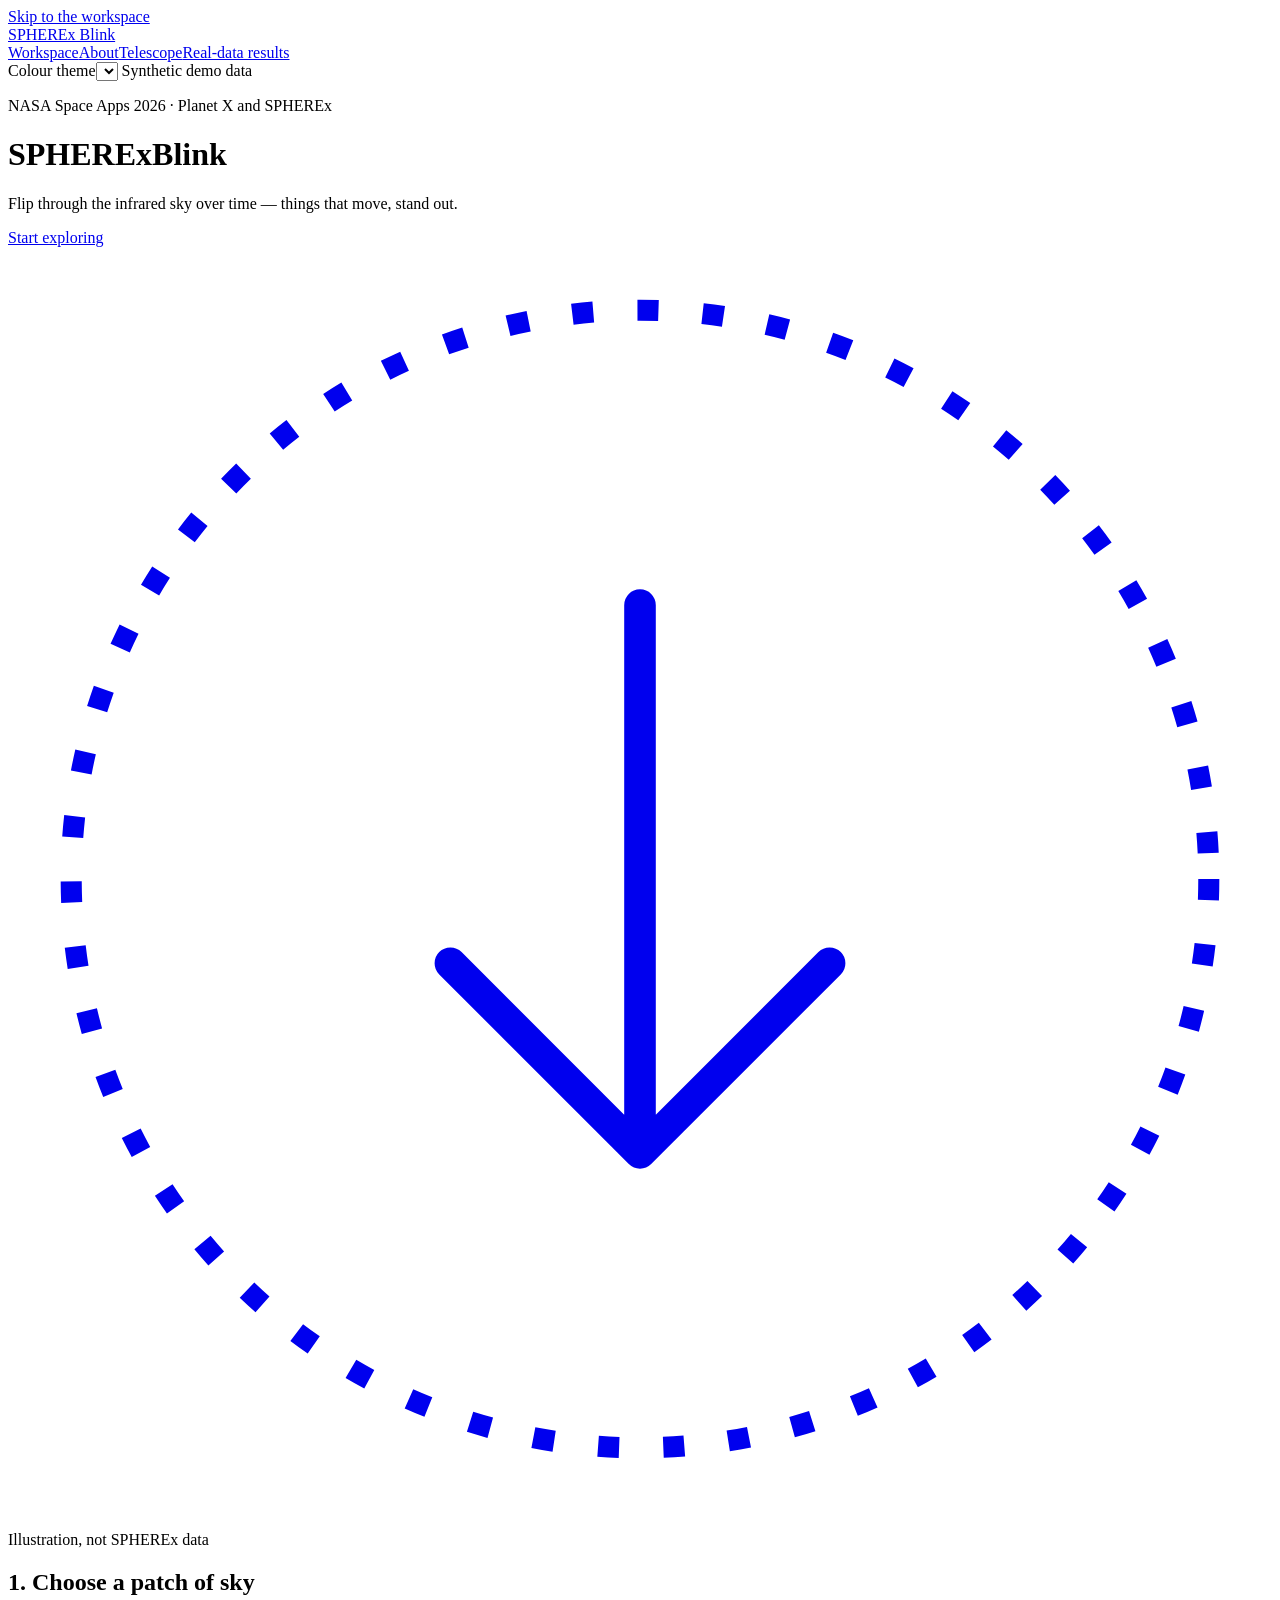
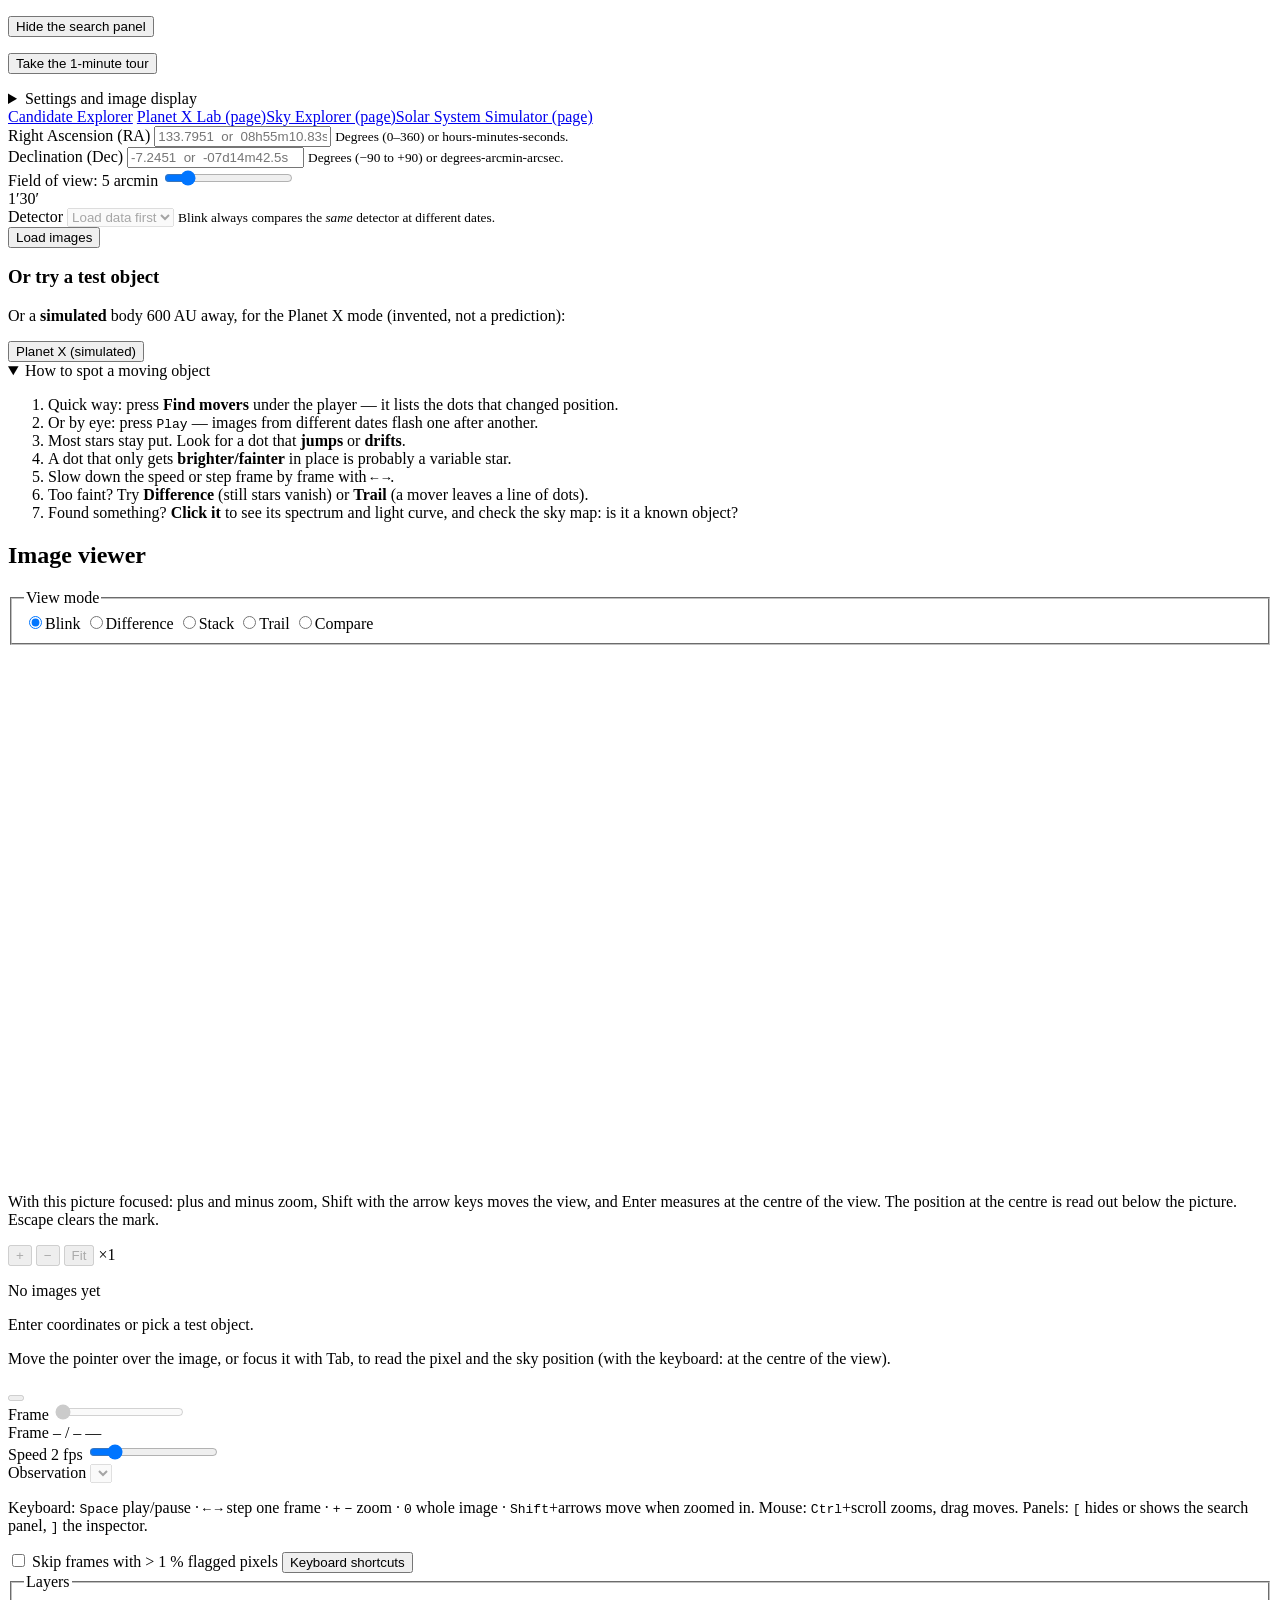
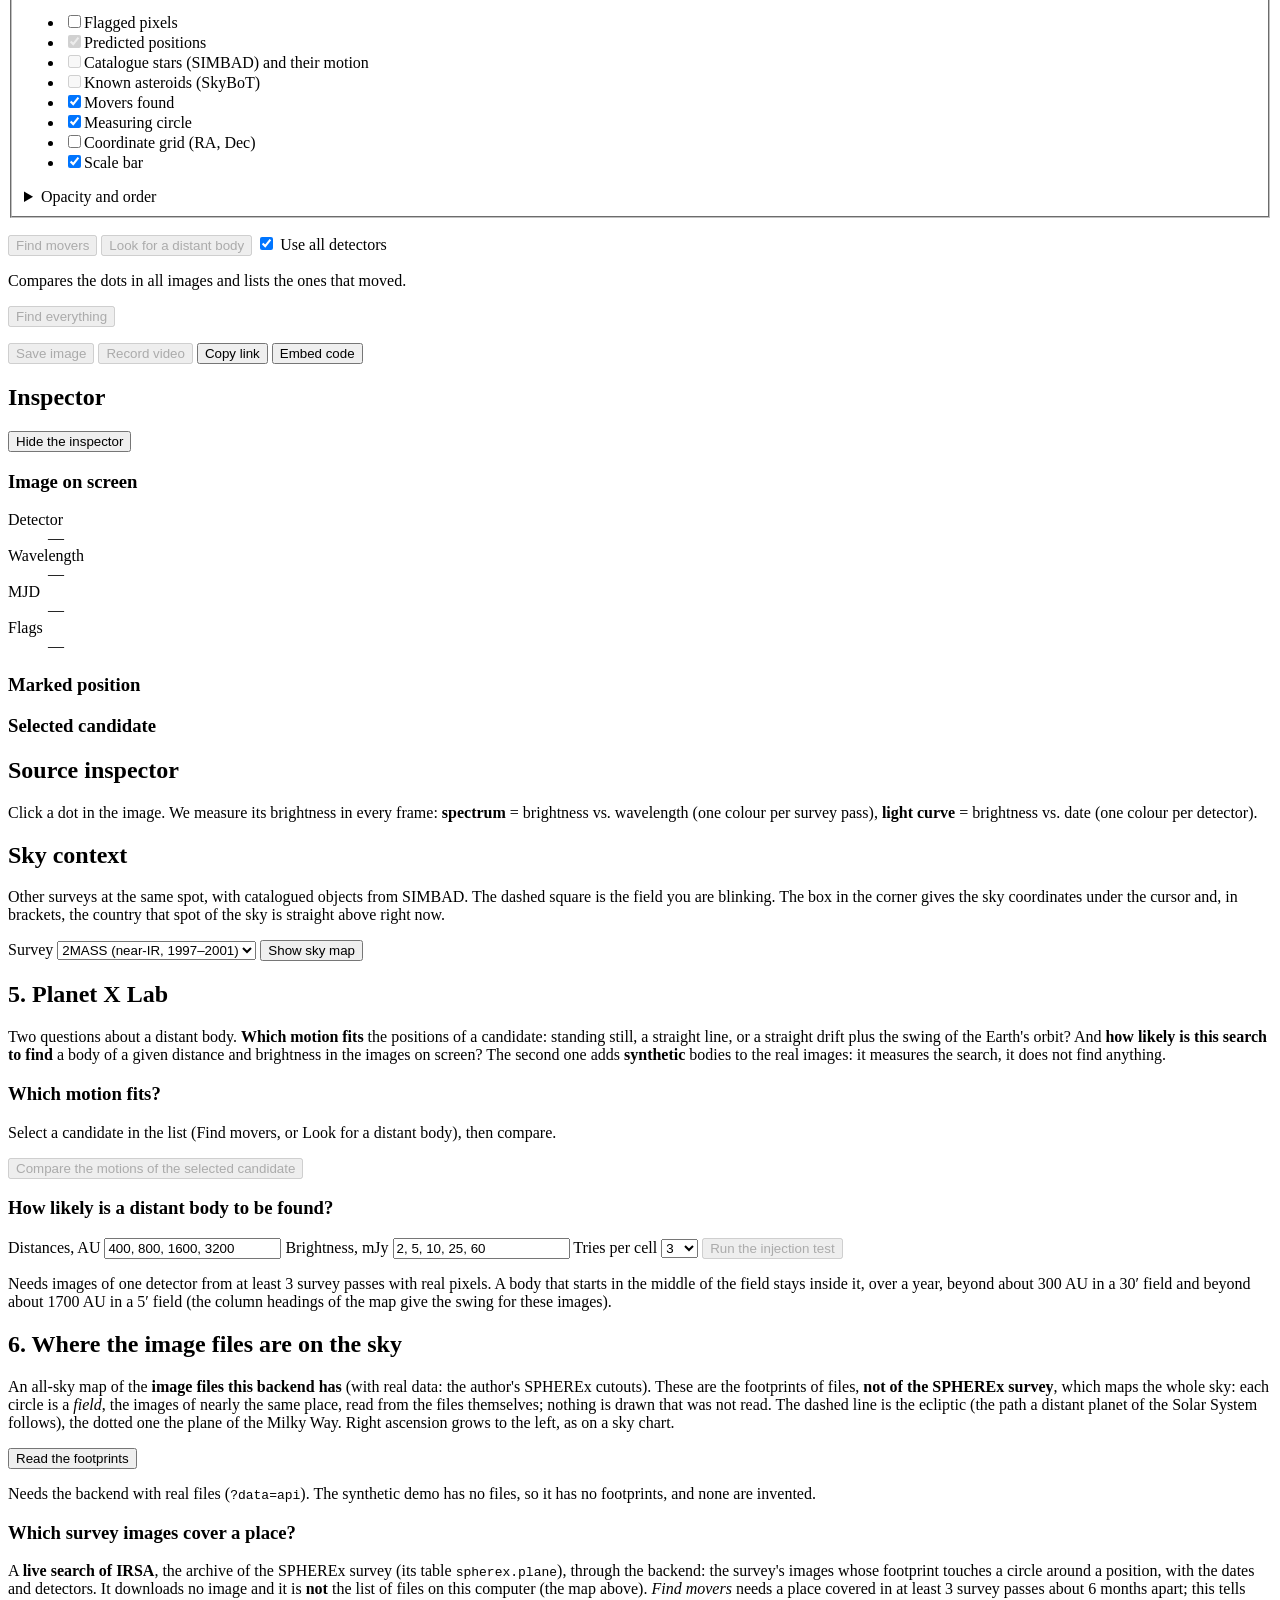
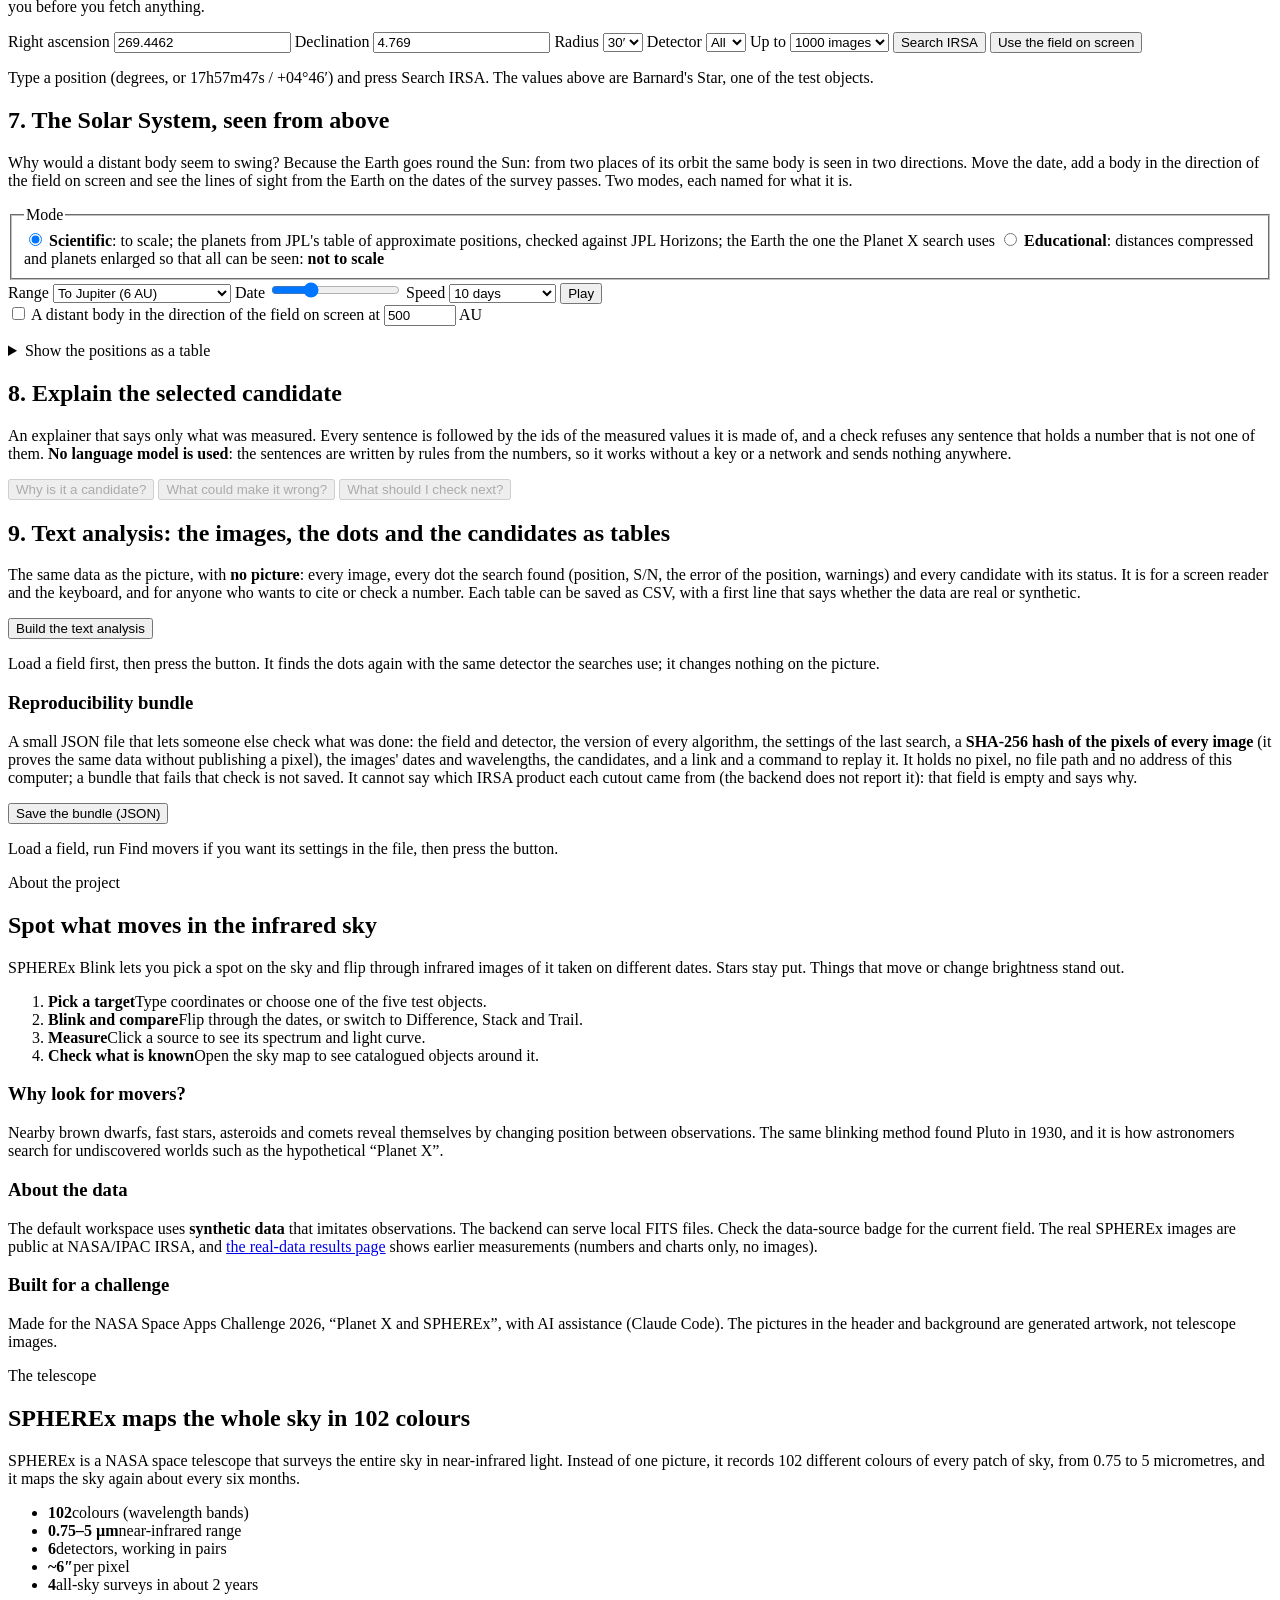
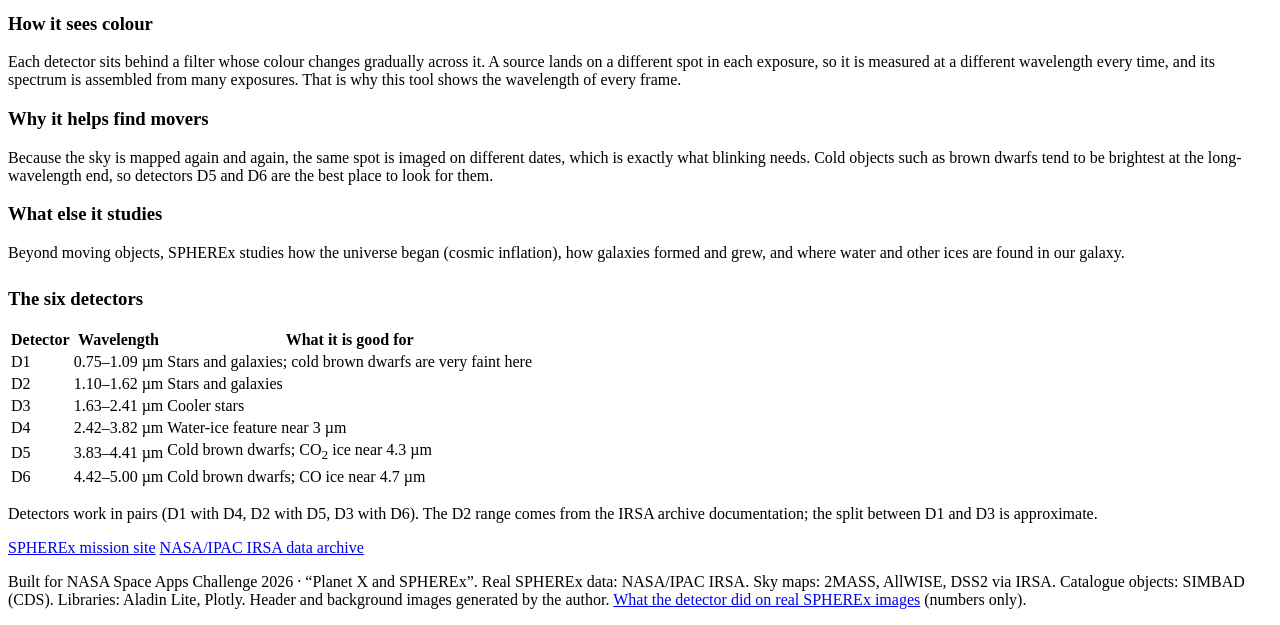
==== frontend/index.html @ e3d482a4 "When a web service fails: named failure, retry, time limit, last good answer kept; Cancel for the su" ====
<!DOCTYPE html>
<html lang="en" data-theme="nebula">
<head>
  <meta charset="UTF-8">
  <meta name="viewport" content="width=device-width, initial-scale=1.0">
  <meta name="theme-color" content="#0C0919">
  <!-- Colour theme, applied before the first paint (js/features/theme.js does the same and handles the switch; keep the key and the names in step) -->
  <script>try{var t=new URLSearchParams(location.search).get("theme")||localStorage.getItem("spherex-blink-theme");if(/^(nebula|deep-space|observatory|light|classic)$/.test(t))document.documentElement.dataset.theme=t}catch(e){}</script>
  <title>SPHEREx Blink – Spot Moving Objects in the Infrared Sky</title>
  <meta name="description" content="Enter sky coordinates and blink through NASA SPHEREx near-infrared images taken at different times to spot moving objects like brown dwarfs, nearby stars and asteroids.">

  <!-- Google Fonts: Space Grotesk for headings, Inter for body text -->
  <link rel="preconnect" href="https://fonts.googleapis.com">
  <link rel="preconnect" href="https://fonts.gstatic.com" crossorigin>
  <link href="https://fonts.googleapis.com/css2?family=Inter:wght@400;500;600;700&family=JetBrains+Mono:wght@400;500&family=Oswald:wght@500;700&family=Space+Grotesk:wght@500;700&display=swap" rel="stylesheet">

  <script>if (/[?&]embed=1(&|$)/.test(location.search)) document.documentElement.classList.add("embed");</script>   <!-- ?embed=1: workspace only, for an <iframe> -->
  <link rel="stylesheet" href="css/styles.css?v=20">
</head>
<body>
  <a class="skip-link" href="#workspace">Skip to the workspace</a>
  <!-- Decorative animated starfield behind everything (pure CSS, aria-hidden) -->
  <div class="sky-bg" aria-hidden="true"></div>

  <!-- Hero header: big banner. The picture is a decorative illustration generated by
       scratch/make_nebula.py (own work, no third-party pixels), not SPHEREx data. -->
  <header class="hero" id="top">
    <div class="hero-top">
      <a class="hero-logo" href="#top"><span class="brand-logo" aria-hidden="true"></span><span>SPHEREx Blink</span></a>
      <nav class="hero-nav" aria-label="Page sections"><a href="#workspace">Workspace</a><a href="#about">About</a><a href="#telescope">Telescope</a><a href="results.html">Real-data results</a></nav>
      <label class="theme-switch"><span class="sr-only">Colour theme</span><select id="theme-select" aria-label="Colour theme"></select></label>
      <span class="badge" id="data-source-badge" title="Which data source is active">Synthetic demo data</span>
    </div>
    <div class="hero-title">
      <p class="hero-eyebrow">NASA Space Apps 2026 &middot; Planet X and SPHEREx</p>
      <h1><span>SPHEREx</span><span>Blink</span></h1>
      <p class="hero-tag">Flip through the infrared sky over time &mdash; things that move, stand out.</p>
      <a class="hero-cta" href="#workspace">Start exploring</a>
    </div>
    <a class="hero-scroll" href="#workspace" aria-label="Scroll down to the workspace">
      <svg viewBox="0 0 120 120" aria-hidden="true" focusable="false">
        <circle class="ring" cx="60" cy="60" r="54" fill="none" stroke="currentColor" stroke-width="2" stroke-dasharray="2 4.2"/>
        <path d="M60 34v50M42 68l18 18 18-18" fill="none" stroke="currentColor" stroke-width="3" stroke-linecap="round" stroke-linejoin="round"/>
      </svg>
    </a>
    <p class="hero-credit">Illustration, not SPHEREx data</p>
  </header>

  <!-- Only visible with ?embed=1 (the banner, which holds the data badge, is hidden then): say what the data is -->
  <p class="embed-note" id="embed-note"></p>

  <main class="layout" id="workspace" data-left="open" data-right="open">
    <!-- ============ LEFT: search controls (can be hidden: button, or the key [) ============ -->
    <section class="panel controls" id="controls-panel" aria-labelledby="controls-title">
      <div class="panel-head">
        <h2 id="controls-title">1. Choose a patch of sky</h2>
        <button type="button" class="panel-toggle" id="panel-left-btn" aria-expanded="true" aria-controls="controls-body" aria-keyshortcuts="[" title="Hide the search panel ([)"><span class="panel-toggle-icon" aria-hidden="true"></span><span class="sr-only">Hide the search panel</span></button>
      </div>
      <div class="panel-body" id="controls-body">
      <p class="tour-launch"><button type="button" class="btn btn-small" id="tour-btn">Take the 1-minute tour</button></p>
      <details class="workspace-settings">
        <summary>Settings and image display</summary>
        <label>Data source <select id="data-source"><option value="mock">Synthetic demo</option><option value="api">Local FITS backend</option></select></label>
        <p id="data-source-help" class="help" hidden>The local backend is available when you serve this workspace on your computer. This public site runs the synthetic demo.</p>
        <div class="view-settings">
          <label>Brightness <input type="range" id="image-brightness" min="50" max="200" value="100"></label>
          <label>Contrast <input type="range" id="image-contrast" min="50" max="200" value="100"></label>
          <label><input type="checkbox" id="centre-crosshair" checked> Centre crosshair</label>
          <button type="button" class="btn btn-small" id="reset-view">Reset display</button>
          <p class="muted small">Display adjustments affect the screen only: the saved picture and every measurement use the pixels as they are.</p>
        </div>
      </details>
      <nav class="research-nav" aria-label="Standalone research pages">
        <a href="results.html#candidate-explorer">Candidate Explorer</a>
        <a href="planet-x.html">Planet X Lab (page)</a><a href="sky.html">Sky Explorer (page)</a><a href="simulator.html">Solar System Simulator (page)</a>
      </nav>

      <form id="search-form" novalidate>
        <div class="field">
          <label for="ra-input">Right Ascension (RA)</label>
          <input id="ra-input" name="ra" type="text" inputmode="decimal" autocomplete="off"
                 placeholder="133.7951  or  08h55m10.83s" aria-describedby="ra-help ra-error">
          <small id="ra-help" class="help">Degrees (0–360) or hours-minutes-seconds.</small>
          <small id="ra-error" class="error-text" role="alert"></small>
        </div>

        <div class="field">
          <label for="dec-input">Declination (Dec)</label>
          <input id="dec-input" name="dec" type="text" inputmode="decimal" autocomplete="off"
                 placeholder="-7.2451  or  -07d14m42.5s" aria-describedby="dec-help dec-error">
          <small id="dec-help" class="help">Degrees (−90 to +90) or degrees-arcmin-arcsec.</small>
          <small id="dec-error" class="error-text" role="alert"></small>
        </div>

        <div class="field">
          <label for="fov-input">Field of view: <output id="fov-value" for="fov-input">5</output> arcmin</label>
          <input id="fov-input" name="fov" type="range" min="1" max="30" step="1" value="5">
          <div class="range-scale" aria-hidden="true"><span>1′</span><span>30′</span></div>
        </div>

        <div class="field">
          <label for="det-select">Detector</label>
          <!-- Options are filled from the data (step 4). Disabled until we have data. -->
          <select id="det-select" name="det" disabled>
            <option value="">Load data first</option>
          </select>
          <small class="help">Blink always compares the <em>same</em> detector at different dates.</small>
        </div>

        <button type="submit" id="load-btn" class="btn btn-primary">
          <span class="btn-label">Load images</span>
        </button>
      </form>

      <div class="quick-picks">
        <h3>Or try a test object</h3>
        <!-- Buttons get their coordinates from js/targets.js (step 2) -->
        <div id="quick-pick-list" class="chip-list" role="group" aria-label="Test objects"></div>
        <!-- Only with synthetic data: the simulated body exists in js/data/mockSource.js, not in the sky -->
        <div id="planetx-block" class="planetx-block">
          <p class="muted small">Or a <strong>simulated</strong> body 600 AU away, for the Planet X mode (invented, not a prediction):</p>
          <div class="chip-list"><button type="button" class="chip chip-sim" id="planetx-demo-btn" title="Loads a 30 arcmin field with a simulated distant body, then press Look for a distant body">Planet X (simulated)</button></div>
        </div>
      </div>

      <details class="hint" open>
        <summary>How to spot a moving object</summary>
        <ol>
          <li>Quick way: press <strong>Find movers</strong> under the player &mdash; it lists the dots that changed position.</li>
          <li>Or by eye: press <kbd>Play</kbd> &mdash; images from different dates flash one after another.</li>
          <li>Most stars stay put. Look for a dot that <strong>jumps</strong> or <strong>drifts</strong>.</li>
          <li>A dot that only gets <strong>brighter/fainter</strong> in place is probably a variable star.</li>
          <li>Slow down the speed or step frame by frame with <kbd>←</kbd> <kbd>→</kbd>.</li>
          <li>Too faint? Try <strong>Difference</strong> (still stars vanish) or <strong>Trail</strong> (a mover leaves a line of dots).</li>
          <li>Found something? <strong>Click it</strong> to see its spectrum and light curve, and check the sky map: is it a known object?</li>
        </ol>
      </details>
      </div>
    </section>

    <!-- ============ RIGHT: blink player ============ -->
    <section class="panel player" aria-labelledby="player-title">
      <h2 id="player-title">Image viewer</h2>

      <!-- View modes. Native radio buttons = free keyboard support (arrow keys). -->
      <fieldset class="mode-switch" id="mode-switch">
        <legend class="sr-only">View mode</legend>
        <label><input type="radio" name="mode" value="blink" checked><span>Blink</span></label>
        <label><input type="radio" name="mode" value="diff"><span>Difference</span></label>
        <label><input type="radio" name="mode" value="mean"><span>Stack</span></label>
        <label><input type="radio" name="mode" value="max"><span>Trail</span></label>
        <label><input type="radio" name="mode" value="compare"><span>Compare</span></label>
      </fieldset>
      <p class="mode-help" id="mode-help" aria-live="polite"></p>
      <!-- Compare mode: pick image A, image B and the operation yourself (js/features/compare.js) -->
      <div class="compare-controls" id="compare-controls" hidden>
        <label>Image A <select id="cmp-a"></select></label>
        <label>Operation
          <select id="cmp-op">
            <option value="sub">A − B · what changed</option>
            <option value="add">A + B · deeper picture</option>
          </select>
        </label>
        <label>Image B <select id="cmp-b"></select></label>
      </div>

      <!-- The stage holds the image. aria-live announces status changes to screen readers. -->
      <div class="stage" id="stage">
        <canvas id="blink-canvas" width="512" height="512" aria-label="Blink image" role="img" tabindex="0" aria-roledescription="image you can measure" aria-describedby="canvas-keys"
                title="Click a source to measure its brightness. Drag to move when zoomed in. From the keyboard: Shift and the arrows move the view, plus and minus zoom, Enter measures at the centre of the view."></canvas>
        <p id="canvas-keys" class="sr-only">With this picture focused: plus and minus zoom, Shift with the arrow keys moves the view, and Enter measures at the centre of the view. The position at the centre is read out below the picture. Escape clears the mark.</p>
        <div class="crosshair" id="crosshair" aria-hidden="true"></div>
        <!-- Zoom: Ctrl + scroll or pinch also work (js/features/viewerControls.js) -->
        <div class="stage-tools" id="stage-tools" role="group" aria-label="Zoom the image">
          <button type="button" class="stage-btn" id="zoom-in-btn" aria-label="Zoom in" title="Zoom in (+)" disabled>+</button>
          <button type="button" class="stage-btn" id="zoom-out-btn" aria-label="Zoom out" title="Zoom out (−)" disabled>−</button>
          <button type="button" class="stage-btn stage-btn-wide" id="zoom-fit-btn" aria-label="Show the whole image" title="Show the whole image (0)" disabled>Fit</button>
          <output class="zoom-level" id="zoom-level" for="blink-canvas" aria-label="Zoom level">×1</output>
        </div>
        <div class="stage-overlay" id="stage-overlay" aria-live="polite">
          <p class="overlay-title">No images yet</p>
          <p class="overlay-sub">Enter coordinates or pick a test object.</p>
          <!-- Progress bar while images preload; hidden unless JS sets a value -->
          <progress id="overlay-progress" class="overlay-progress" max="1" value="0" hidden></progress>
          <button type="button" id="retry-btn" class="btn btn-retry" hidden>Try again</button>
        </div>
      </div>

      <!-- Under the cursor: pixel, sky position, offset from the centre of the field, value (js/features/readout.js). Not a live region: it changes with every mouse move. -->
      <p class="readout" id="readout">
        <span class="readout-idle" id="readout-idle">Move the pointer over the image, or focus it with Tab, to read the pixel and the sky position (with the keyboard: at the centre of the view).</span>
        <span class="ro" id="ro-pixel"></span><span class="ro" id="ro-sky"></span><span class="ro" id="ro-offset"></span><span class="ro ro-value" id="ro-value"></span>
      </p>

      <!-- The position at the centre of the view, said to a screen reader when the picture is focused and the view moves (the readout above changes with every mouse move, so it is not live) -->
      <p id="readout-announce" class="sr-only" role="status" aria-live="polite"></p>

      <!-- Short, non-blocking notes (e.g. "D1 has no images here, showing D2") -->
      <p id="status-msg" class="status" role="status" aria-live="polite"></p>
      <!-- Said to a screen reader when the user changes the image (arrow keys, slider, timeline); silent while the blink plays, or it would speak twice a second -->
      <p id="frame-announce" class="sr-only" role="status" aria-live="polite"></p>

      <div class="player-controls" role="group" aria-label="Blink player controls">
        <button type="button" id="play-btn" class="btn btn-icon" aria-label="Play" disabled>
          <span class="icon-play" aria-hidden="true"></span>
        </button>

        <div class="frame-slider">
          <label for="frame-slider" class="sr-only">Frame</label>
          <input id="frame-slider" type="range" min="0" max="0" value="0" disabled>
          <div class="frame-info">
            <span id="frame-counter">Frame – / –</span>
            <span id="frame-date">—</span>
          </div>
        </div>

        <div class="speed">
          <label for="speed-input">Speed <output id="speed-value" for="speed-input">2</output> fps</label>
          <input id="speed-input" type="range" min="0.5" max="10" step="0.5" value="2">
        </div>
      </div>

      <!-- Timeline: one button per image, time order across and wavelength up; survey-pass switches and a wavelength window (js/features/timelineView.js) -->
      <label class="observation-select">Observation <select id="observation-select" disabled></select></label>
      <section class="timeline" id="timeline" aria-labelledby="timeline-title" hidden>
        <div class="tl-head">
          <h3 id="timeline-title">Timeline</h3>
          <p class="tl-summary" id="tl-summary"></p>
        </div>
        <div class="tl-plot">
          <div class="tl-field">
            <span class="tl-axis tl-axis-hi" id="tl-axis-hi" aria-hidden="true"></span>
            <span class="tl-axis tl-axis-lo" id="tl-axis-lo" aria-hidden="true"></span>
            <div class="tl-band" id="tl-band" aria-hidden="true" hidden></div>
            <div class="tl-points" id="tl-points" role="group" aria-label="Images in time order, left to right and not to scale; higher means a longer wavelength. Press one to show it. A diamond has more than 1 % of its pixels flagged; a hollow point is left out by the filter."></div>
          </div>
          <div class="tl-passes" id="tl-passes" role="group" aria-label="Survey passes: press one to leave its images out"></div>
        </div>
        <div class="tl-filter">
          <label class="tl-range" for="tl-wl-min">Wavelength from <output id="tl-min-out" for="tl-wl-min"></output><input type="range" id="tl-wl-min" min="0" max="1" step="0.01" value="0"></label>
          <label class="tl-range" for="tl-wl-max">to <output id="tl-max-out" for="tl-wl-max"></output><input type="range" id="tl-wl-max" min="0" max="1" step="0.01" value="1"></label>
          <button type="button" class="btn btn-small" id="tl-reset" disabled>Show all</button>
        </div>
        <p class="tl-note" id="tl-note" aria-live="polite"></p>
      </section>

      <p class="shortcuts" id="shortcuts-hint">
        Keyboard: <kbd>Space</kbd> play/pause &middot; <kbd>←</kbd> <kbd>→</kbd> step one frame &middot; <kbd>+</kbd> <kbd>−</kbd> zoom &middot; <kbd>0</kbd> whole image &middot; <kbd>Shift</kbd>+arrows move when zoomed in.
        Mouse: <kbd>Ctrl</kbd>+scroll zooms, drag moves. Panels: <kbd>[</kbd> hides or shows the search panel, <kbd>]</kbd> the inspector.
      </p>

      <div class="player-options">
        <label class="check"><input type="checkbox" id="skip-flagged"> Skip frames with &gt; 1&nbsp;% flagged pixels</label>
        <button type="button" class="btn btn-small" id="shortcuts-btn" aria-haspopup="dialog" title="Every keyboard shortcut of the workspace (?)"><span class="btn-ico" data-icon="keyboard" aria-hidden="true"></span>Keyboard shortcuts</button>
      </div>

      <!-- Layers: what is drawn on top of the picture. Each one switches on its own; the key matches the colour on the canvas (js/features/layers.js) -->
      <fieldset class="layers" id="layers">
        <legend>Layers</legend>
        <ul class="layer-list">
          <li class="layer" data-layer="flags"><label class="check" title="Red = flagged as bad data in the SPHEREx file"><input type="checkbox" id="show-flags"><span class="layer-key" aria-hidden="true"></span><span class="layer-name">Flagged pixels</span></label><span class="layer-count" data-count="flags"></span></li>
          <li class="layer" data-layer="tracks"><label class="check" title="Where the test object should be on each date"><input type="checkbox" id="show-track" checked disabled><span class="layer-key" aria-hidden="true"></span><span class="layer-name">Predicted positions</span></label><span class="layer-count" data-count="tracks"></span></li>
          <li class="layer" data-layer="catalogue"><label class="check"><input type="checkbox" id="show-catalogue" disabled><span class="layer-key" aria-hidden="true"></span><span class="layer-name">Catalogue stars (SIMBAD) and their motion</span></label><span class="layer-count" data-count="catalogue"></span></li>
          <li class="layer" data-layer="asteroids"><label class="check"><input type="checkbox" id="show-asteroids" disabled><span class="layer-key" aria-hidden="true"></span><span class="layer-name">Known asteroids (SkyBoT)</span></label><span class="layer-count" data-count="asteroids"></span></li>
          <li class="layer" data-layer="candidates"><label class="check" title="The dots that Find movers reports"><input type="checkbox" id="show-candidates" checked><span class="layer-key" aria-hidden="true"></span><span class="layer-name">Movers found</span></label><span class="layer-count" data-count="candidates"></span></li>
          <li class="layer" data-layer="marker"><label class="check" title="The circle left by a click on the image"><input type="checkbox" id="show-marker" checked><span class="layer-key" aria-hidden="true"></span><span class="layer-name">Measuring circle</span></label><span class="layer-count" data-count="marker"></span></li>
          <li class="layer" data-layer="grid"><label class="check" title="Lines of constant right ascension and declination, on round values; they get finer as you zoom in"><input type="checkbox" id="show-grid"><span class="layer-key" aria-hidden="true"></span><span class="layer-name">Coordinate grid (RA, Dec)</span></label><span class="layer-count" data-count="grid"></span></li>
          <li class="layer" data-layer="scalebar"><label class="check"><input type="checkbox" id="show-scalebar" checked><span class="layer-key" aria-hidden="true"></span><span class="layer-name">Scale bar</span></label><span class="layer-count" data-count="scalebar"></span></li>
        </ul>
        <details class="layer-settings" id="layer-settings">
          <summary>Opacity and order</summary>
          <p class="muted small">The first row is drawn on top of the others. Move a layer with the arrows; a lower opacity lets the picture show through it.</p>
          <ol class="layer-order" id="layer-order"></ol>
        </details>
      </fieldset>
      <!-- Filled when a test object is in the field: how far it should move, in pixels -->
      <p class="track-info" id="track-info" aria-live="polite"></p>
      <!-- Filled when "Catalogue stars" is ticked: what SIMBAD lists in this field -->
      <p class="track-info" id="catalogue-info" aria-live="polite"></p>
      <!-- Filled when "Known asteroids" is ticked: which known Solar System bodies cross this field, per image date -->
      <p class="track-info" id="asteroid-info" aria-live="polite"></p>
      <!-- Shown with "Show flagged pixels": what the red means -->
      <p class="flags-legend" id="flags-legend" hidden><span class="swatch" aria-hidden="true"></span> Red = flagged as bad data: hot, cold or dead pixels, overflow, ghosts, transients. Flags that only say &ldquo;a known source is here&rdquo; are ignored. The &ldquo;Flags&rdquo; figure below is the share of red pixels.</p>

      <!-- Find movers: lists dots that change position between dates (js/features/movers.js) -->
      <div class="movers" id="movers">
        <div class="movers-head">
          <button type="button" class="btn btn-primary btn-small" id="find-movers-btn" disabled>Find movers</button>
          <button type="button" class="btn btn-small" id="cancel-search-btn" hidden>Cancel search</button>
          <button type="button" class="btn btn-small" id="find-distant-btn" disabled title="Planet X mode: looks for a body in the outer Solar System. It swings back and forth as the Earth goes round the Sun (parallax), so its path is not a straight line, and the size of the swing gives its distance. Needs a wide field (about 30 arcmin).">Look for a distant body</button>
          <label class="check movers-all"><input type="checkbox" id="movers-all-det" checked> Use all detectors</label>
          <p class="movers-status" id="movers-status" role="status" aria-live="polite">Compares the dots in all images and lists the ones that moved.</p>
        </div>
        <ol class="mover-list" id="mover-list" aria-label="Candidate movers" hidden></ol>
        <details class="provenance" id="movers-provenance" hidden>
          <summary>How this search was run</summary>
          <p id="movers-provenance-text"></p>
        </details>
        <div class="mover-export" id="mover-export" hidden>
          <button type="button" class="btn btn-small" id="export-csv-btn" title="One line per candidate: position, motion, significance, distance, known object, asteroid check, what the data is, and a link back to this view">Save list (CSV)</button>
          <button type="button" class="btn btn-small" id="export-json-btn" title="The same, as JSON, with the field, the date and a reminder that candidates are not discoveries">Save list (JSON)</button>
        </div>
        <div class="mover-detail" id="mover-detail" hidden>
          <p id="mover-detail-text"></p>
          <p id="mover-colour" class="mover-colour" role="status" aria-live="polite" hidden></p>
          <button type="button" class="btn btn-small" id="mover-centre-btn" title="Zoom the picture in on this candidate and put it in the middle (where it is on the image shown; in Stack and Trail, the middle of its path)">Centre the picture on it</button>
          <button type="button" class="btn btn-small" id="mover-follow-btn" aria-pressed="false" title="Keep the candidate in the middle of the picture while the images change (Blink and Difference). Moving the picture by hand, or Fit, stops it">Follow it</button>
          <button type="button" class="btn btn-small" id="mover-map-btn">Check in sky map</button>
          <button type="button" class="btn btn-small" id="mover-spectrum-btn" title="Measure the candidate in every image, where it is on that image's date, and plot flux against wavelength">Spectrum along its path</button>
        </div>
      </div>

      <!-- Find everything: every source in the images, vetted, checked against catalogues and ranked (js/features/discovery.js, discoverPanel.js) -->
      <div class="discover" id="discover">
        <div class="discover-head">
          <button type="button" class="btn btn-primary btn-small" id="discover-btn" disabled>Find everything</button>
          <p class="discover-status" id="discover-status" role="status" aria-live="polite"></p>
        </div>
        <ul class="discover-notes" id="discover-notes" aria-label="Problems and limits of this search" hidden></ul>
        <ul class="discover-chips" id="discover-chips" aria-label="Summary" hidden></ul>
        <details class="provenance" id="discover-provenance" hidden>
          <summary>How this search was run</summary>
          <p id="discover-provenance-text"></p>
        </details>
        <div class="discover-views" id="discover-views" role="group" aria-label="How to list the sources" hidden>
          <button type="button" class="btn btn-small" id="discover-view-cards" aria-pressed="true">Cards</button>
          <button type="button" class="btn btn-small" id="discover-view-table" aria-pressed="false" title="A table you can sort by any column, filter, search and page, with a plot of support against signal-to-noise">Table and plot</button>
        </div>
        <div class="discover-controls" id="discover-controls" hidden>
          <label>Show <select id="discover-filter"></select></label>
          <label>Sort by <select id="discover-sort"></select></label>
        </div>
        <ol class="discover-list" id="discover-list" aria-label="Sources found" hidden></ol>
        <div id="discover-explorer" hidden></div>
        <div class="discover-export" id="discover-export" hidden>
          <button type="button" class="btn btn-small" id="discover-csv-btn" title="One line per source: position, motion, class, support score, best catalogue match, flags, colour, flux">Save table (CSV)</button>
          <button type="button" class="btn btn-small" id="discover-json-btn" title="The same, as full dossiers in JSON, with the field, the date and a reminder that candidates are not discoveries">Save dossiers (JSON)</button>
        </div>
        <article class="discover-detail" id="discover-detail" hidden></article>
      </div>

      <div class="tools" role="group" aria-label="Save and share">
        <button type="button" class="btn btn-small" id="save-png-btn" disabled><span class="btn-ico" data-icon="save" aria-hidden="true"></span>Save image</button>
        <button type="button" class="btn btn-small" id="record-btn" disabled>Record video</button>
        <button type="button" class="btn btn-small" id="copy-link-btn">Copy link</button>
        <button type="button" class="btn btn-small" id="copy-embed-btn" title="HTML to put this view on another web page">Embed code</button>
      </div>

      <!-- "All" detectors: one averaged image per detector. Click one to blink it. -->
      <details class="detector-pair" id="detector-pair" hidden>
        <summary>Compare two observations side by side</summary>
        <p class="muted small">Each cutout is labelled with its own observation time and wavelength range. Use the source inspector for flux measurements.</p>
        <div class="pair-grid">
          <figure><label>Observation A <select></select></label><img alt=""><figcaption></figcaption></figure>
          <figure><label>Observation B <select></select></label><img alt=""><figcaption></figcaption></figure>
        </div>
      </details>
      <div class="overview" id="overview" hidden>
        <h3>All detectors <span class="muted">(average of each &middot; click to blink)</span></h3>
        <div class="overview-grid" id="overview-grid"></div>
      </div>
    </section>

    <!-- ============ RIGHT: inspector (can be hidden: button, or the key ]) ============ -->
    <!-- On a wide screen the description of the selected candidate (#mover-detail, #discover-detail) is moved in here by features/workspaceView.js; on a narrower one it stays under its list. -->
    <aside class="panel inspector" id="inspector" aria-labelledby="inspector-title">
      <div class="panel-head">
        <h2 id="inspector-title">Inspector</h2>
        <button type="button" class="panel-toggle panel-toggle-right" id="panel-right-btn" aria-expanded="true" aria-controls="inspector-body" aria-keyshortcuts="]" title="Hide the inspector (])"><span class="panel-toggle-icon" aria-hidden="true"></span><span class="sr-only">Hide the inspector</span></button>
      </div>
      <div class="panel-body" id="inspector-body">
        <section class="insp-sec" aria-labelledby="insp-image-title">
          <h3 id="insp-image-title">Image on screen</h3>
          <!-- Metadata of the current frame -->
          <dl class="meta" id="frame-meta">
            <div><dt>Detector</dt><dd id="meta-det">—</dd></div>
            <div><dt>Wavelength</dt><dd id="meta-wl">—</dd></div>
            <div><dt>MJD</dt><dd id="meta-mjd">—</dd></div>
            <div><dt>Flags</dt><dd id="meta-flags">—</dd></div>
          </dl>
        </section>
        <section class="insp-sec" aria-labelledby="insp-mark-title">
          <h3 id="insp-mark-title">Marked position</h3>
          <p class="insp-mark" id="insp-mark" aria-live="polite"></p>
        </section>
        <section class="insp-sec" aria-labelledby="insp-sel-title">
          <h3 id="insp-sel-title">Selected candidate</h3>
          <p class="muted small" id="inspector-empty"></p>
          <div class="insp-slot" id="inspector-slot"></div>
        </section>
      </div>
    </aside>

    <!-- ============ 3. Measure (spectrum + light curve) ============ -->
    <section class="panel measure" aria-labelledby="measure-title">
      <h2 id="measure-title">Source inspector</h2>
      <p class="muted" id="measure-hint">
        Click a dot in the image. We measure its brightness in every frame:
        <strong>spectrum</strong> = brightness vs. wavelength (one colour per survey pass),
        <strong>light curve</strong> = brightness vs. date (one colour per detector).
      </p>
      <p class="measure-pos" id="measure-pos" aria-live="polite"></p>
      <div class="measure-tools" id="measure-tools" hidden>
        <fieldset class="chart-style" id="measure-style">
          <legend>Uncertainty of the spectrum</legend>
          <label class="check"><input type="radio" name="measure-style" value="bars" checked> Error bars</label>
          <label class="check"><input type="radio" name="measure-style" value="band"> Band (breaks where no image covers a wavelength)</label>
        </fieldset>
        <p class="muted small" id="measure-missing" aria-live="polite"></p>
      </div>
      <div class="charts" id="charts" hidden>
        <figure class="chart">
          <figcaption id="spectrum-caption">Spectrum at the marked position</figcaption>
          <div id="spectrum-chart" class="chart-box"></div>
        </figure>
        <figure class="chart">
          <figcaption id="lightcurve-caption">Light curve at the marked position</figcaption>
          <div id="lightcurve-chart" class="chart-box"></div>
        </figure>
      </div>
      <p class="muted small" id="measure-note" hidden>
        Flux = background-subtracted sum in a 2-pixel aperture, in image units (not calibrated).
        A <em>moving</em> object is only inside the circle on the dates when it was there –
        that is expected, not an error.
      </p>
      <details class="table-view" id="measure-table-wrap" hidden>
        <summary>Measurements by observation</summary>
        <label>Detector <select id="measurement-detector"></select></label>
        <button class="btn btn-small" id="download-measurements" type="button">Export visible measurements</button>
        <div class="table-scroll"><table id="measure-table"></table></div>
      </details>
    </section>

    <!-- ============ 4. Sky context (Aladin Lite) ============ -->
    <section class="panel context" aria-labelledby="context-title">
      <h2 id="context-title">Sky context</h2>
      <p class="muted">Other surveys at the same spot, with catalogued objects from SIMBAD.
        The dashed square is the field you are blinking. The box in the corner gives the sky coordinates under the cursor
        and, in brackets, the country that spot of the sky is straight above right now.</p>
      <div class="skyframe" id="sky-frame">
        <div class="context-controls">
          <label for="survey-select">Survey</label>
          <select id="survey-select">
            <option value="2mass">2MASS (near-IR, 1997–2001)</option>
            <option value="allwise">AllWISE (mid-IR, 2010)</option>
            <option value="dss2">DSS2 (optical, 1950s–90s)</option>
          </select>
          <button type="button" class="btn btn-small" id="aladin-btn">Show sky map</button>
          <button type="button" class="btn btn-small" id="sky-full-btn" hidden>Full screen</button>
        </div>
        <div id="aladin-box" class="skymap" hidden></div>
        <p class="muted small" id="aladin-status" aria-live="polite"></p>
        <p class="muted small" id="sky-geo-note" hidden></p>
      </div>
    </section>

    <!-- ============ 5. Planet X Lab (features/planetLab.js, planetLabView.js, planetLabWorker.js) ============ -->
    <section class="panel lab" id="planet-lab" aria-labelledby="lab-title">
      <h2 id="lab-title">5. Planet X Lab</h2>
      <p class="muted">Two questions about a distant body. <strong>Which motion fits</strong> the positions of a candidate: standing still, a straight line, or a straight drift plus the swing of the Earth's orbit? And <strong>how likely is this search to find</strong> a body of a given distance and brightness in the images on screen? The second one adds <strong>synthetic</strong> bodies to the real images: it measures the search, it does not find anything.</p>

      <h3 id="lab-models-title">Which motion fits?</h3>
      <p class="muted small" id="lab-models-hint" aria-live="polite">Select a candidate in the list (Find movers, or Look for a distant body), then compare.</p>
      <p><button type="button" class="btn btn-small" id="lab-compare-btn" disabled>Compare the motions of the selected candidate</button></p>
      <div id="lab-models-out" aria-live="polite"></div>

      <h3 id="lab-inject-title">How likely is a distant body to be found?</h3>
      <form id="lab-form" class="lab-form" novalidate aria-labelledby="lab-inject-title">
        <label>Distances, AU <input id="lab-distances" type="text" inputmode="decimal" autocomplete="off" value="400, 800, 1600, 3200"></label>
        <label>Brightness, mJy <input id="lab-fluxes" type="text" inputmode="decimal" autocomplete="off" value="2, 5, 10, 25, 60"></label>
        <label>Tries per cell <select id="lab-trials"><option>2</option><option selected>3</option><option>5</option><option>10</option></select></label>
        <button type="submit" class="btn btn-small btn-primary" id="lab-run-btn" disabled>Run the injection test</button>
        <button type="button" class="btn btn-small" id="lab-cancel-btn" hidden>Cancel</button>
      </form>
      <p class="error-text" id="lab-input-error" role="alert"></p>
      <progress id="lab-progress" class="lab-progress" max="1" value="0" hidden></progress>
      <p class="muted small" id="lab-status" role="status" aria-live="polite">Needs images of one detector from at least 3 survey passes with real pixels. A body that starts in the middle of the field stays inside it, over a year, beyond about 300 AU in a 30′ field and beyond about 1700 AU in a 5′ field (the column headings of the map give the swing for these images).</p>
      <div id="lab-map-wrap" hidden>
        <div class="table-scroll"><table id="lab-map" class="lab-map"></table></div>
        <p class="muted small" id="lab-map-note"></p>
        <p><button type="button" class="btn btn-small" id="lab-csv-btn">Save the map (CSV)</button></p>
        <details class="provenance"><summary>How this map was made</summary><p id="lab-provenance"></p></details>
      </div>
    </section>

    <!-- ============ 6. Where the image files are on the sky (features/skyExplorer.js, skyExplorerView.js, backend /api/footprints) ============ -->
    <section class="panel sky" id="sky-explorer" aria-labelledby="sky-title">
      <h2 id="sky-title">6. Where the image files are on the sky</h2>
      <p class="muted">An all-sky map of the <strong>image files this backend has</strong> (with real data: the author's SPHEREx cutouts). These are the footprints of files, <strong>not of the SPHEREx survey</strong>, which maps the whole sky: each circle is a <em>field</em>, the images of nearly the same place, read from the files themselves; nothing is drawn that was not read. The dashed line is the ecliptic (the path a distant planet of the Solar System follows), the dotted one the plane of the Milky Way. Right ascension grows to the left, as on a sky chart.</p>
      <p><button type="button" class="btn btn-small" id="sky-refresh-btn">Read the footprints</button></p>
      <p class="muted small" id="sky-status" role="status" aria-live="polite">Needs the backend with real files (<code>?data=api</code>). The synthetic demo has no files, so it has no footprints, and none are invented.</p>
      <div id="sky-map-wrap" hidden>
        <div class="chart sky-map" id="sky-map"></div>
        <ol class="sky-list" id="sky-list" aria-label="Fields of image files, the same as the circles on the map"></ol>
      </div>
      <div class="sky-detail" id="sky-detail" hidden></div>

      <h3 id="survey-title">Which survey images cover a place?</h3>
      <p class="muted">A <strong>live search of IRSA</strong>, the archive of the SPHEREx survey (its table <code>spherex.plane</code>), through the backend: the survey's images whose footprint touches a circle around a position, with the dates and detectors. It downloads no image and it is <strong>not</strong> the list of files on this computer (the map above). <em>Find movers</em> needs a place covered in at least 3 survey passes about 6 months apart; this tells you before you fetch anything.</p>
      <form id="survey-form" class="lab-form" novalidate aria-labelledby="survey-title">
        <label>Right ascension <input id="survey-ra" type="text" inputmode="decimal" autocomplete="off" value="269.4462"></label>
        <label>Declination <input id="survey-dec" type="text" inputmode="decimal" autocomplete="off" value="4.769"></label>
        <label>Radius <select id="survey-radius"><option value="0.1">6′</option><option value="0.25">15′</option><option value="0.5" selected>30′</option><option value="1">1°</option><option value="2">2°</option></select></label>
        <label>Detector <select id="survey-det"><option value="all">All</option><option>D1</option><option>D2</option><option>D3</option><option>D4</option><option>D5</option><option>D6</option></select></label>
        <label>Up to <select id="survey-limit"><option value="200">200 images</option><option value="500">500 images</option><option value="1000" selected>1000 images</option></select></label>
        <button type="submit" class="btn btn-small btn-primary" id="survey-btn">Search IRSA</button>
        <button type="button" class="btn btn-small" id="survey-cancel-btn" hidden>Cancel search</button>
        <button type="button" class="btn btn-small" id="survey-field-btn">Use the field on screen</button>
      </form>
      <p class="error-text" id="survey-error" role="alert"></p>
      <p class="muted small" id="survey-status" role="status" aria-live="polite">Type a position (degrees, or 17h57m47s / +04°46′) and press Search IRSA. The values above are Barnard's Star, one of the test objects.</p>
      <div id="survey-result" hidden>
        <p id="survey-summary"></p>
        <div class="chart survey-chart" id="survey-plot"></div>
        <p class="muted small">At true scale, east to the left, north up. The dashed circle is the search; the dot is its centre. <strong>Solid outlines cover the centre</strong>, faint ones only touch the circle.</p>
        <p><button type="button" class="btn btn-small" id="survey-open-btn">Open this position in the viewer (5′ field)</button> <span class="muted small">The viewer shows only images the backend holds as files; the survey's images are not downloaded.</span></p>
        <details class="table-view"><summary>Show the images as a table</summary><div class="table-scroll"><table id="survey-table"></table></div></details>
      </div>
    </section>

    <!-- ============ 7. The Solar System, seen from above (features/solarSystem.js, solarSystemView.js) ============ -->
    <section class="panel ss" id="solar-system" aria-labelledby="ss-title">
      <h2 id="ss-title">7. The Solar System, seen from above</h2>
      <p class="muted">Why would a distant body seem to swing? Because the Earth goes round the Sun: from two places of its orbit the same body is seen in two directions. Move the date, add a body in the direction of the field on screen and see the lines of sight from the Earth on the dates of the survey passes. Two modes, each named for what it is.</p>
      <fieldset class="ss-modes">
        <legend>Mode</legend>
        <label class="check"><input type="radio" name="ss-mode" value="true" checked> <span><strong>Scientific</strong>: to scale; the planets from JPL's table of approximate positions, checked against JPL Horizons; the Earth the one the Planet X search uses</span></label>
        <label class="check"><input type="radio" name="ss-mode" value="educational"> <span><strong>Educational</strong>: distances compressed and planets enlarged so that all can be seen: <strong>not to scale</strong></span></label>
      </fieldset>
      <div class="ss-controls">
        <label>Range <select id="ss-range"><option value="inner">Inner Solar System (2 AU)</option><option value="giants" selected>To Jupiter (6 AU)</option><option value="all">To Neptune (35 AU)</option><option value="far">Far away (1000 AU)</option></select></label>
        <label class="ss-date">Date <input type="range" id="ss-date" min="60800" max="61500" step="1" value="61000" aria-label="Date"> <output id="ss-date-label" for="ss-date"></output></label>
        <label>Speed <select id="ss-speed"><option value="1">1 day per step</option><option value="3">3 days</option><option value="10" selected>10 days</option><option value="30">30 days</option></select></label>
        <button type="button" class="btn btn-small" id="ss-play" aria-pressed="false">Play</button>
      </div>
      <div class="ss-body-controls">
        <label class="check"><input type="checkbox" id="ss-body"> A distant body in the direction of the field on screen</label>
        <label>at <input type="number" id="ss-distance" value="500" min="50" max="20000" step="50"> AU</label>
      </div>
      <p class="muted small" id="ss-swing" aria-live="polite"></p>
      <div class="chart ss-map" id="ss-map"></div>
      <p class="muted small" id="ss-mode-note"></p>
      <details class="table-view"><summary>Show the positions as a table</summary><div class="table-scroll"><table class="ss-table" id="ss-table"></table></div></details>
    </section>

    <!-- ============ 8. Explain the selected candidate (features/assistant.js, assistantView.js) ============ -->
    <section class="panel assistant" id="assistant" aria-labelledby="assistant-title">
      <h2 id="assistant-title">8. Explain the selected candidate</h2>
      <p class="muted">An explainer that says only what was measured. Every sentence is followed by the ids of the measured values it is made of, and a check refuses any sentence that holds a number that is not one of them. <strong>No language model is used</strong>: the sentences are written by rules from the numbers, so it works without a key or a network and sends nothing anywhere.</p>
      <div class="assistant-buttons" role="group" aria-label="Questions">
        <button type="button" class="btn btn-small" data-kind="why" disabled>Why is it a candidate?</button>
        <button type="button" class="btn btn-small" data-kind="wrong" disabled>What could make it wrong?</button>
        <button type="button" class="btn btn-small" data-kind="next" disabled>What should I check next?</button>
      </div>
      <p class="muted small" id="assistant-status" role="status" aria-live="polite"></p>
      <ol class="assistant-out" id="assistant-out" aria-live="polite"></ol>
      <details class="table-view" id="assistant-evidence-wrap" hidden><summary>The measured values it can use (the evidence)</summary><div class="table-scroll"><table class="ss-table" id="assistant-evidence"></table></div></details>
    </section>

    <!-- ============ 9. Text analysis: the same data as tables, no picture (features/textAnalysis.js, textAnalysisView.js) ============ -->
    <section class="panel textan" id="text-analysis" aria-labelledby="ta-title">
      <h2 id="ta-title">9. Text analysis: the images, the dots and the candidates as tables</h2>
      <p class="muted">The same data as the picture, with <strong>no picture</strong>: every image, every dot the search found (position, S/N, the error of the position, warnings) and every candidate with its status. It is for a screen reader and the keyboard, and for anyone who wants to cite or check a number. Each table can be saved as CSV, with a first line that says whether the data are real or synthetic.</p>
      <p><button type="button" class="btn btn-small btn-primary" id="ta-build-btn">Build the text analysis</button></p>
      <p class="error-text" id="ta-error" role="alert"></p>
      <p class="muted small" id="ta-status" role="status" aria-live="polite">Load a field first, then press the button. It finds the dots again with the same detector the searches use; it changes nothing on the picture.</p>
      <div id="ta-out" hidden>
        <h3 id="ta-prov-title" tabindex="-1">What the data are</h3>
        <ul id="ta-prov"></ul>
        <h3 id="ta-frames-title">Images</h3>
        <div class="table-scroll"><table class="ss-table" id="ta-frames"></table></div>
        <p><button type="button" class="btn btn-small" id="ta-frames-csv">Save the images (CSV)</button></p>
        <h3 id="ta-sources-title">Dots</h3>
        <p><label>Show the dots of <select id="ta-frame-filter"></select></label></p>
        <p class="muted small" id="ta-sources-note"></p>
        <div class="table-scroll"><table class="ss-table" id="ta-sources"></table></div>
        <p><button type="button" class="btn btn-small" id="ta-sources-csv">Save the dots (CSV)</button></p>
        <h3 id="ta-cands-title">Candidates</h3>
        <p class="muted small" id="ta-cands-note"></p>
        <div class="table-scroll"><table class="ss-table" id="ta-cands"></table></div>
        <p><button type="button" class="btn btn-small" id="ta-cands-csv">Save the candidates (CSV)</button></p>
      </div>

      <h3 id="bundle-title">Reproducibility bundle</h3>
      <p class="muted">A small JSON file that lets someone else check what was done: the field and detector, the version of every algorithm, the settings of the last search, a <strong>SHA-256 hash of the pixels of every image</strong> (it proves the same data without publishing a pixel), the images' dates and wavelengths, the candidates, and a link and a command to replay it. It holds no pixel, no file path and no address of this computer; a bundle that fails that check is not saved. It cannot say which IRSA product each cutout came from (the backend does not report it): that field is empty and says why.</p>
      <p><button type="button" class="btn btn-small btn-primary" id="bundle-btn">Save the bundle (JSON)</button></p>
      <p class="error-text" id="bundle-error" role="alert"></p>
      <p class="muted small" id="bundle-status" role="status" aria-live="polite">Load a field, run Find movers if you want its settings in the file, then press the button.</p>
      <div id="bundle-replay"></div>
    </section>

    <!-- ============ ABOUT THE PROJECT: beside the text analysis, in the space to its right ============ -->
    <section class="info info-aside" id="about" aria-labelledby="about-title">
      <div class="info-box">
        <p class="info-kicker">About the project</p>
        <h2 id="about-title">Spot what moves in the infrared sky</h2>
        <div class="info-top">
          <p class="info-lead">SPHEREx Blink lets you pick a spot on the sky and flip through infrared images of it taken on different dates. Stars stay put. Things that move or change brightness stand out.</p>
          <ol class="steps">
            <li><b>Pick a target</b>Type coordinates or choose one of the five test objects.</li>
            <li><b>Blink and compare</b>Flip through the dates, or switch to Difference, Stack and Trail.</li>
            <li><b>Measure</b>Click a source to see its spectrum and light curve.</li>
            <li><b>Check what is known</b>Open the sky map to see catalogued objects around it.</li>
          </ol>
        </div>
        <div class="info-cols">
          <div>
            <h3>Why look for movers?</h3>
            <p>Nearby brown dwarfs, fast stars, asteroids and comets reveal themselves by changing position between observations. The same blinking method found Pluto in 1930, and it is how astronomers search for undiscovered worlds such as the hypothetical &ldquo;Planet X&rdquo;.</p>
          </div>
          <div>
            <h3>About the data</h3>
            <p>The default workspace uses <strong>synthetic data</strong> that imitates observations. The backend can serve local FITS files. Check the data-source badge for the current field. The real SPHEREx images are public at NASA/IPAC IRSA, and <a href="results.html">the real-data results page</a> shows earlier measurements (numbers and charts only, no images).</p>
          </div>
          <div>
            <h3>Built for a challenge</h3>
            <p>Made for the NASA Space Apps Challenge 2026, &ldquo;Planet X and SPHEREx&rdquo;, with AI assistance (Claude Code). The pictures in the header and background are generated artwork, not telescope images.</p>
          </div>
        </div>
      </div>
    </section>
  </main>

  <!-- ============ ABOUT THE TELESCOPE ============ -->
  <section class="info" id="telescope" aria-labelledby="telescope-title">
    <div class="info-box">
      <p class="info-kicker">The telescope</p>
      <h2 id="telescope-title">SPHEREx maps the whole sky in 102 colours</h2>
      <p class="info-lead">SPHEREx is a NASA space telescope that surveys the entire sky in near-infrared light. Instead of one picture, it records 102 different colours of every patch of sky, from 0.75 to 5 micrometres, and it maps the sky again about every six months.</p>
      <ul class="stats" aria-label="SPHEREx key numbers">
        <li><b>102</b><span>colours (wavelength bands)</span></li>
        <li><b>0.75&ndash;5 &micro;m</b><span>near-infrared range</span></li>
        <li><b>6</b><span>detectors, working in pairs</span></li>
        <li><b>~6&Prime;</b><span>per pixel</span></li>
        <li><b>4</b><span>all-sky surveys in about 2 years</span></li>
      </ul>
      <div class="info-cols">
        <div>
          <h3>How it sees colour</h3>
          <p>Each detector sits behind a filter whose colour changes gradually across it. A source lands on a different spot in each exposure, so it is measured at a different wavelength every time, and its spectrum is assembled from many exposures. That is why this tool shows the wavelength of every frame.</p>
        </div>
        <div>
          <h3>Why it helps find movers</h3>
          <p>Because the sky is mapped again and again, the same spot is imaged on different dates, which is exactly what blinking needs. Cold objects such as brown dwarfs tend to be brightest at the long-wavelength end, so detectors D5 and D6 are the best place to look for them.</p>
        </div>
        <div>
          <h3>What else it studies</h3>
          <p>Beyond moving objects, SPHEREx studies how the universe began (cosmic inflation), how galaxies formed and grew, and where water and other ices are found in our galaxy.</p>
        </div>
      </div>
      <h3 style="margin-top:1.6rem">The six detectors</h3>
      <div class="table-scroll"><table class="det-table">
        <thead><tr><th scope="col">Detector</th><th scope="col">Wavelength</th><th scope="col">What it is good for</th></tr></thead>
        <tbody>
          <tr><td>D1</td><td>0.75&ndash;1.09 &micro;m</td><td>Stars and galaxies; cold brown dwarfs are very faint here</td></tr>
          <tr><td>D2</td><td>1.10&ndash;1.62 &micro;m</td><td>Stars and galaxies</td></tr>
          <tr><td>D3</td><td>1.63&ndash;2.41 &micro;m</td><td>Cooler stars</td></tr>
          <tr><td>D4</td><td>2.42&ndash;3.82 &micro;m</td><td>Water-ice feature near 3 &micro;m</td></tr>
          <tr><td>D5</td><td>3.83&ndash;4.41 &micro;m</td><td>Cold brown dwarfs; CO<sub>2</sub> ice near 4.3 &micro;m</td></tr>
          <tr><td>D6</td><td>4.42&ndash;5.00 &micro;m</td><td>Cold brown dwarfs; CO ice near 4.7 &micro;m</td></tr>
        </tbody>
      </table></div>
      <p class="info-note">Detectors work in pairs (D1 with D4, D2 with D5, D3 with D6). The D2 range comes from the IRSA archive documentation; the split between D1 and D3 is approximate.</p>
      <div class="info-links">
        <a href="https://spherex.caltech.edu/" target="_blank" rel="noopener">SPHEREx mission site</a>
        <a href="https://irsa.ipac.caltech.edu/" target="_blank" rel="noopener">NASA/IPAC IRSA data archive</a>
      </div>
    </div>
  </section>

  <footer class="site-footer">
    <p>Built for NASA Space Apps Challenge 2026 &middot; &ldquo;Planet X and SPHEREx&rdquo;. Real SPHEREx data: NASA/IPAC IRSA. Sky maps: 2MASS, AllWISE, DSS2 via IRSA. Catalogue objects: SIMBAD (CDS). Libraries: Aladin Lite, Plotly. Header and background images generated by the author. <a href="results.html">What the detector did on real SPHEREx images</a> (numbers only).</p>
  </footer>

  <!-- type="module" lets us use import/export without a bundler.
       NOTE: modules do NOT load from file:// – serve the folder over http. -->
  <script type="module" src="js/main.js"></script>
</body>
</html>
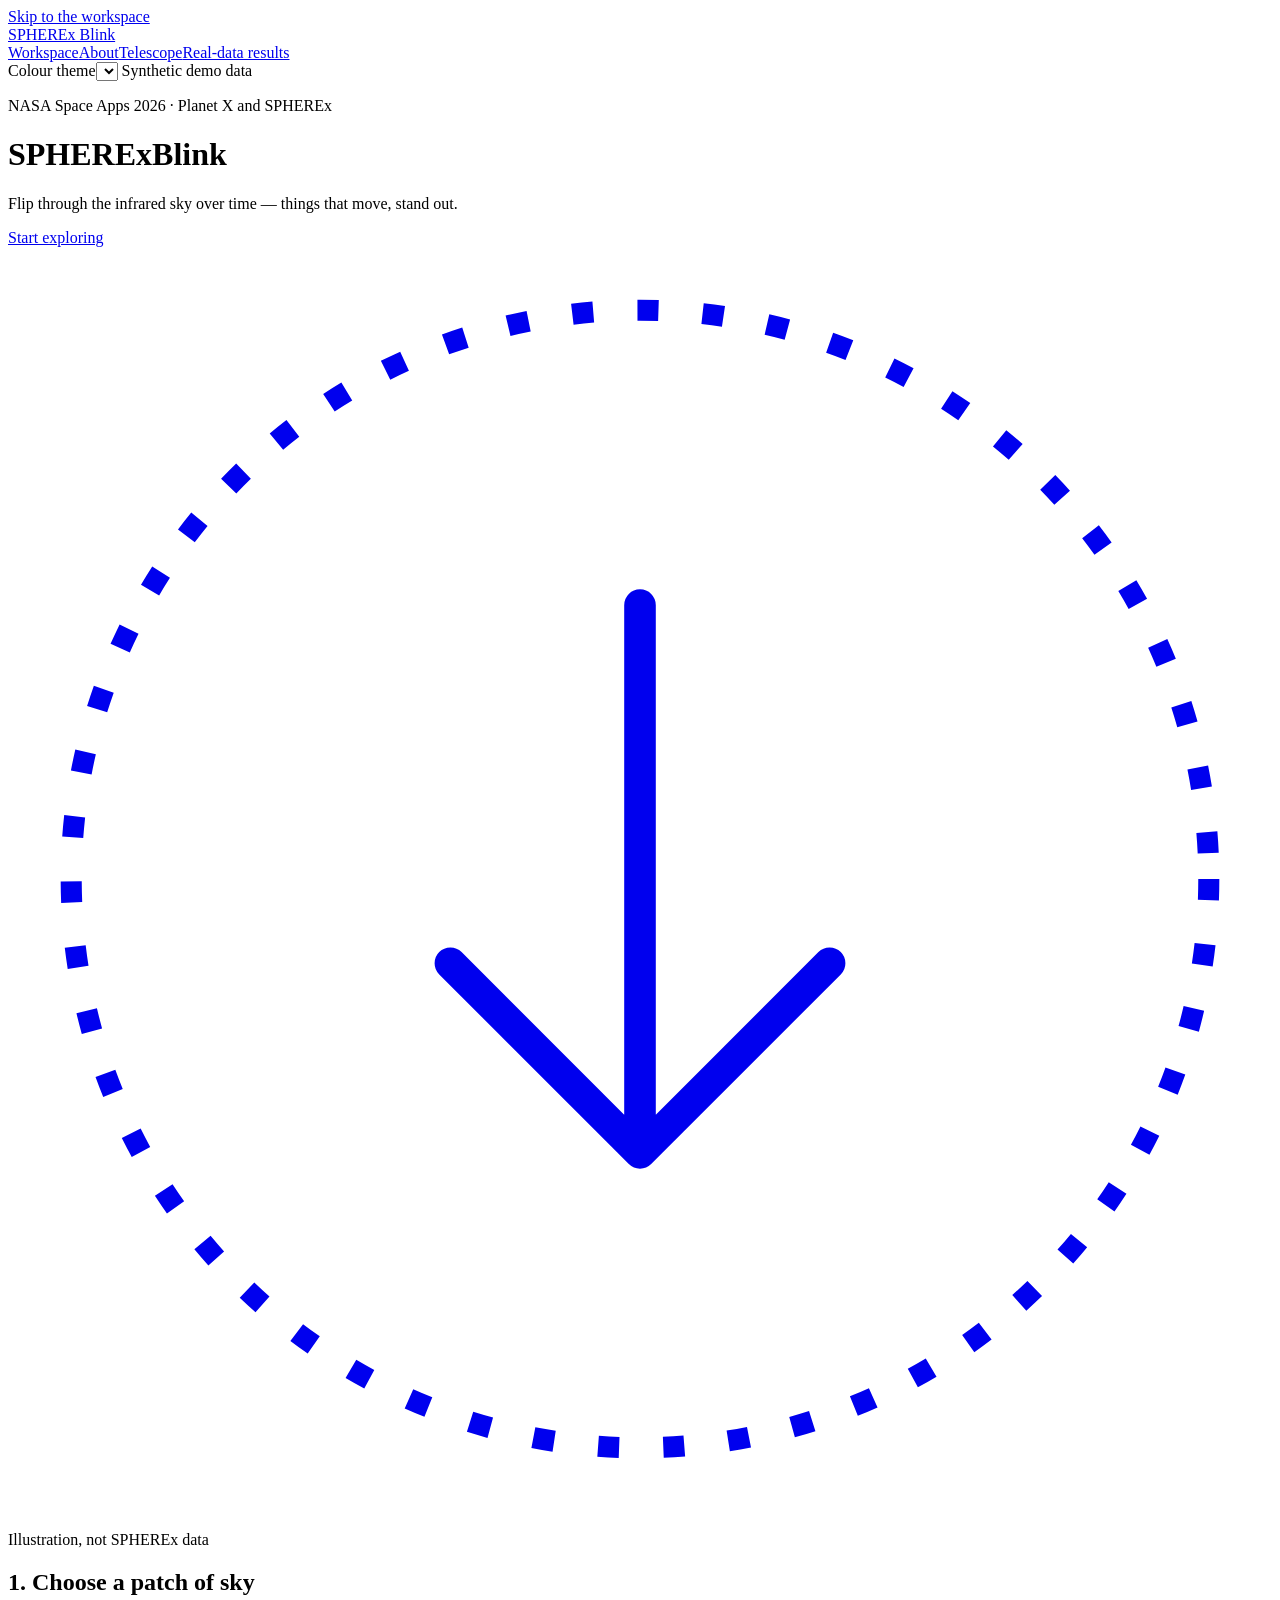
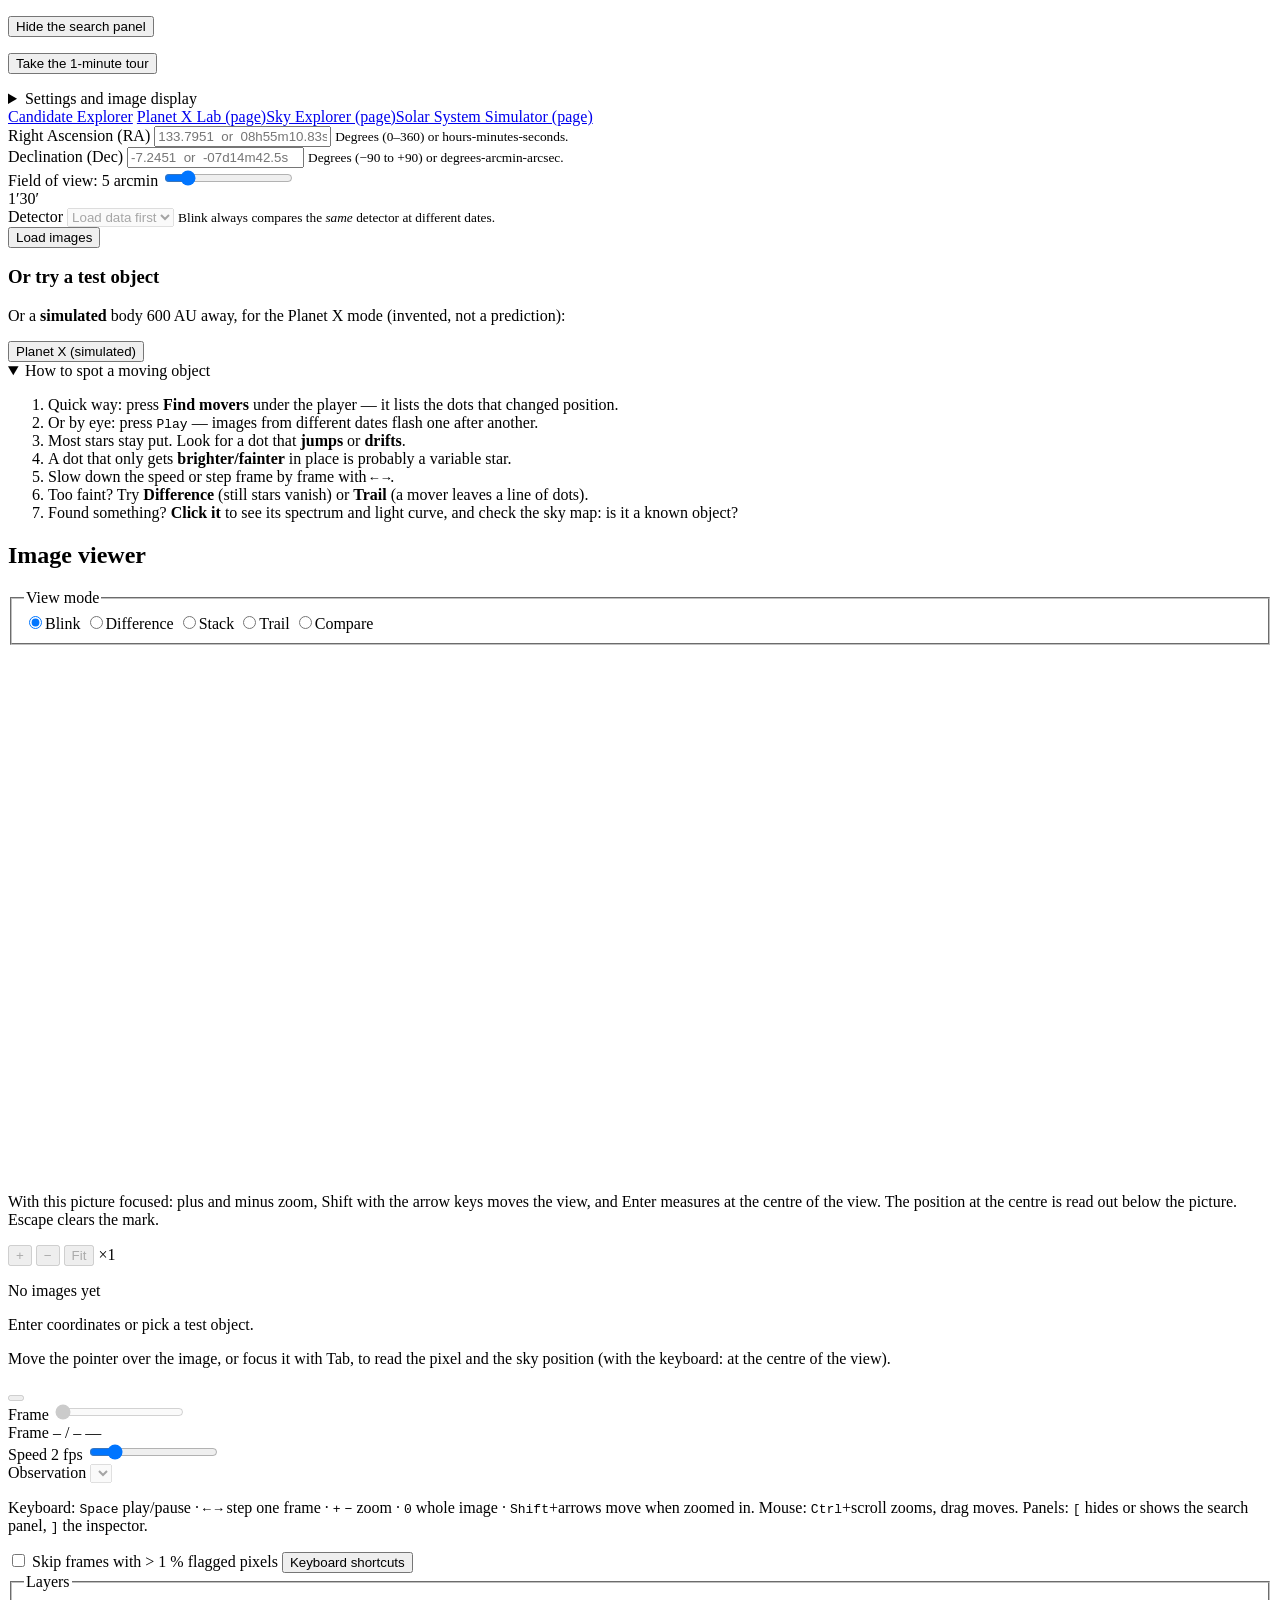
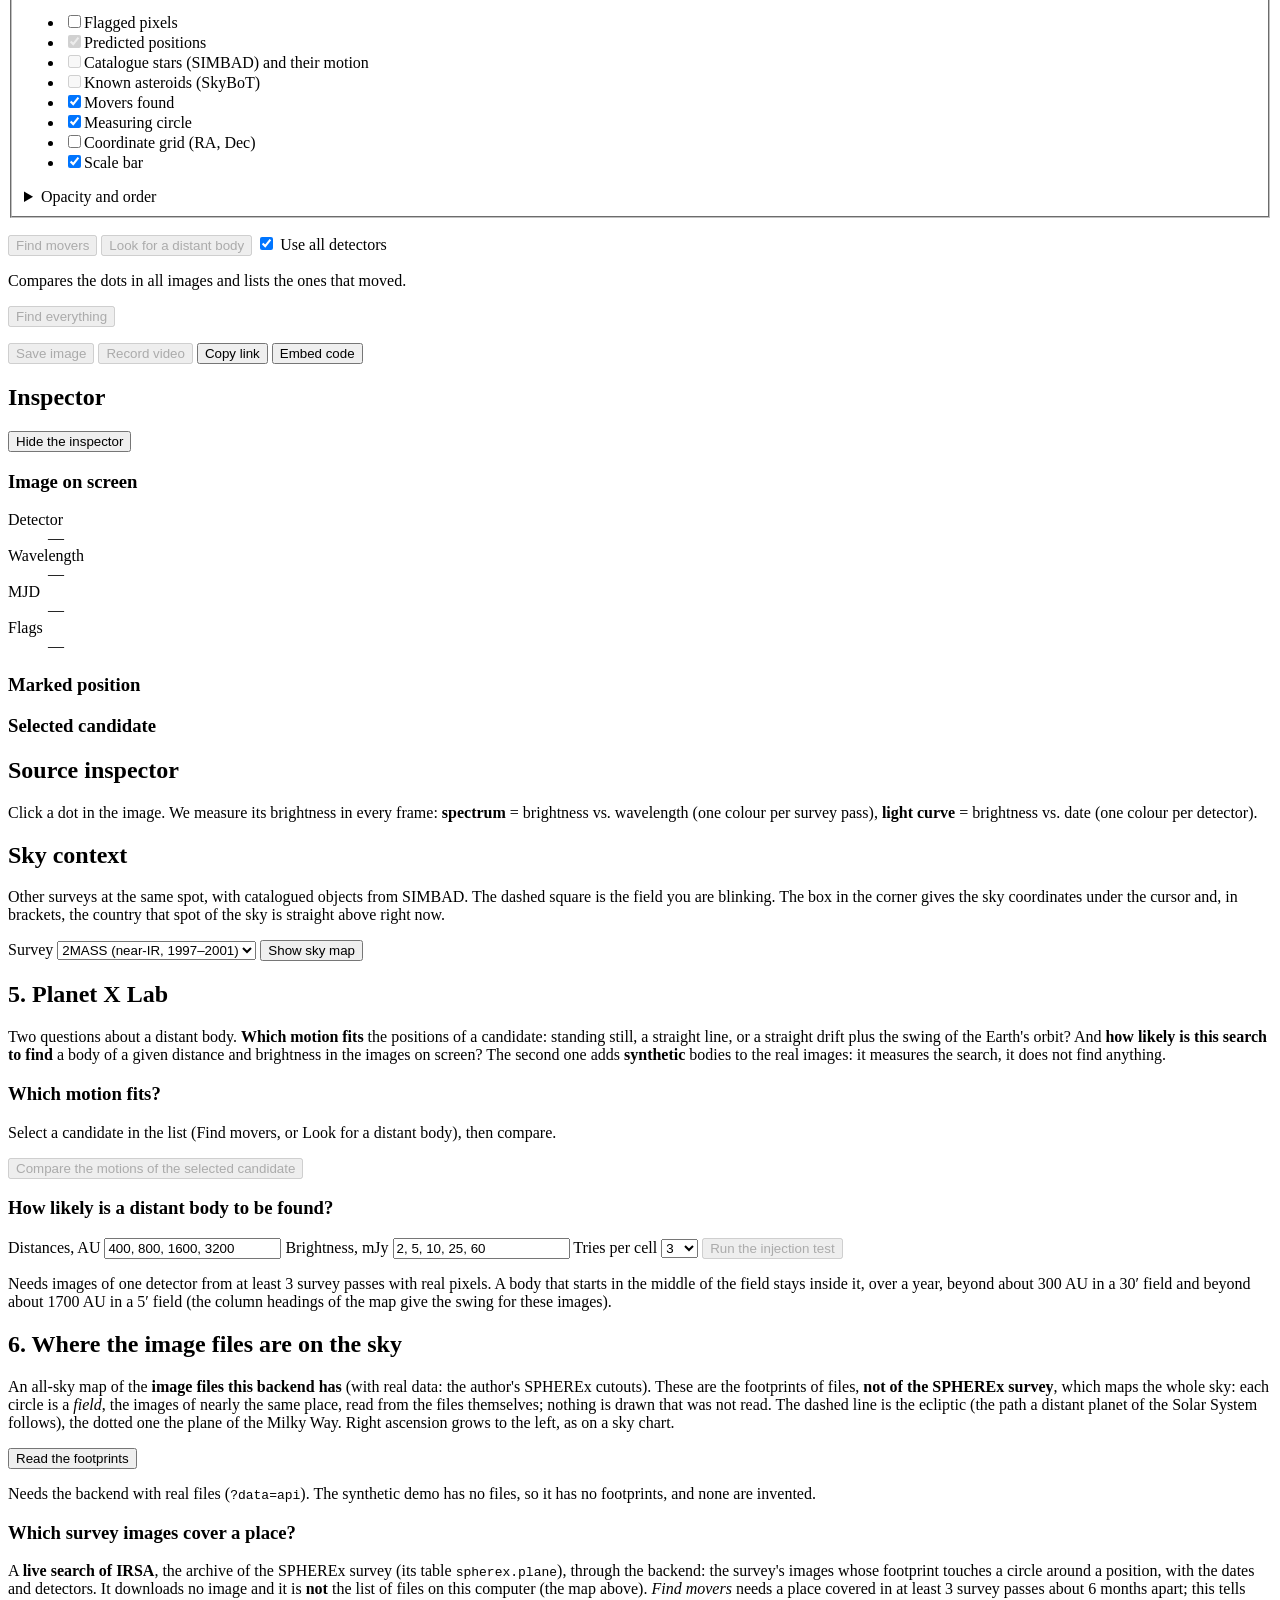
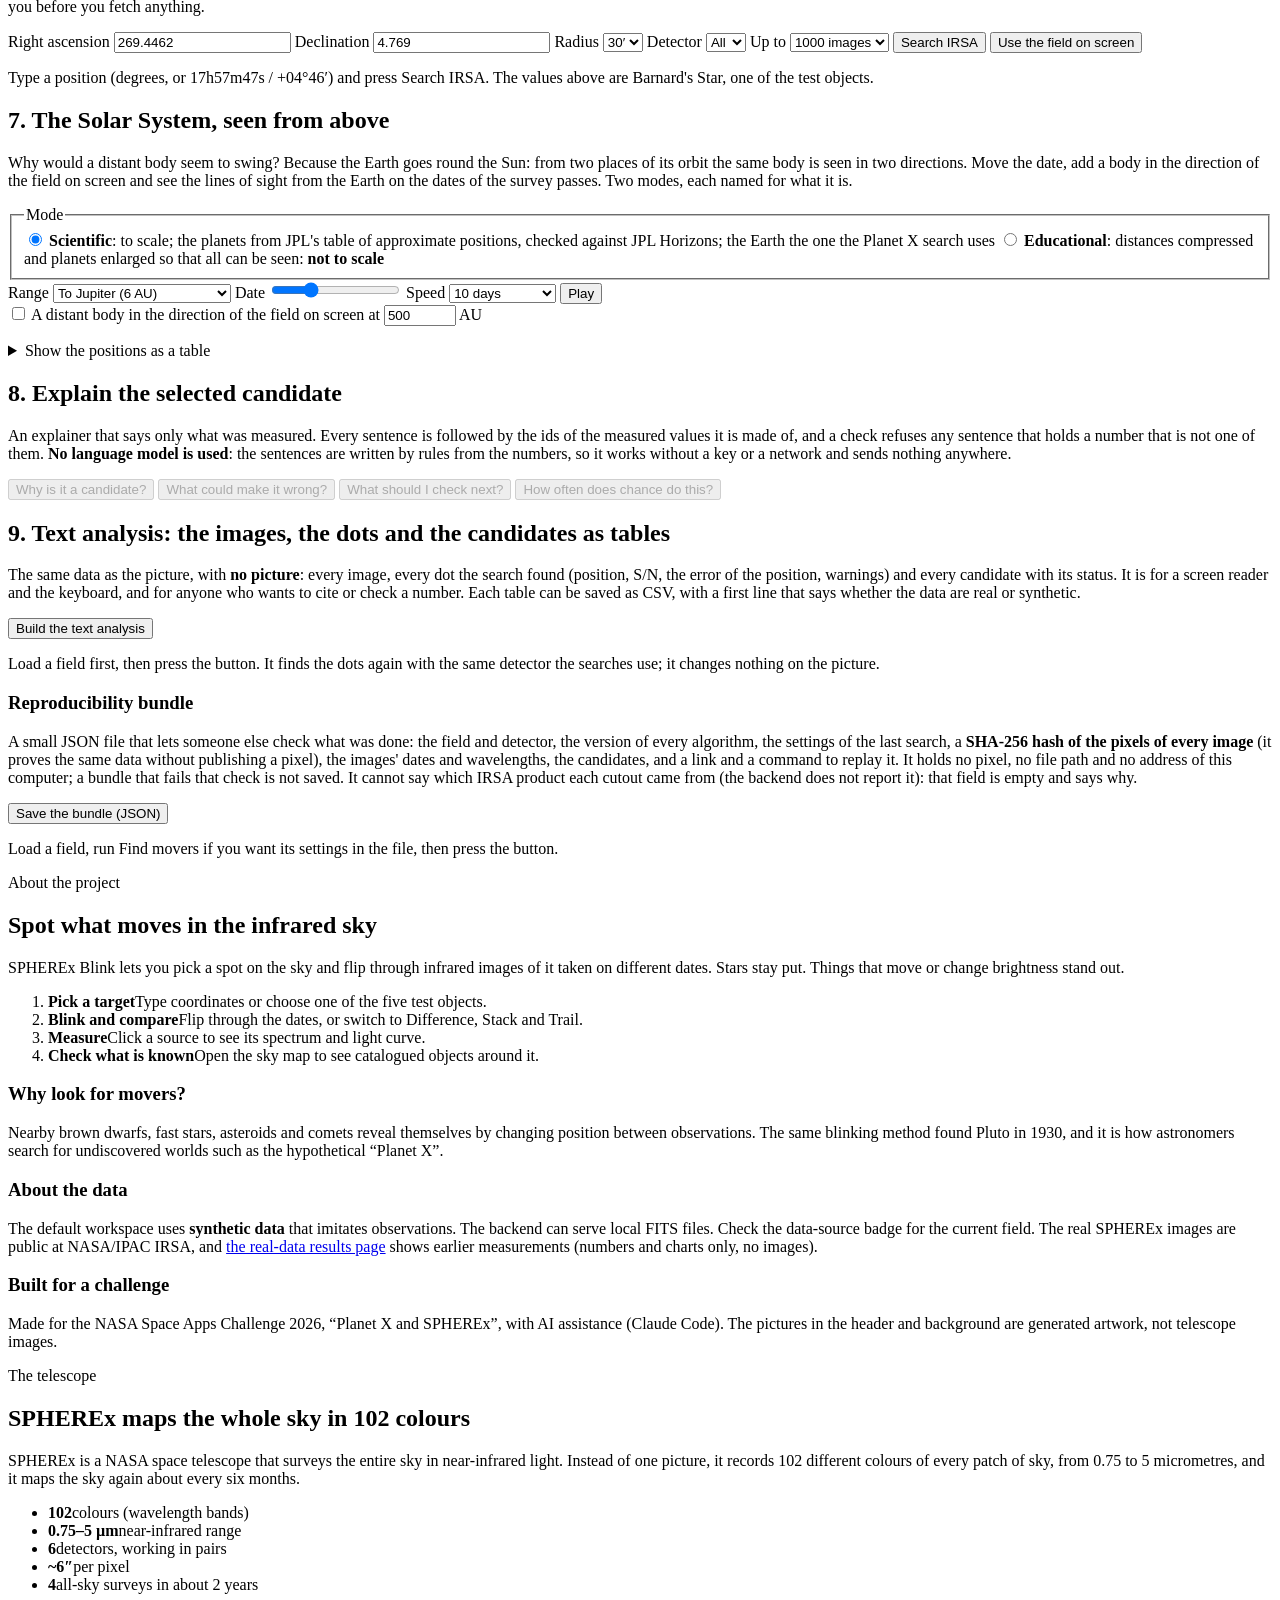
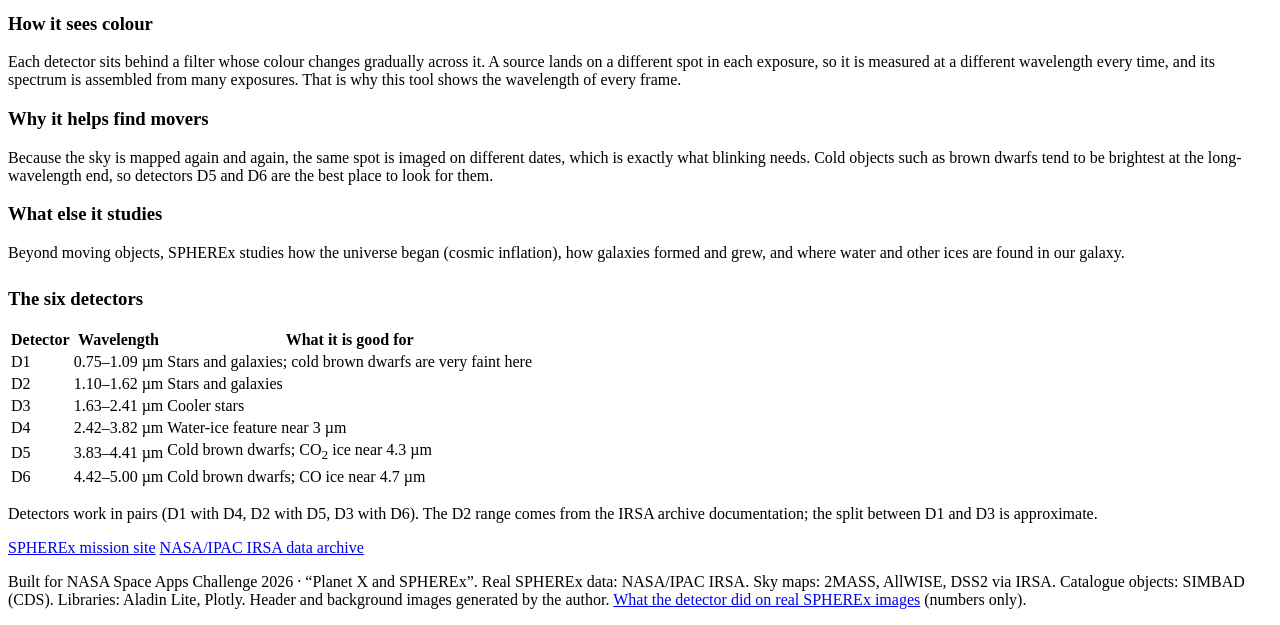
==== commit 85720966: "Explainer: 'How often does chance do this?' with measured empty-field baselines For Find movers the " ====
--- a/frontend/index.html
+++ b/frontend/index.html
@@ -551,6 +551,7 @@
         <button type="button" class="btn btn-small" data-kind="why" disabled>Why is it a candidate?</button>
         <button type="button" class="btn btn-small" data-kind="wrong" disabled>What could make it wrong?</button>
         <button type="button" class="btn btn-small" data-kind="next" disabled>What should I check next?</button>
+        <button type="button" class="btn btn-small" data-kind="chance" disabled>How often does chance do this?</button>
       </div>
       <p class="muted small" id="assistant-status" role="status" aria-live="polite"></p>
       <ol class="assistant-out" id="assistant-out" aria-live="polite"></ol>
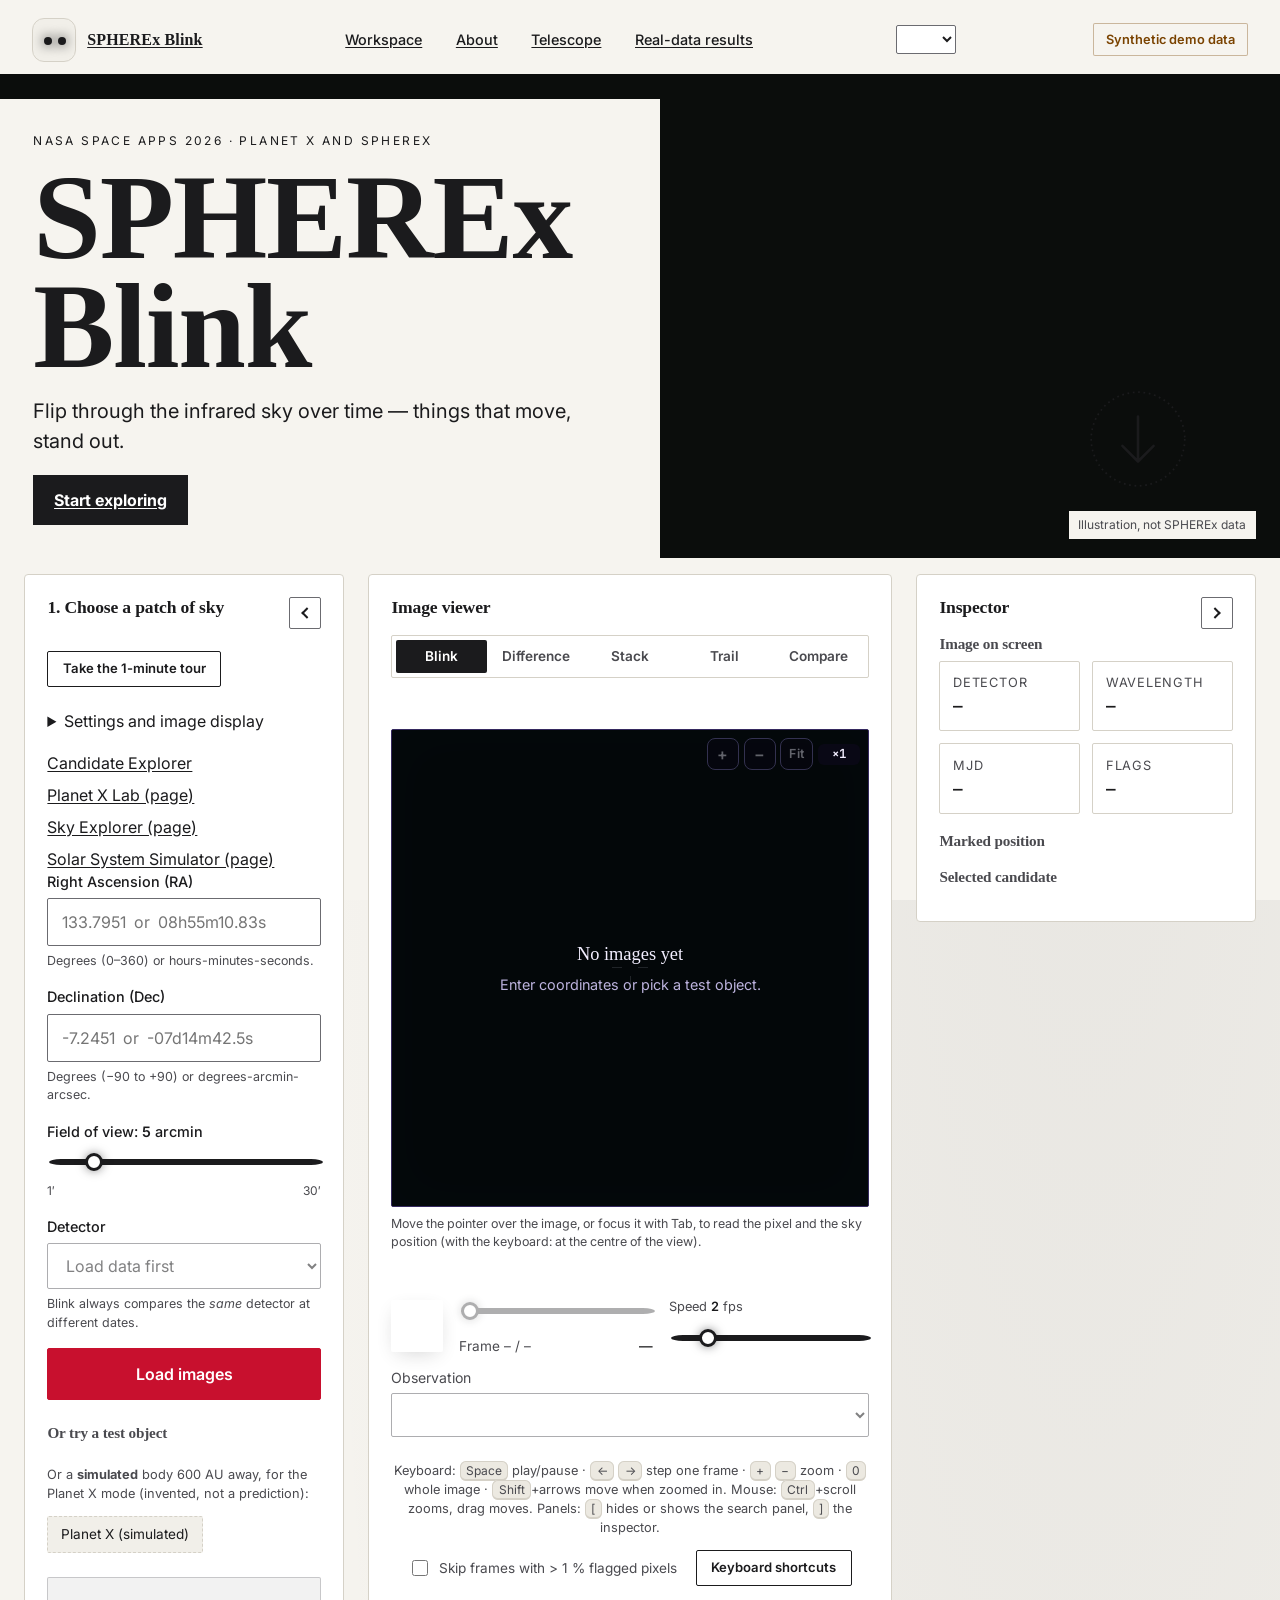
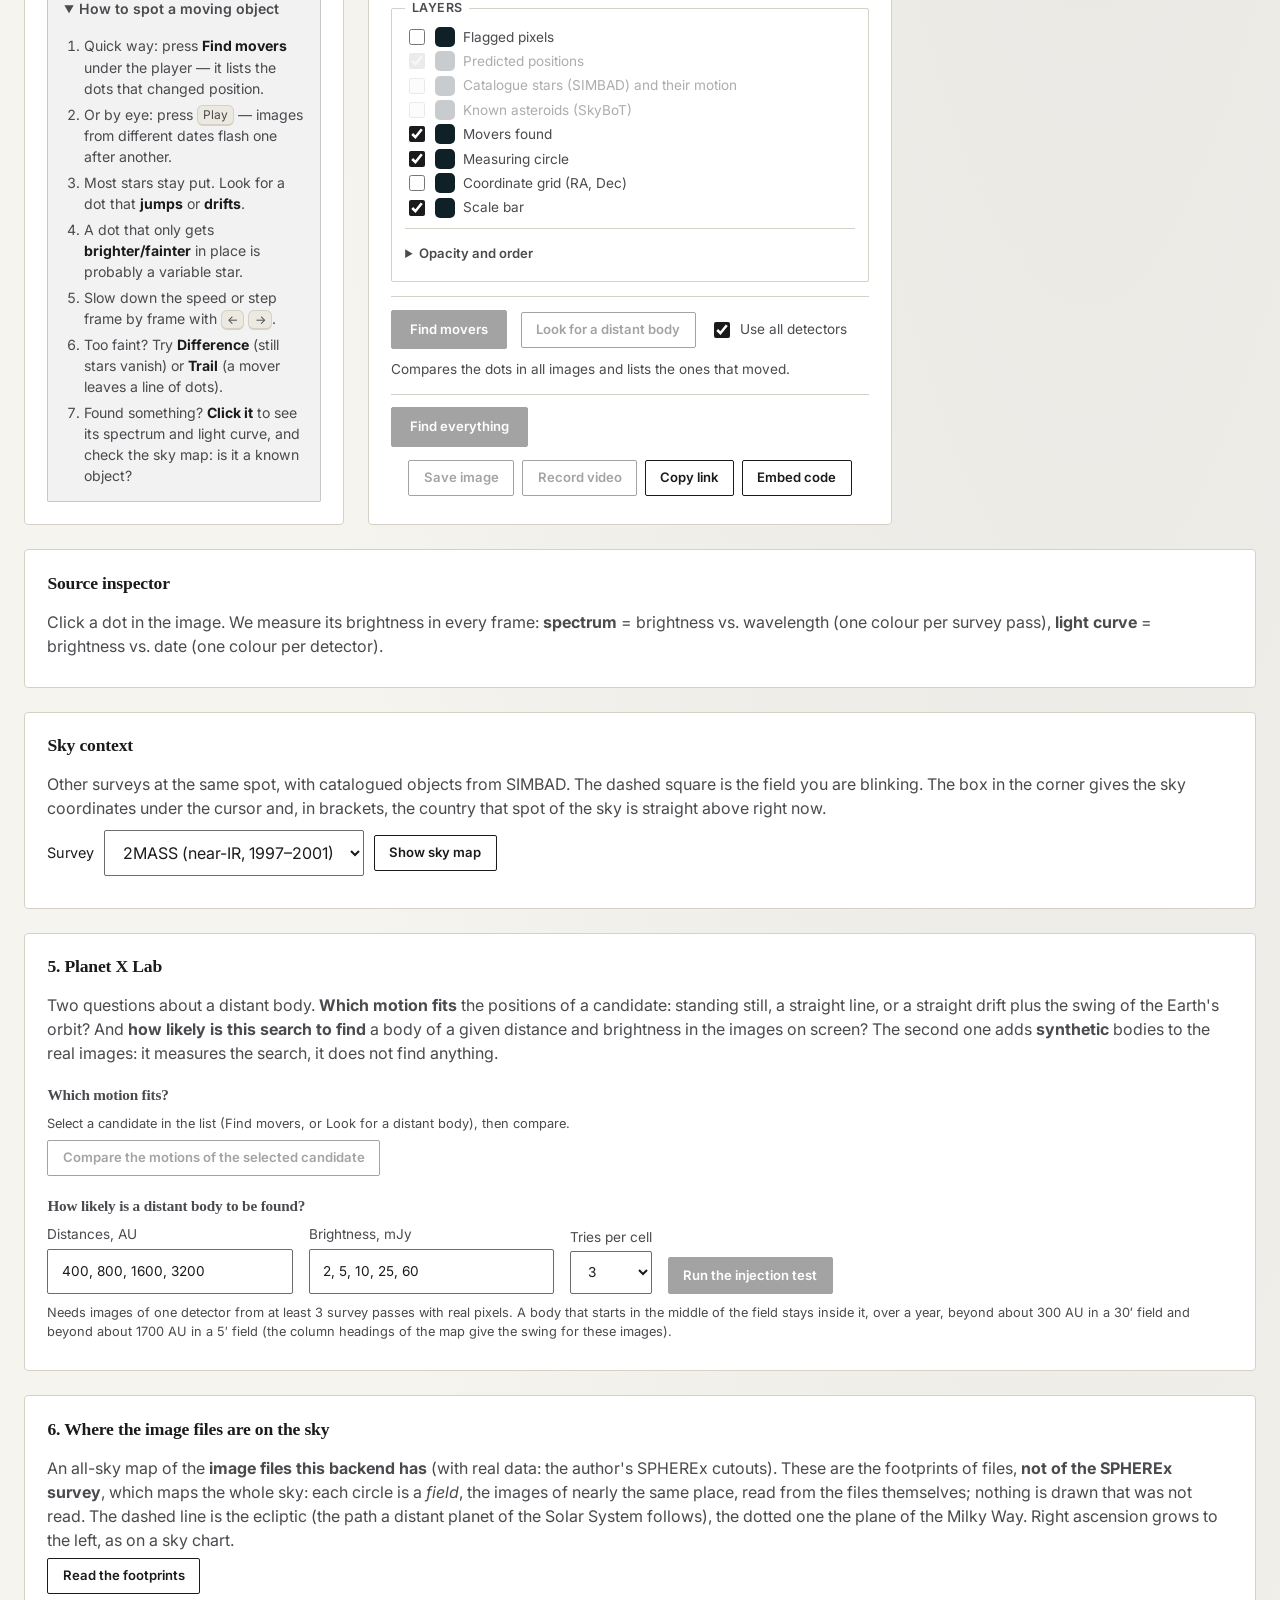
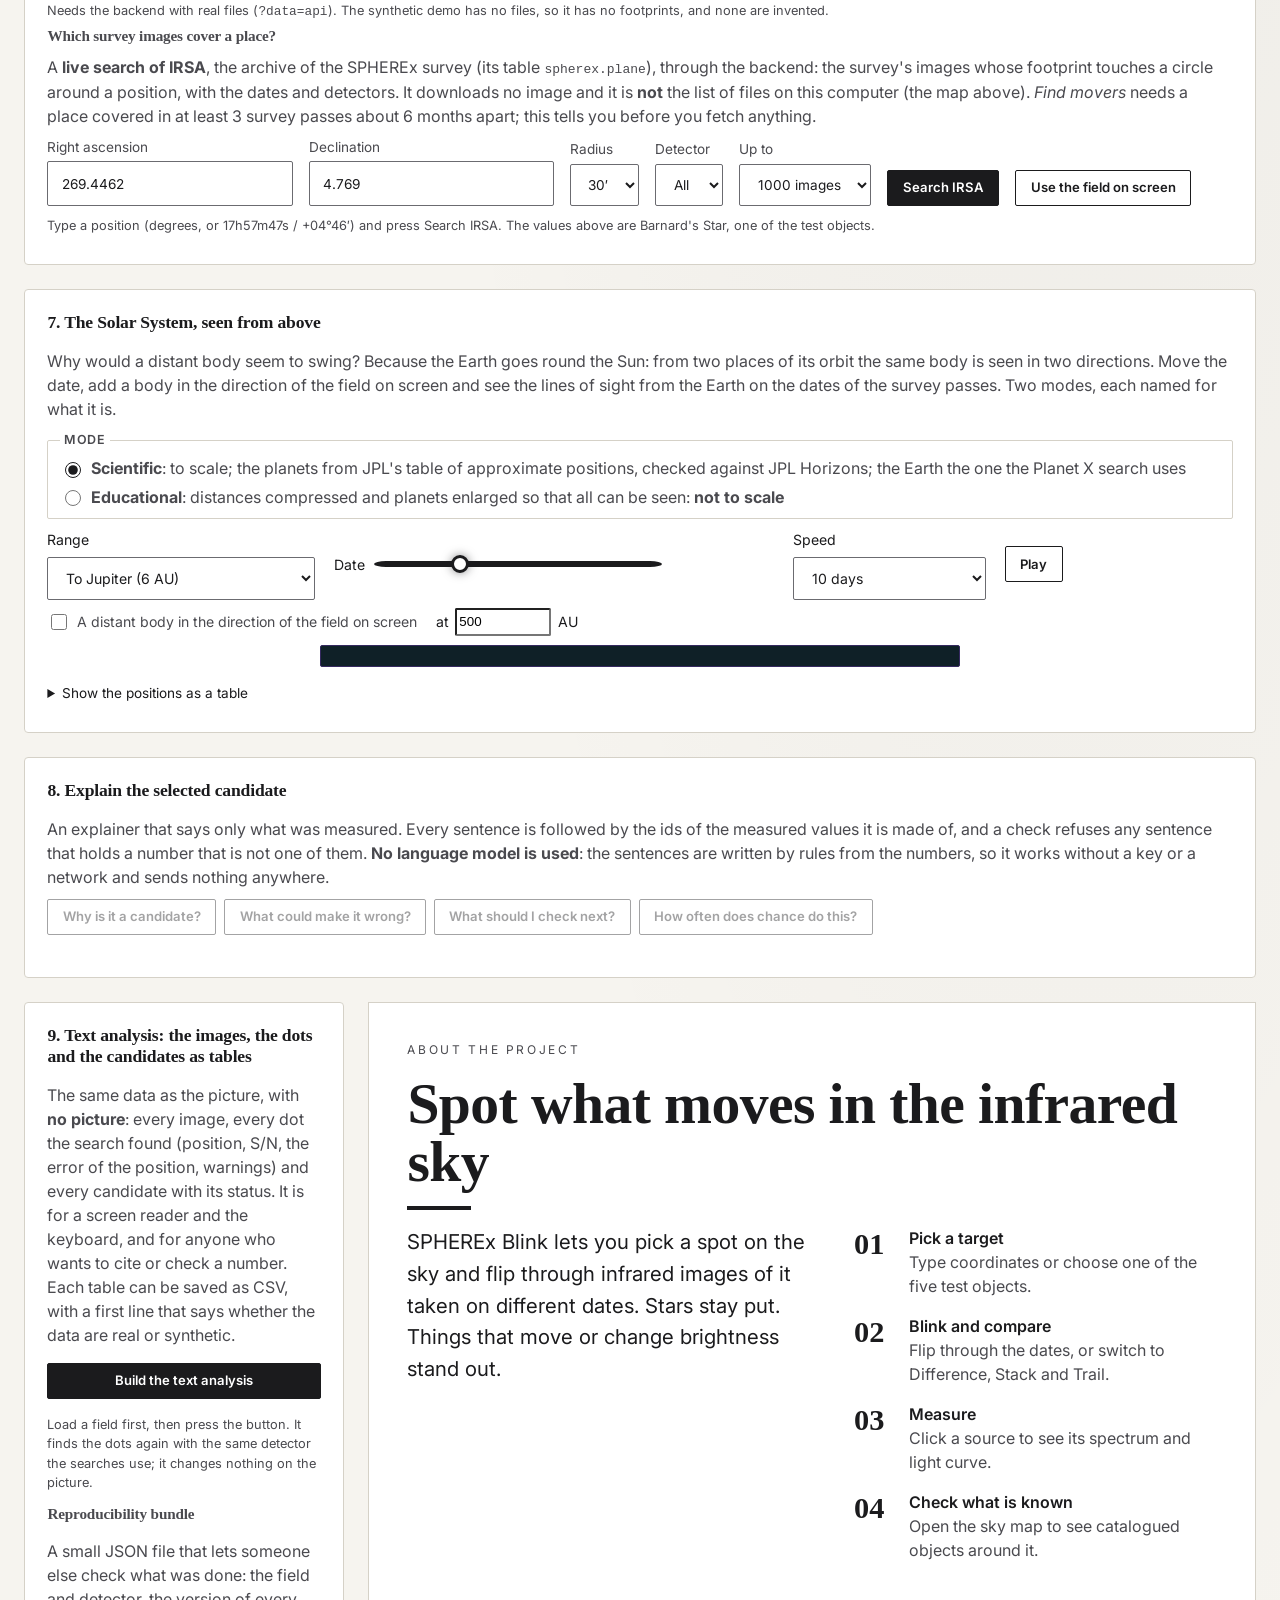
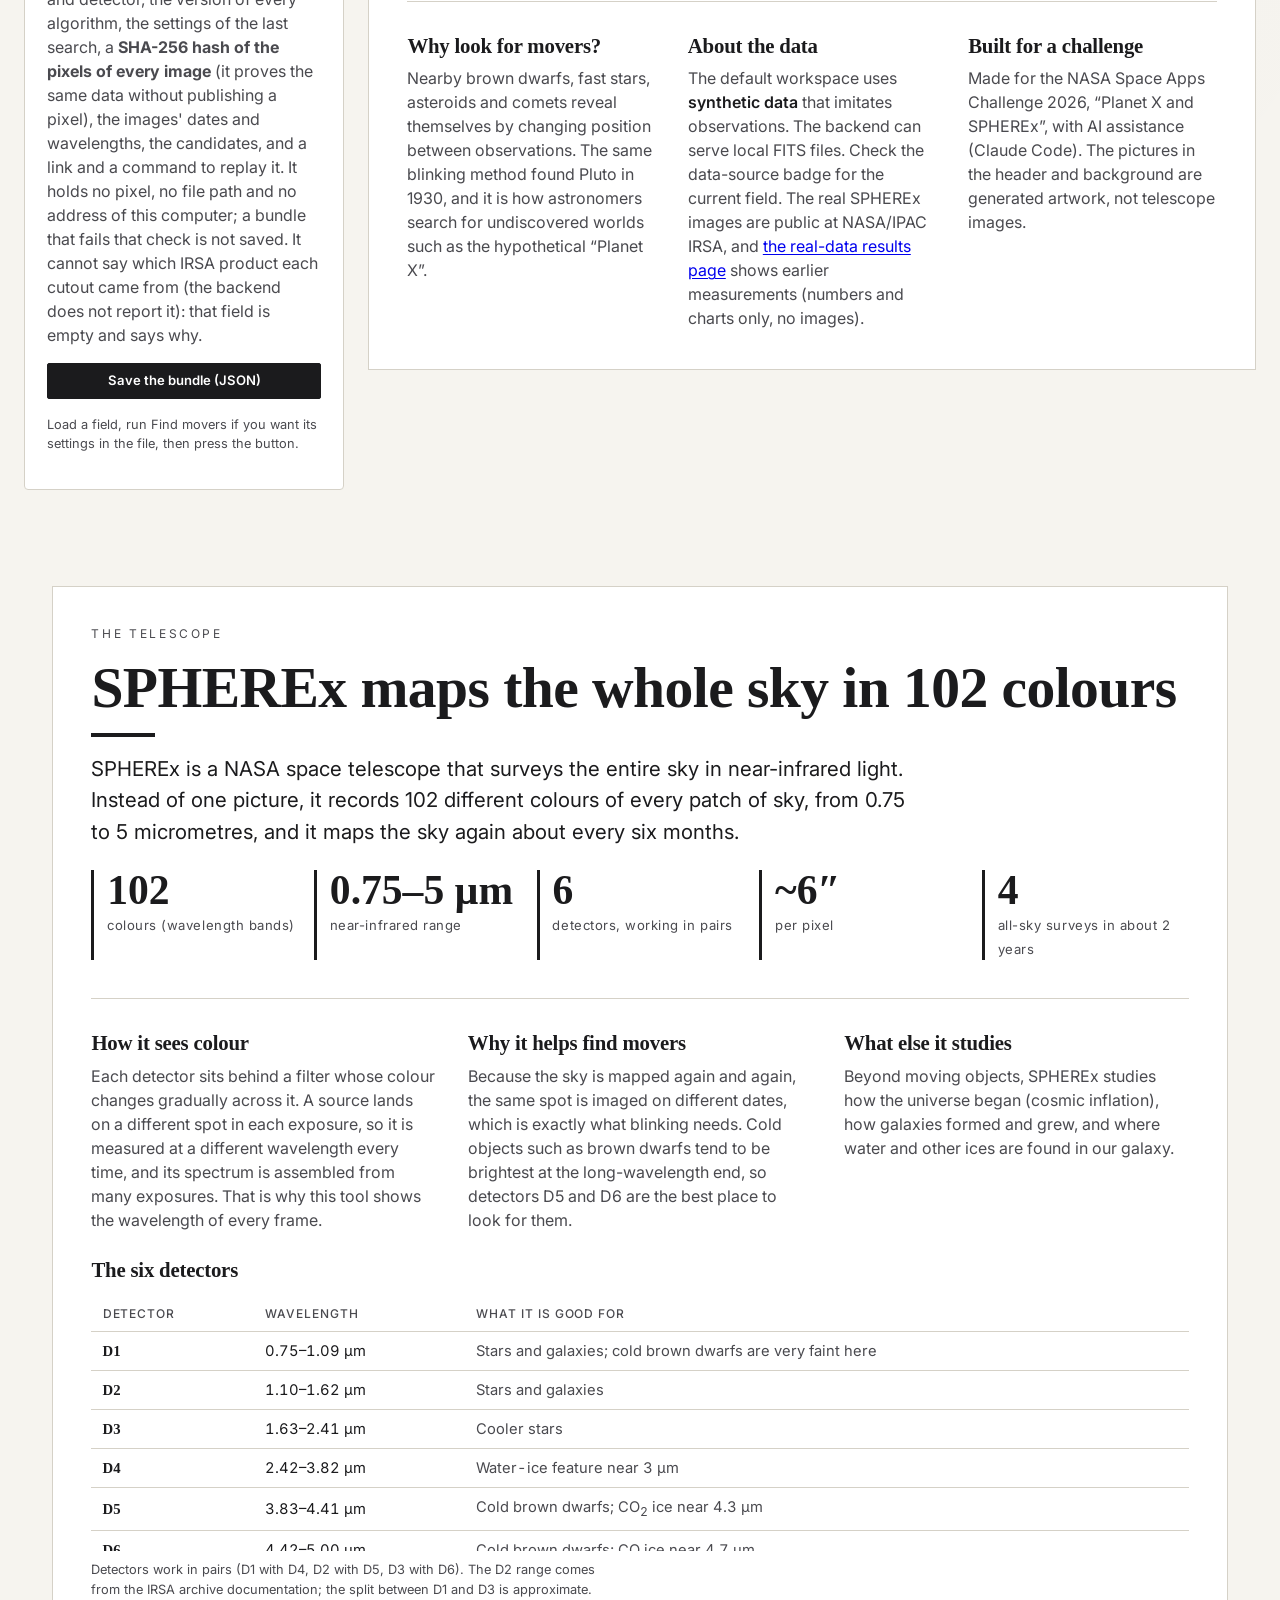
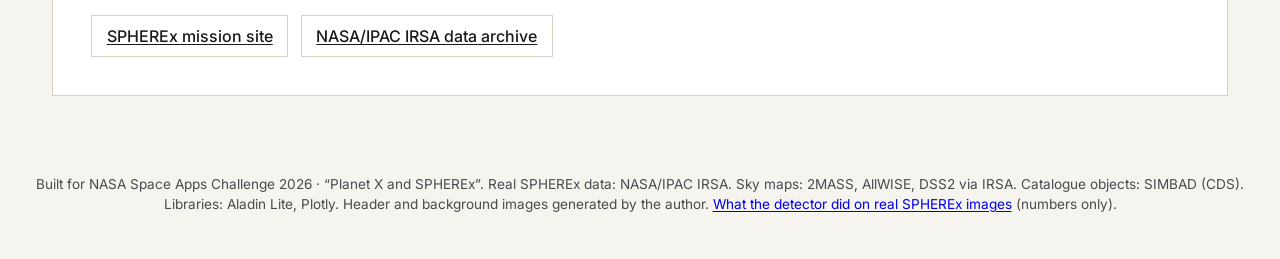
==== commit 387693e9: "Redesign step 1: the Editorial theme as global tokens (off-white, anthracite, NASA red on Load image" ====
--- a/frontend/index.html
+++ b/frontend/index.html
@@ -1,11 +1,11 @@
 <!DOCTYPE html>
-<html lang="en" data-theme="nebula">
+<html lang="en" data-theme="editorial">
 <head>
   <meta charset="UTF-8">
   <meta name="viewport" content="width=device-width, initial-scale=1.0">
-  <meta name="theme-color" content="#0C0919">
+  <meta name="theme-color" content="#F6F4EF">
   <!-- Colour theme, applied before the first paint (js/features/theme.js does the same and handles the switch; keep the key and the names in step) -->
-  <script>try{var t=new URLSearchParams(location.search).get("theme")||localStorage.getItem("spherex-blink-theme");if(/^(nebula|deep-space|observatory|light|classic)$/.test(t))document.documentElement.dataset.theme=t}catch(e){}</script>
+  <script>try{var t=new URLSearchParams(location.search).get("theme")||localStorage.getItem("spherex-blink-theme");if(/^(editorial|nebula|deep-space|observatory|light|classic)$/.test(t))document.documentElement.dataset.theme=t}catch(e){}</script>
   <title>SPHEREx Blink – Spot Moving Objects in the Infrared Sky</title>
   <meta name="description" content="Enter sky coordinates and blink through NASA SPHEREx near-infrared images taken at different times to spot moving objects like brown dwarfs, nearby stars and asteroids.">
 
--- a/frontend/css/styles.css
+++ b/frontend/css/styles.css
@@ -0,0 +1,1321 @@
+/* =========================================================
+   SPHEREx Blink – styles
+   Structure:
+   1. Design tokens (CSS variables)   4. Panels & form
+   2. Base / reset                    5. Player
+   3. Header, layout, footer          6. Utilities, responsive, motion
+   ========================================================= */
+
+/* ---------- 1. Design tokens ---------- */
+/* Semantic tokens: components use these names only, never a colour. The block below is the CLASSIC theme (the original teal and
+   orange look); [data-theme="..."] blocks after it override the same names. js/features/theme.js sets data-theme on <html>.
+   Tokens ending in -rgb are space-separated channels, for rgb(var(--x-rgb) / alpha). scratch/test_theme.mjs checks the contrast of
+   every text/surface pair of every theme (WCAG 2.x, 4.5:1 for text). */
+:root {
+  color-scheme: dark;
+  --bg:          #0E1C22;                    /* page */
+  --bg-2:        #132830;
+  --surface:     #17303A;                    /* panels */
+  --raised:      #1E3D49;                    /* elevated: cards, list items */
+  --field:       #0F2027;                    /* inputs, small cells */
+  --border:      rgb(251 233 208 / .14);
+  --control-border: rgb(251 233 208 / .14);  /* borders of inputs and buttons (3:1 against the surface in the light theme) */
+  --text:        #FBE9D0;                    /* cream */
+  --text-muted:  #90AEAD;                    /* pale teal: secondary text */
+  --text-faint:  #6F8E8E;                    /* tertiary: placeholders, disabled; never essential small text */
+  --accent:      #EA4F39;                    /* brand orange: fills, dark text on it 4.7:1 */
+  --accent-hi:   #F4806A;                    /* lighter coral: text on panels 5.4:1, hover */
+  --accent-text: #FF9A86;                    /* accent used as small text on raised surfaces (4.48:1 with --accent-hi was just under 4.5:1) */
+  --accent-rgb:  234 79 57;
+  --accent-2:    #90AEAD;                    /* secondary accent */
+  --alt-rgb:     144 174 173;               /* secondary accent as channels: "real data" tint, hints */
+  --rust:        #874F41;
+  --on-accent:   #0E1C22;                    /* text on accent fills */
+  --warn:        #F2B07B;
+  --warn-rgb:    242 176 123;
+  --danger:      #FF8A75;
+  --success:     #90AEAD;
+  --bg-rgb:      14 28 34;
+  --surface-rgb: 23 48 58;
+  --text-rgb:    251 233 208;
+  --panel-alpha: .86;                        /* panels let a little of the nebula through */
+  --veil-top:    .30;                        /* how strongly the page colour covers the nebula picture, top and bottom */
+  --veil-bottom: .78;
+  --chart-bg:     #0F2027;                   /* the Plotly palette in measure.js was validated against this surface */
+
+  --radius:      16px;
+  --radius-sm:   10px;
+  --shadow:      0 20px 50px -20px rgb(0 0 0 / .7);
+  --display:     "Oswald", "Space Grotesk", "Inter", sans-serif;
+  --font-body:   "Inter", system-ui, sans-serif;
+  --font-head:   "Space Grotesk", "Inter", sans-serif;
+  --font-mono:   var(--font-body);           /* Classic keeps its proportional digits; the other themes use JetBrains Mono */
+  --ease:        cubic-bezier(.2, .8, .2, 1);
+}
+
+/* NEBULA (default since 10 Nov 2026): indigo-black ground, orchid / magenta accent, cyan secondary. Also the palette of the dark "islands" (the photo banner, the
+   image stage, the charts) inside the light theme: they stay dark so that the images and the validated chart colours keep their ground. */
+[data-theme="nebula"],
+[data-theme="light"] :is(.hero, .stage, .chart) {
+  --bg: #0C0919; --bg-2: #130E2B; --surface: #1A1438; --raised: #261D52; --field: #0F0A22;
+  --border: #35295F; --control-border: #7E72B8;
+  --text: #F2EEFF; --text-muted: #BCB3DE; --text-faint: #8D84B8;
+  --accent: #D56BFF; --accent-hi: #EAA8FF; --accent-text: #EAA8FF; --accent-rgb: 213 107 255; --on-accent: #14081F;
+  --accent-2: #56D6EE; --alt-rgb: 86 214 238; --rust: #A98BFF;
+  --warn: #F5B942; --warn-rgb: 245 185 66; --danger: #FF7C96; --success: #4FD6A0;
+  --bg-rgb: 12 9 25; --surface-rgb: 26 20 56; --text-rgb: 242 238 255;
+  --panel-alpha: .88; --veil-top: .55; --veil-bottom: .88;
+  --display: "Inter", system-ui, sans-serif; --font-head: "Inter", system-ui, sans-serif;
+  --font-mono: "JetBrains Mono", ui-monospace, "SF Mono", Menlo, Consolas, monospace;
+}
+/* The generated photo is orange and teal; in this theme it is tinted violet so that it belongs to the palette (the veil on top of it is near black, so the filter does not show there) */
+[data-theme="nebula"] .hero::after, [data-theme="nebula"] body::before, [data-theme="light"] .hero::after { filter: grayscale(1) sepia(1) hue-rotate(238deg) saturate(2.4) brightness(.95); }
+[data-theme="nebula"] .sky-bg { opacity: .9; }
+
+/* DEEP SPACE: blue-black ground, blue / violet / cyan accents (the former default) */
+[data-theme="deep-space"] {
+  --bg: #080D18; --bg-2: #101827; --surface: #151F30; --raised: #1B2940; --field: #0C1424;
+  --border: #29364B; --control-border: #60748F;
+  --text: #EDF3FC; --text-muted: #A6B5C9; --text-faint: #718198;
+  --accent: #64B5F6; --accent-hi: #8FCBFA; --accent-text: #8FCBFA; --accent-rgb: 100 181 246; --on-accent: #06101F;
+  --accent-2: #A99DFF; --alt-rgb: 54 214 208; --rust: #8B7CFF;
+  --warn: #F5B942; --warn-rgb: 245 185 66; --danger: #F16D78; --success: #45C98A;
+  --bg-rgb: 8 13 24; --surface-rgb: 21 31 48; --text-rgb: 237 243 252;
+  --panel-alpha: .9; --veil-top: .62; --veil-bottom: .9;
+  --display: "Inter", system-ui, sans-serif; --font-head: "Inter", system-ui, sans-serif;
+  --font-mono: "JetBrains Mono", ui-monospace, "SF Mono", Menlo, Consolas, monospace;
+}
+
+/* OBSERVATORY: softer slate ground */
+[data-theme="observatory"] {
+  --bg: #111827; --bg-2: #162033; --surface: #1F2937; --raised: #27364A; --field: #141C2B;
+  --border: #374357; --control-border: #6E8099;
+  --text: #F3F4F6; --text-muted: #B7C0CE; --text-faint: #8493A8;
+  --accent: #60A5FA; --accent-hi: #93C5FD; --accent-text: #93C5FD; --accent-rgb: 96 165 250; --on-accent: #08111F;
+  --accent-2: #B7A8FC; --alt-rgb: 54 214 208; --rust: #A78BFA;
+  --warn: #F5B942; --warn-rgb: 245 185 66; --danger: #F87F88; --success: #45C98A;
+  --bg-rgb: 17 24 39; --surface-rgb: 31 41 55; --text-rgb: 243 244 246;
+  --panel-alpha: .9; --veil-top: .6; --veil-bottom: .9;
+    --display: "Inter", system-ui, sans-serif; --font-head: "Inter", system-ui, sans-serif;
+  --font-mono: "JetBrains Mono", ui-monospace, "SF Mono", Menlo, Consolas, monospace;
+}
+
+/* LIGHT RESEARCH: white panels on a pale ground; images, banner and charts stay dark */
+[data-theme="light"] {
+  color-scheme: light;
+  --bg: #F5F7FB; --bg-2: #EAEFF7; --surface: #FFFFFF; --raised: #F1F5FA; --field: #FFFFFF;
+  --border: #DCE3EC; --control-border: #77869C;
+  --text: #172033; --text-muted: #56657C; --text-faint: #8190A5;
+  --accent: #2563EB; --accent-hi: #1D4ED8; --accent-text: #1D4ED8; --accent-rgb: 37 99 235; --on-accent: #FFFFFF;
+  --accent-2: #5B4BC4; --alt-rgb: 14 116 144; --rust: #7C3AED;
+  --warn: #9A4A06; --warn-rgb: 154 74 6; --danger: #B42318; --success: #11743A;
+  --bg-rgb: 245 247 251; --surface-rgb: 255 255 255; --text-rgb: 23 32 51;
+  --panel-alpha: .94; --veil-top: .93; --veil-bottom: .97;
+  --shadow: 0 14px 34px -18px rgb(23 32 51 / .28);
+  --display: "Inter", system-ui, sans-serif; --font-head: "Inter", system-ui, sans-serif;
+  --font-mono: "JetBrains Mono", ui-monospace, "SF Mono", Menlo, Consolas, monospace;
+}
+[data-theme="light"] .sky-bg { display: none; }                    /* white stars on a pale page would be invisible noise */
+
+[data-theme="light"] :is(.hero, .stage, .chart) { color-scheme: dark; color: var(--text); }
+
+/* ---------- 2. Base ---------- */
+*, *::before, *::after { box-sizing: border-box; }
+
+html, body { margin: 0; }
+
+body {
+  min-height: 100vh;
+  font-family: var(--font-body);
+  color: var(--text);
+  background: radial-gradient(ellipse at 85% 0%, rgb(var(--accent-rgb) / .07) 0%, transparent 55%),
+              var(--bg);
+  line-height: 1.5;
+}
+
+h1, h2, h3 { font-family: var(--font-head); margin: 0; line-height: 1.2; }
+
+.skip-link {
+  position: absolute; left: .75rem; top: -4rem; z-index: 10; padding: .6rem 1rem;
+  background: var(--accent); color: var(--on-accent); font-weight: 600; text-decoration: none; border-radius: 0 0 var(--radius-sm) var(--radius-sm);
+}
+.skip-link:focus { top: 0; }
+
+/* Visible focus ring for keyboard users (accessibility) */
+:focus-visible { outline: 2px solid var(--accent); outline-offset: 2px; }
+
+kbd {
+  font-family: var(--font-body);
+  font-size: max(.8em, 12px);
+  padding: .1em .45em;
+  border: 1px solid var(--border);
+  border-bottom-width: 2px;
+  border-radius: 6px;
+  background: var(--bg-2);
+}
+
+/* Decorative twinkling stars: many tiny radial gradients, slowly pulsing */
+.sky-bg {
+  position: fixed; inset: 0; z-index: -1; pointer-events: none;
+  background-image:
+    radial-gradient(1px 1px at 10% 20%, #fff8 50%, transparent 51%),
+    radial-gradient(1px 1px at 30% 70%, #fff6 50%, transparent 51%),
+    radial-gradient(1.5px 1.5px at 55% 30%, #fff9 50%, transparent 51%),
+    radial-gradient(1px 1px at 75% 85%, #fff5 50%, transparent 51%),
+    radial-gradient(1px 1px at 85% 15%, #fff7 50%, transparent 51%),
+    radial-gradient(1.5px 1.5px at 45% 90%, #fff6 50%, transparent 51%),
+    radial-gradient(1px 1px at 92% 55%, #fff5 50%, transparent 51%);
+  background-size: 400px 400px;
+  animation: twinkle 6s ease-in-out infinite alternate;
+}
+@keyframes twinkle { from { opacity: .45; } to { opacity: 1; } }
+
+/* ---------- 3. Header, layout, footer ---------- */
+.site-header {
+  display: flex; align-items: center; justify-content: space-between; gap: 1rem;
+  max-width: 1280px; margin: 0 auto; padding: 1.5rem 1.5rem .5rem;
+}
+.brand { display: flex; align-items: center; gap: .9rem; }
+.brand h1 { font-size: clamp(1.5rem, 3vw, 2rem); letter-spacing: -.02em; }
+.accent { color: var(--accent-hi); }
+.tagline { margin: .15rem 0 0; color: var(--text-muted); font-size: .95rem; }
+
+/* Small animated "blinking" logo: two dots that alternate */
+.brand-logo {
+  position: relative; width: 44px; height: 44px; border-radius: 12px; flex-shrink: 0;
+  background: var(--raised);
+  border: 1px solid var(--border);
+}
+.brand-logo::before, .brand-logo::after {
+  content: ""; position: absolute; width: 8px; height: 8px; border-radius: 50%;
+  background: var(--accent); box-shadow: 0 0 12px var(--accent);
+  top: 18px; animation: blink-dot 1.2s steps(1) infinite;
+}
+.brand-logo::before { left: 11px; }
+.brand-logo::after  { left: 25px; animation-delay: .6s; }
+@keyframes blink-dot { 0% { opacity: 1; } 50% { opacity: 0; } }
+
+.badge {
+  font-size: .8rem; font-weight: 600; padding: .35rem .75rem; border-radius: 999px;
+  color: var(--warn); background: rgb(var(--warn-rgb) / .12); border: 1px solid rgb(var(--warn-rgb) / .35);
+}
+.badge.real { color: var(--success); background: rgb(var(--alt-rgb) / .14); border-color: rgb(var(--alt-rgb) / .4); }
+
+.layout {
+  display: grid;
+  grid-template-columns: minmax(280px, 360px) minmax(0, 1fr);       /* minmax(0, ...): a wide table or plot inside a panel scrolls, it does not widen the page */
+  gap: 1.5rem;
+  max-width: 1280px; margin: 0 auto; padding: 1rem 1.5rem 2rem;
+}
+
+.site-footer { text-align: center; color: var(--text-muted); font-size: .85rem; padding: 1rem 1.5rem 2rem; }
+
+/* ---------- 4. Panels & form ---------- */
+.panel {
+  background: var(--surface);
+  border: 1px solid var(--border);
+  border-radius: var(--radius);
+  box-shadow: var(--shadow);
+  padding: 1.4rem;
+}
+.panel h2 { font-size: 1.1rem; margin-bottom: 1rem; color: var(--text); }
+.panel h3 { font-size: .95rem; margin-bottom: .6rem; color: var(--text-muted); font-weight: 500; }
+
+.field { display: flex; flex-direction: column; gap: .35rem; margin-bottom: 1rem; }
+.field label { font-size: .9rem; font-weight: 500; }
+.help { color: var(--text-muted); font-size: .78rem; }
+.error-text { color: var(--danger); font-size: .8rem; min-height: 0; }
+.error-text:empty { display: none; }
+
+input[type="text"], select {
+  width: 100%;
+  padding: .7rem .85rem;
+  font: inherit; color: var(--text);
+  background: var(--field);
+  border: 1px solid var(--control-border);
+  border-radius: var(--radius-sm);
+  transition: border-color .2s var(--ease), box-shadow .2s var(--ease);
+}
+input[type="text"]:hover, select:hover:not(:disabled) { border-color: rgb(var(--accent-rgb) / .45); }
+input[type="text"]:focus, select:focus {
+  outline: none; border-color: var(--accent); box-shadow: 0 0 0 3px rgb(var(--accent-rgb) / .25);
+}
+input[aria-invalid="true"] { border-color: var(--danger); }
+select:disabled { opacity: .55; cursor: not-allowed; }
+
+/* Range sliders – custom track & thumb */
+input[type="range"] {
+  -webkit-appearance: none; appearance: none;
+  width: 100%; height: 6px; border-radius: 999px; cursor: pointer;
+  background: var(--accent);
+  /* the visible track stays 6 px, but the touch/click target is 24 px tall (WCAG 2.5.8) */
+  box-sizing: content-box; padding: 9px 0; background-clip: content-box;
+}
+input[type="range"]:disabled { opacity: .35; cursor: not-allowed; }
+input[type="range"]::-webkit-slider-thumb {
+  -webkit-appearance: none; width: 18px; height: 18px; border-radius: 50%;
+  background: #fff; border: 3px solid var(--accent); box-shadow: 0 0 10px rgb(var(--accent-rgb) / .5);
+  transition: transform .15s var(--ease);
+}
+input[type="range"]::-moz-range-thumb {
+  width: 14px; height: 14px; border-radius: 50%;
+  background: #fff; border: 3px solid var(--accent);
+}
+input[type="range"]:hover::-webkit-slider-thumb { transform: scale(1.15); }
+.range-scale { display: flex; justify-content: space-between; font-size: .75rem; color: var(--text-muted); }
+output { font-weight: 600; color: var(--accent); }
+
+/* Buttons */
+.btn {
+  display: inline-flex; align-items: center; justify-content: center; gap: .5rem;
+  font: inherit; font-weight: 600; cursor: pointer;
+  border: 1px solid var(--control-border); border-radius: var(--radius-sm);
+  color: var(--text); background: var(--bg-2);
+  transition: transform .15s var(--ease), box-shadow .2s var(--ease), background .2s;
+}
+.btn:hover:not(:disabled) { transform: translateY(-1px); }
+.btn:active:not(:disabled) { transform: translateY(0); }
+.btn:disabled { opacity: .4; cursor: not-allowed; }
+
+.btn-primary {
+  width: 100%; padding: .8rem 1rem; border: none; color: var(--on-accent);
+  background: var(--accent);
+  box-shadow: 0 8px 24px -8px rgb(var(--accent-rgb) / .35);
+}
+.btn-primary:hover:not(:disabled) { background: var(--accent-hi); box-shadow: 0 10px 30px -6px rgb(var(--accent-rgb) / .45); }
+/* Loading state: spinner before the label (toggled by JS in step 6) */
+.btn-primary.is-loading .btn-label::before {
+  content: ""; display: inline-block; width: 14px; height: 14px; margin-right: .5rem;
+  vertical-align: -2px; border: 2px solid currentColor; border-right-color: transparent;
+  border-radius: 50%; animation: spin .7s linear infinite;
+}
+@keyframes spin { to { transform: rotate(360deg); } }
+
+/* Quick-pick chips */
+.quick-picks { margin-top: 1.5rem; }
+.chip-list { display: flex; flex-wrap: wrap; gap: .5rem; }
+.chip {
+  font: inherit; font-size: .85rem; cursor: pointer;
+  padding: .45rem .8rem; border-radius: 999px;
+  color: var(--text); background: var(--raised); border: 1px solid var(--border);
+  transition: border-color .2s, background .2s, transform .15s var(--ease);
+}
+.chip:hover { border-color: var(--accent); background: rgb(var(--accent-rgb) / .12); transform: translateY(-1px); }
+.chip[aria-pressed="true"] { border-color: var(--accent); background: rgb(var(--accent-rgb) / .22); }
+
+/* Hint box */
+.hint {
+  margin-top: 1.5rem; padding: .9rem 1rem; border-radius: var(--radius-sm);
+  background: rgb(var(--alt-rgb) / .07); border: 1px solid rgb(var(--alt-rgb) / .25);
+  font-size: .88rem;
+}
+.hint summary { cursor: pointer; font-weight: 600; color: var(--accent-2); }
+.hint ol { margin: .6rem 0 0; padding-left: 1.2rem; color: var(--text-muted); }
+.hint li + li { margin-top: .3rem; }
+.hint strong { color: var(--text); }
+
+/* ---------- 5. Player ---------- */
+.player { display: flex; flex-direction: column; }
+
+.stage {
+  position: relative;
+  width: 100%; max-width: 640px; margin: 0 auto;
+  aspect-ratio: 1 / 1;                  /* cutouts are square */
+  border-radius: var(--radius-sm);
+  overflow: hidden;
+  background: #000;
+  border: 1px solid var(--border);
+  box-shadow: inset 0 0 60px #04090c;
+}
+#blink-canvas {
+  width: 100%; height: 100%; display: block;
+  image-rendering: pixelated;           /* keep SPHEREx pixels sharp when scaled up */
+}
+/* Small crosshair marks the requested RA/Dec (center of the cutout) */
+.crosshair {
+  position: absolute; left: 50%; top: 50%; width: 36px; height: 36px;
+  transform: translate(-50%, -50%); pointer-events: none; opacity: .55;
+  background:
+    linear-gradient(var(--accent), var(--accent)) center top    / 1px 10px no-repeat,
+    linear-gradient(var(--accent), var(--accent)) center bottom / 1px 10px no-repeat,
+    linear-gradient(var(--accent), var(--accent)) left center   / 10px 1px no-repeat,
+    linear-gradient(var(--accent), var(--accent)) right center  / 10px 1px no-repeat;
+}
+/* Overlay for empty / loading / error / "no frames" states */
+.stage-overlay {
+  position: absolute; inset: 0;
+  display: flex; flex-direction: column; align-items: center; justify-content: center;
+  text-align: center; padding: 1.5rem;
+  background: rgb(4 9 12 / .78);
+  transition: opacity .3s var(--ease);
+}
+.stage-overlay.hidden { opacity: 0; pointer-events: none; }
+.stage-overlay.error .overlay-title { color: var(--danger); }
+.overlay-title { margin: 0; font-family: var(--font-head); font-size: 1.15rem; }
+.overlay-sub { margin: .35rem 0 0; color: var(--text-muted); font-size: .9rem; max-width: 36ch; }
+.overlay-progress {
+  width: min(220px, 70%); height: 6px; margin-top: .9rem;
+  appearance: none; -webkit-appearance: none; border: none; border-radius: 999px;
+  background: rgb(var(--text-rgb) / .15); overflow: hidden;
+}
+.overlay-progress::-webkit-progress-bar { background: transparent; }
+.overlay-progress::-webkit-progress-value { background: var(--accent); border-radius: 999px; }
+.overlay-progress::-moz-progress-bar { background: var(--accent); border-radius: 999px; }
+.btn-retry { margin-top: 1rem; padding: .55rem 1.1rem; }
+.btn-retry:hover { border-color: var(--accent); }
+[hidden] { display: none !important; }
+
+.shortcuts {
+  max-width: 640px; width: 100%; margin: .8rem auto 0;
+  font-size: .8rem; color: var(--text-muted); text-align: center;
+}
+/* Shortcuts make no sense on touch-only devices */
+@media (hover: none) and (pointer: coarse) { .shortcuts { display: none; } }
+
+.status {
+  max-width: 640px; width: 100%; margin: .7rem auto 0; min-height: 1.2em;
+  font-size: .85rem; color: var(--warn); text-align: center;
+}
+.status:empty { visibility: hidden; }
+
+.player-controls {
+  display: grid;
+  grid-template-columns: auto 1fr minmax(140px, 200px);
+  align-items: center; gap: 1rem;
+  max-width: 640px; width: 100%; margin: 1.1rem auto 0;
+}
+.btn-icon {
+  width: 52px; height: 52px; border-radius: 50%; border: none;
+  background: var(--accent);
+  box-shadow: 0 6px 20px -6px rgb(var(--accent-rgb) / .5);
+}
+/* Play triangle and pause bars drawn with CSS (no icon font needed) */
+.icon-play {
+  width: 0; height: 0; margin-left: 4px;
+  border-left: 15px solid var(--on-accent);
+  border-top: 9px solid transparent; border-bottom: 9px solid transparent;
+}
+.icon-pause {
+  width: 14px; height: 18px;
+  border-left: 5px solid var(--on-accent); border-right: 5px solid var(--on-accent);
+}
+.frame-info {
+  display: flex; justify-content: space-between; gap: .5rem;
+  margin-top: .45rem; font-size: .85rem; color: var(--text-muted);
+  font-variant-numeric: tabular-nums;   /* digits don't jump while playing */
+}
+#frame-counter { white-space: nowrap; }
+#frame-date { color: var(--text); font-weight: 500; text-align: right; }
+.speed label { display: block; font-size: .8rem; color: var(--text-muted); margin-bottom: .45rem; }
+
+.meta {
+  display: grid; grid-template-columns: repeat(4, 1fr); gap: .75rem;
+  max-width: 640px; width: 100%; margin: 1.2rem auto 0;
+}
+.meta > div {
+  padding: .7rem .8rem; border-radius: var(--radius-sm);
+  background: var(--field); border: 1px solid var(--border);
+}
+.meta dt { font-size: .8rem; text-transform: uppercase; letter-spacing: .06em; color: var(--text-muted); }
+.meta dd { margin: .2rem 0 0; font-weight: 600; font-variant-numeric: tabular-nums; }
+
+/* ---------- 6. Utilities, responsive, motion ---------- */
+.sr-only {
+  position: absolute; width: 1px; height: 1px; padding: 0; margin: -1px;
+  overflow: hidden; clip: rect(0 0 0 0); white-space: nowrap; border: 0;
+}
+
+@media (max-width: 860px) {
+  .layout { grid-template-columns: minmax(0, 1fr); }
+  .player { order: -1; }                /* on phones, show the image first */
+  .meta { grid-template-columns: repeat(2, 1fr); }
+}
+@media (max-width: 480px) {
+  .player-controls { grid-template-columns: auto 1fr; }
+  .speed { grid-column: 1 / -1; }
+  .site-header { flex-wrap: wrap; }
+}
+
+/* Respect users who disabled animations in their OS */
+@media (prefers-reduced-motion: reduce) {
+  *, *::before, *::after { animation: none !important; transition: none !important; }
+}
+
+/* =========================================================
+   7. Stretch features: view modes, options, tools, overview,
+      measurement charts, sky context
+   ========================================================= */
+.muted { color: var(--text-muted); }
+.small { font-size: .8rem; }
+
+/* Segmented control made of native radios (keyboard: arrow keys) */
+.mode-switch {
+  min-width: 0; flex-wrap: wrap;                         /* 400 % zoom: five choices wrap instead of sticking out of a 320 px window */
+  display: flex; gap: .25rem; margin: 0 auto .4rem; padding: .25rem;
+  max-width: 640px; width: 100%;
+  border: 1px solid var(--border); border-radius: 999px; background: var(--field);
+}
+.mode-switch label { flex: 1 1 4.2rem; min-width: 0; position: relative; }
+.mode-switch input { position: absolute; opacity: 0; inset: 0; margin: 0; cursor: pointer; }
+.mode-switch span {
+  display: block; text-align: center; padding: .4rem .5rem; border-radius: 999px;
+  font-size: .85rem; font-weight: 600; color: var(--text-muted);
+  transition: background .2s, color .2s;
+}
+.mode-switch input:checked + span {
+  color: var(--on-accent); background: var(--accent);
+}
+.mode-switch input:focus-visible + span { outline: 2px solid var(--accent); outline-offset: 2px; }
+.mode-switch input:disabled + span { opacity: .4; }
+.mode-help {
+  max-width: 640px; width: 100%; margin: 0 auto .7rem; min-height: 2.6em;
+  font-size: .82rem; color: var(--text-muted); text-align: center;
+}
+.mode-help .swatch { display: inline-block; width: .8em; height: .8em; border-radius: 2px; vertical-align: -1px; }
+
+/* Legend of the red flagged pixels */
+.flags-legend { margin: .4rem 0 0; font-size: .8rem; color: var(--text-muted); }
+.flags-legend .swatch { display: inline-block; width: .8em; height: .8em; border-radius: 2px; vertical-align: -1px; background: rgb(255 40 60); }
+
+/* ?embed=1 (the page inside an <iframe> on another site): only the workspace, no banner, about or footer */
+.embed .hero, .embed #about, .embed #telescope, .embed footer { display: none; }
+.embed .layout { padding-top: .75rem; }
+.embed-note { display: none; }
+.embed .embed-note { display: block; margin: 0; padding: .6rem clamp(1rem, 3vw, 2rem) 0; font-size: .8rem; color: var(--text-muted); }
+
+/* Compare mode: image A, the operation, image B */
+.compare-controls {
+  display: grid; grid-template-columns: 1fr minmax(9.5rem, auto) 1fr; gap: .5rem;
+  max-width: 640px; width: 100%; margin: 0 auto .7rem;
+}
+.compare-controls label { display: grid; gap: .2rem; min-width: 0; font-size: .78rem; color: var(--text-muted); }
+.compare-controls select { width: 100%; min-width: 0; text-overflow: ellipsis; }
+@media (max-width: 560px) { .compare-controls { grid-template-columns: 1fr; } }
+
+#blink-canvas { cursor: crosshair; }
+
+.player-options, .tools {
+  display: flex; flex-wrap: wrap; gap: .5rem 1.2rem; justify-content: center;
+  max-width: 640px; width: 100%; margin: .8rem auto 0; font-size: .85rem;
+}
+.check { display: inline-flex; align-items: center; gap: .45rem; cursor: pointer; color: var(--text-muted); }
+.check input { accent-color: var(--accent); width: 16px; height: 16px; }
+.check:has(input:disabled) { opacity: .45; cursor: not-allowed; }
+
+/* Zoom buttons, in the corner of the picture. The stage is a dark island in every theme (it takes the Deep Space tokens in the light theme). */
+.stage-tools {
+  position: absolute; top: .5rem; right: .5rem; z-index: 2;
+  display: flex; align-items: center; gap: .3rem;
+}
+.stage-btn {
+  min-width: 32px; height: 32px; padding: 0 .5rem;
+  font: 600 1rem/1 var(--font-body); color: var(--text); cursor: pointer;
+  background: rgb(var(--bg-rgb) / .78); border: 1px solid var(--control-border); border-radius: 8px;
+}
+.stage-btn-wide { font-size: .78rem; letter-spacing: .02em; }
+.stage-btn:hover:not(:disabled) { border-color: var(--accent); }
+.stage-btn:disabled { opacity: .4; cursor: not-allowed; }
+.zoom-level {
+  min-width: 2.6rem; padding: .2rem .35rem; text-align: center;
+  font: 600 .78rem/1.2 var(--font-mono); font-variant-numeric: tabular-nums;
+  color: var(--text); background: rgb(var(--bg-rgb) / .78); border-radius: 6px;
+}
+/* Dragging moves the picture only when it is zoomed in; a click without a drag still measures. On a phone a finger drag on a zoomed picture
+   moves it, a drag on a whole picture scrolls the page (touch-action). */
+#blink-canvas { touch-action: pan-y; }
+#blink-canvas.zoomed { cursor: grab; touch-action: none; }
+#blink-canvas.dragging { cursor: grabbing; }
+
+/* What is under the pointer: pixel, sky position, offset from the centre of the field, value. A fixed height so the page does not jump. */
+.readout {
+  max-width: 640px; width: 100%; margin: .55rem auto 0; min-height: 2.9em;
+  display: flex; flex-wrap: wrap; gap: .1rem 1rem; align-content: flex-start;
+  font: .78rem/1.45 var(--font-mono); font-variant-numeric: tabular-nums; color: var(--text-muted);
+}
+.readout .ro:empty { display: none; }
+.readout .ro-value { color: var(--text); }
+.readout-idle { font-family: var(--font-body); }
+.readout.active .readout-idle { display: none; }
+
+/* Candidate explorer: a table you can sort, filter, search and page, and a plot of support against S/N (features/candidateExplorerView.js). The plot sits on the dark chart ground. */
+.explorer { margin-top: .8rem; }
+.ex-toolbar { display: flex; flex-wrap: wrap; align-items: end; gap: .5rem 1rem; }
+.ex-toolbar label { display: grid; gap: .2rem; min-width: 0; font-size: .78rem; color: var(--text-muted); }
+.ex-toolbar select, .ex-toolbar input { max-width: 100%; min-width: 0; }
+.ex-count { margin: .55rem 0 .3rem; font-size: .82rem; color: var(--text-muted); }
+.ex-plot { margin: .3rem 0 .8rem; }
+.ex-plotbox { position: relative; height: 240px; padding: 0; overflow: hidden; }
+.ex-axisbox { position: absolute; border-left: 1px solid var(--control-border); border-bottom: 1px solid var(--control-border); pointer-events: none; }
+.ex-tick { position: absolute; font: .75rem/1 var(--font-mono); font-variant-numeric: tabular-nums; color: var(--text-muted); pointer-events: none; }
+.ex-tick-y { left: 0; width: 7.5%; text-align: right; transform: translateY(-50%); }
+.ex-tick-x { transform: translateX(-50%); margin-top: .25rem; }
+.ex-axislabel { position: absolute; bottom: .1rem; left: 9%; font-size: .75rem; color: var(--text-muted); pointer-events: none; white-space: nowrap; }
+.ex-threshold { position: absolute; border-top: 1px dashed var(--accent); pointer-events: none; }
+.ex-thresholdlabel { position: absolute; right: 3.5%; transform: translateY(-115%); font-size: .75rem; color: var(--accent-text); pointer-events: none; }
+.ex-plotnote { margin-top: .4rem; font-size: .78rem; color: var(--text-muted); }
+/* the point is a 24 px button with the mark drawn inside: a diamond is a source nothing explains, a ring a weak one, a circle a known one, a square one not checked, a dashed square a possible artefact */
+.ex-dot { position: absolute; width: 24px; height: 24px; padding: 0; margin: 0; transform: translate(-50%, -50%); border: 0; background: transparent; cursor: pointer; }
+.ex-dot::after { content: ""; position: absolute; left: 50%; top: 50%; width: 11px; height: 11px; box-sizing: border-box; transform: translate(-50%, -50%); }
+.ex-dot.cls-unknown::after { background: var(--accent); transform: translate(-50%, -50%) rotate(45deg); }
+.ex-dot.cls-unknown-weak::after { border: 2px solid var(--warn); transform: translate(-50%, -50%) rotate(45deg); }
+.ex-dot.cls-unchecked::after { background: var(--warn); }
+.ex-dot.cls-artefact::after { border: 2px dashed var(--text-muted); }
+.ex-dot.cls-catalogued::after, .ex-dot.cls-catalogued-moving::after, .ex-dot.cls-solar-system::after { border-radius: 50%; background: var(--success); }
+.ex-dot.is-off { opacity: .22; }
+.ex-dot.is-selected::after { outline: 2px solid var(--text); outline-offset: 3px; }
+.explorer .table-scroll { max-height: none; overflow-x: auto; overflow-y: visible; }       /* the table pages instead of scrolling up and down; it still scrolls sideways on a phone */
+.ex-table { width: 100%; border-collapse: collapse; font-size: .8rem; }
+.ex-table th, .ex-table td { padding: .35rem .5rem; text-align: left; vertical-align: top; border-bottom: 1px solid var(--border); }
+.ex-table .num { text-align: right; font-family: var(--font-mono); font-variant-numeric: tabular-nums; white-space: nowrap; }
+.ex-table tr.is-selected td { background: rgb(var(--accent-rgb) / .12); }
+.ex-sort, .ex-rowbtn { padding: .1rem .2rem; font: inherit; color: var(--text); text-align: inherit; cursor: pointer; background: transparent; border: 0; border-radius: 4px; }
+.ex-sort { font-size: .75rem; font-weight: 600; letter-spacing: .02em; color: var(--text-muted); white-space: nowrap; }
+.ex-sort:hover, .ex-rowbtn:hover { color: var(--accent-hi); }
+.ex-empty { padding: 1rem; text-align: center; color: var(--text-muted); }
+.ex-pager { display: flex; align-items: center; justify-content: center; gap: .8rem; margin-top: .6rem; }
+.ex-pagetext { font-size: .8rem; color: var(--text-muted); }
+.discover-views { display: flex; gap: .4rem; margin: .6rem 0 0; }
+.discover-views .btn[aria-pressed="true"] { border-color: var(--accent); background: rgb(var(--accent-rgb) / .14); }
+
+/* "How this search was run": input, settings, algorithm version, time (features/provenance.js). Closed by default: a line for people who want to reproduce or doubt a result. */
+.provenance { margin: .6rem 0 0; padding: .45rem .7rem; border: 1px solid var(--border); border-radius: var(--radius-sm); font-size: .82rem; color: var(--text-muted); }
+.provenance summary { cursor: pointer; color: var(--text); font-weight: 600; }
+.provenance p { margin: .5rem 0 0; font-family: var(--font-mono); font-size: .76rem; line-height: 1.5; overflow-wrap: anywhere; font-variant-numeric: tabular-nums; }
+
+/* Timeline: one button per image. Time order across (not to scale), wavelength up; a pass is a group; the filter greys out what it leaves out. */
+.timeline { max-width: 640px; width: 100%; margin: 1rem auto 0; padding: .6rem .8rem .8rem; border: 1px solid var(--border); border-radius: var(--radius-sm); }
+.tl-head { display: flex; flex-wrap: wrap; align-items: baseline; justify-content: space-between; gap: .2rem .8rem; }
+.tl-head h3 { margin: 0; font-size: .78rem; font-weight: 600; letter-spacing: .04em; text-transform: uppercase; color: var(--text-muted); }
+.tl-summary { margin: 0; font: .78rem/1.4 var(--font-mono); font-variant-numeric: tabular-nums; color: var(--text-muted); }
+.tl-plot { padding: .7rem .4rem 0 4.6rem; }
+.tl-field { position: relative; height: 150px; border-left: 1px solid var(--control-border); border-bottom: 1px solid var(--control-border); }
+.tl-points { position: absolute; inset: 12px; }
+.tl-band { position: absolute; left: 0; right: 0; background: rgb(var(--accent-rgb) / .12); border-block: 1px dashed var(--accent); pointer-events: none; }
+.tl-axis { position: absolute; right: calc(100% + .45rem); font: .75rem/1 var(--font-mono); font-variant-numeric: tabular-nums; color: var(--text-muted); white-space: nowrap; }
+.tl-axis-hi { top: 0; }
+.tl-axis-lo { bottom: 0; }
+/* the button is 24 px (a comfortable target); the dot drawn in it is smaller */
+.tl-dot { position: absolute; width: 24px; height: 24px; padding: 0; margin: 0; transform: translate(-50%, 50%); border: 0; background: transparent; cursor: pointer; }
+.tl-dot::after { content: ""; position: absolute; left: 50%; top: 50%; width: 12px; height: 12px; box-sizing: border-box; transform: translate(-50%, -50%); border-radius: 50%; border: 2px solid var(--accent); background: var(--accent); }
+.tl-dot.has-flags::after { border-radius: 2px; transform: translate(-50%, -50%) rotate(45deg); }
+.tl-dot.is-off::after { background: transparent; border-color: var(--text-faint); }
+.tl-dot.is-current::after { outline: 2px solid var(--text); outline-offset: 3px; }
+.tl-dot:hover::after { border-color: var(--text); }
+.tl-passes { position: relative; height: 2rem; margin-top: .45rem; }
+.tl-pass {
+  position: absolute; top: 0; height: 100%; min-width: 24px; padding: 0 .15rem; overflow: hidden; white-space: nowrap; text-overflow: ellipsis;      /* min-width: a target of at least 24 px (WCAG 2.2, 2.5.8) even for a pass of two images on a narrow screen */
+  font: 600 .75rem/1 var(--font-body); cursor: pointer; color: var(--text-muted); background: transparent;
+  border: 1px solid var(--control-border); border-radius: 6px;
+}
+.tl-pass[aria-pressed="true"] { color: var(--text); border-color: var(--accent); background: rgb(var(--accent-rgb) / .12); }
+.tl-pass.is-off { border-style: dashed; text-decoration: line-through; }
+.tl-pass:hover { border-color: var(--text); }
+.tl-filter { display: flex; flex-wrap: wrap; align-items: end; gap: .5rem 1rem; margin-top: .7rem; }
+.tl-range { flex: 1 1 11rem; display: grid; gap: .2rem; font-size: .78rem; color: var(--text-muted); }
+.tl-range output { font-family: var(--font-mono); font-variant-numeric: tabular-nums; color: var(--text); }
+.tl-range input[type="range"] { width: 100%; }
+.tl-note { margin: .55rem 0 0; font-size: .8rem; color: var(--text-muted); }
+@media (max-width: 560px) { .tl-plot { padding-left: 4.4rem; } .tl-pass-word { display: none; } }
+
+/* Layers: what is drawn over the picture, each with its own switch. The key is drawn in the colour used on the canvas, on a dark chip
+   (the colours were chosen for the dark picture, not for the page). */
+.layers { min-width: 0; max-width: 640px; width: 100%; margin: .8rem auto 0; padding: .5rem .8rem .7rem; border: 1px solid var(--border); border-radius: var(--radius-sm); }
+.layers legend { padding: 0 .4rem; font-size: .78rem; font-weight: 600; letter-spacing: .04em; text-transform: uppercase; color: var(--text-muted); }
+.layer-list { list-style: none; margin: 0; padding: 0; display: grid; grid-template-columns: repeat(auto-fill, minmax(min(15.5rem, 100%), 1fr)); gap: .15rem 1.2rem; font-size: .85rem; }
+.layer { display: flex; align-items: center; justify-content: space-between; gap: .5rem; min-width: 0; }
+.layer .check { min-width: 0; }
+.layer-name { min-width: 0; overflow-wrap: anywhere; }
+.layer-count { flex: none; min-width: 1.6em; text-align: right; font: .75rem/1 var(--font-mono); font-variant-numeric: tabular-nums; color: var(--text-muted); }
+.layer-count:empty { visibility: hidden; }
+.layer-key {
+  --key: var(--text-muted);
+  flex: none; position: relative; width: 20px; height: 20px; border-radius: 5px; background: var(--chart-bg);
+}
+.layer-key::after { content: ""; position: absolute; left: 50%; top: 50%; width: 10px; height: 10px; transform: translate(-50%, -50%); box-sizing: border-box; }
+.layer-key[data-shape="square"]::after  { background: var(--key); border-radius: 2px; }
+.layer-key[data-shape="ring"]::after    { border: 2px solid var(--key); border-radius: 50%; }
+.layer-key[data-shape="diamond"]::after { border: 2px solid var(--key); transform: translate(-50%, -50%) rotate(45deg) scale(.85); }
+.layer-key[data-shape="bar"]::after     { width: 12px; height: 6px; border: 2px solid var(--key); border-top: 0; }
+.layer-key[data-shape="cross"]::after   { width: 12px; height: 12px; background: linear-gradient(var(--key), var(--key)) center / 100% 2px no-repeat, linear-gradient(var(--key), var(--key)) center / 2px 100% no-repeat; }
+.layer:has(input:disabled) .layer-key { opacity: .5; }
+@media (hover: none) and (pointer: coarse) { .stage-btn { min-width: 44px; height: 44px; } }
+.tools { gap: .5rem; }
+.btn-small { padding: .45rem .9rem; font-size: .82rem; }
+.btn-small:hover:not(:disabled) { border-color: var(--accent); }
+.btn-small.recording { border-color: var(--danger); color: var(--danger); }
+
+/* Detector overview */
+.overview { max-width: 640px; width: 100%; margin: 1.4rem auto 0; }
+.overview h3 { font-size: .95rem; margin-bottom: .6rem; }
+.overview h3 .muted { font-family: var(--font-body); font-weight: 400; font-size: .8rem; }
+.overview-grid { display: grid; grid-template-columns: repeat(auto-fill, minmax(92px, 1fr)); gap: .6rem; }
+.overview-item {
+  font: inherit; color: var(--text); cursor: pointer; padding: .35rem;
+  border: 1px solid var(--border); border-radius: var(--radius-sm); background: var(--field);
+  display: flex; flex-direction: column; gap: .3rem; text-align: left;
+  transition: border-color .2s, transform .15s var(--ease);
+}
+.overview-item:hover { border-color: var(--accent); transform: translateY(-1px); }
+.overview-item[aria-pressed="true"] { border-color: var(--accent); box-shadow: 0 0 0 1px var(--accent); }
+.overview-item canvas { width: 100%; aspect-ratio: 1; image-rendering: pixelated; border-radius: 6px; background: #000; }
+.overview-item .ov-name { font-weight: 600; font-size: .82rem; }
+.overview-item .ov-sub { font-size: .8rem; color: var(--text-muted); }
+
+/* Second row: full-width panels */
+.measure, .context { grid-column: 1 / -1; }
+.measure p, .context p { margin: .4rem 0; }
+.measure-pos { font-variant-numeric: tabular-nums; font-size: .88rem; }
+.charts { display: grid; grid-template-columns: 1fr 1fr; gap: 1rem; margin-top: .6rem; }
+.chart { margin: 0; padding: .6rem; border: 1px solid var(--border); border-radius: var(--radius-sm); background: var(--chart-bg); }
+.chart figcaption { font-size: .85rem; font-weight: 600; margin: 0 0 .3rem .3rem; }
+.chart-box { width: 100%; height: 300px; }
+.table-view { margin-top: .6rem; font-size: .85rem; }
+.table-view summary { cursor: pointer; color: var(--accent); }
+.table-scroll { max-height: 260px; overflow: auto; margin-top: .4rem; }
+.table-view table { border-collapse: collapse; width: 100%; font-variant-numeric: tabular-nums; }
+.table-view th, .table-view td { padding: .3rem .6rem; border-bottom: 1px solid var(--border); text-align: right; white-space: nowrap; }
+.table-view th:first-child, .table-view td:first-child { text-align: left; }
+.table-view th { position: sticky; top: 0; background: var(--bg-2); color: var(--text-muted); font-weight: 600; }
+
+.context-controls { display: flex; flex-wrap: wrap; align-items: center; gap: .6rem; margin: .6rem 0; }
+.context-controls label { font-size: .9rem; }
+.context-controls select { width: auto; min-width: 220px; }
+.skymap { position: relative; width: 100%; height: 440px; border-radius: var(--radius-sm); overflow: hidden; border: 1px solid var(--border); }
+/* Coordinates of the cursor (or of the map centre) with, in brackets, the country that sky point is straight above (skyGeo.js) */
+.sky-readout {
+  position: absolute; left: .5rem; bottom: 2.6rem; z-index: 5; max-width: calc(100% - 1rem); pointer-events: none;   /* above Aladin's own zoom / field-of-view control (bottom left) */
+  padding: .3rem .6rem; border-radius: 8px; border: 1px solid var(--border);
+  background: rgb(var(--bg-rgb) / .86); color: var(--text); font-size: .8rem; line-height: 1.35; font-variant-numeric: tabular-nums;
+}
+.sky-readout:empty { display: none; }
+
+/* Full-screen map: the frame (controls + map + status line) fills the screen.
+   `is-fullscreen` = real Fullscreen API or CSS fallback; `is-fallback` = CSS fallback only (see fullscreen.js). */
+.skyframe.is-fullscreen {
+  display: flex; flex-direction: column; gap: .5rem; box-sizing: border-box;
+  width: 100%; height: 100%; padding: .75rem 1rem; overflow: auto;   /* scrolls only on tiny screens */
+  background: var(--bg);
+}
+.skyframe.is-fullscreen .context-controls { margin: 0; }
+.skyframe.is-fullscreen .skymap { flex: 1 1 auto; height: auto; min-height: 14rem; }
+.skyframe.is-fullscreen .muted { margin: 0; }
+.skyframe.is-fallback { position: fixed; inset: 0; z-index: 1000; height: 100dvh; }
+.panel.no-blur { backdrop-filter: none; -webkit-backdrop-filter: none; }
+html.fs-locked { overflow: hidden; }
+
+@media (max-width: 860px) {
+  .charts { grid-template-columns: 1fr; }
+  .skymap { height: 340px; }
+}
+@media (max-width: 480px) {
+  .mode-switch span { font-size: .78rem; padding: .4rem .2rem; }
+  .context-controls select { min-width: 0; width: 100%; }
+}
+
+/* Predicted-track info line (green = same colour as the overlay ticks) */
+.track-info {
+  max-width: 640px; width: 100%; margin: .6rem auto 0; font-size: .8rem; text-align: center;
+  color: var(--text-muted);
+}
+.track-info:empty { display: none; }
+.track-info::before { content: "◆ "; color: var(--text); }
+
+/* Find movers: button + status, ranked list, details of the selected candidate */
+.movers { margin-top: .9rem; padding-top: .8rem; border-top: 1px solid var(--border); }
+.movers-head { display: flex; flex-wrap: wrap; align-items: center; gap: .6rem .9rem; }
+.movers-head .btn-primary { width: auto; padding: .55rem 1.1rem; }
+.movers-status { flex: 1 1 14rem; margin: 0; font-size: .85rem; color: var(--text-muted); }
+.movers-all { font-size: .85rem; }
+.mover-list { list-style: none; margin: .7rem 0 0; padding: 0; display: grid; gap: .4rem; }
+.mover-item {
+  display: grid; grid-template-columns: auto 1fr; column-gap: .75rem; align-items: baseline;
+  width: 100%; text-align: left; font: inherit; cursor: pointer;
+  padding: .55rem .8rem; border-radius: var(--radius-sm);
+  color: var(--text); background: var(--raised); border: 1px solid var(--border);
+  transition: border-color .2s, background .2s;
+}
+.mover-item:hover { border-color: var(--accent); background: rgb(var(--accent-rgb) / .12); }
+.mover-item[aria-pressed="true"] { border-color: var(--accent); background: rgb(var(--accent-rgb) / .22); }
+.mover-rank { grid-row: 1 / span 2; font-family: var(--display); font-weight: 700; font-size: 1.15rem; color: var(--accent-text); }
+.mover-main { font-weight: 600; }
+.mover-sub { font-size: .8rem; color: var(--text-muted); }
+.mover-detail {
+  margin-top: .6rem; padding: .7rem .8rem; font-size: .85rem;
+  border-left: 3px solid var(--accent); border-radius: 0 var(--radius-sm) var(--radius-sm) 0;
+  background: rgb(var(--accent-rgb) / .08);
+}
+.mover-detail p { margin: 0 0 .55rem; }
+.mover-detail .btn + .btn { margin-left: .4rem; }
+.mover-export { margin-top: .6rem; display: flex; flex-wrap: wrap; gap: .5rem; }
+summary { padding-block: .4rem; cursor: pointer; }          /* a 21 px tall summary is a small target */
+
+/* Find everything: every source in the images, its class, and the dossier of the one you open (js/features/discoverPanel.js) */
+.discover { margin-top: .9rem; padding-top: .8rem; border-top: 1px solid var(--border); }
+.discover-head { display: flex; flex-wrap: wrap; align-items: center; gap: .6rem .9rem; }
+.discover-head .btn-primary { width: auto; padding: .55rem 1.1rem; }
+.discover-status { flex: 1 1 14rem; margin: 0; font-size: .85rem; color: var(--text-muted); }
+.discover-notes { margin: .6rem 0 0; padding: .5rem .8rem .5rem 1.6rem; font-size: .82rem; color: var(--warn); border-left: 3px solid var(--warn); background: rgb(var(--warn-rgb) / .07); border-radius: 0 var(--radius-sm) var(--radius-sm) 0; }
+.discover-chips { list-style: none; margin: .7rem 0 0; padding: 0; display: flex; flex-wrap: wrap; gap: .4rem .5rem; }
+.discover-chips li { padding: .2rem .65rem; font-size: .82rem; color: var(--text-muted); background: var(--field); border: 1px solid var(--border); border-radius: 99px; }
+.discover-chips strong { color: var(--text); font-family: var(--display); font-size: 1rem; }
+.discover-controls { display: flex; flex-wrap: wrap; gap: .5rem 1rem; margin-top: .7rem; font-size: .85rem; }
+.discover-controls label { flex: 1 1 13rem; min-width: 0; display: flex; align-items: center; gap: .45rem; color: var(--text-muted); }
+.discover-controls select { flex: 1 1 auto; width: 100%; min-width: 0; padding-block: .3rem; text-overflow: ellipsis; }
+.discover-list { list-style: none; margin: .7rem 0 0; padding: 0; display: grid; gap: .4rem; }
+.discover-li { border-left: 3px solid var(--text-muted); border-radius: var(--radius-sm); background: var(--raised); }
+.discover-li.cls-unknown { border-left-color: var(--accent); }
+.discover-li.cls-unknown-weak { border-left-color: var(--warn); }
+.discover-li.cls-artefact { border-left-style: dashed; }
+.discover-li.cls-catalogued, .discover-li.cls-catalogued-moving, .discover-li.cls-solar-system { border-left-color: var(--success); }
+.discover-item {
+  display: grid; gap: .1rem; width: 100%; text-align: left; font: inherit; cursor: pointer;
+  padding: .55rem .8rem; border-radius: var(--radius-sm); color: var(--text); background: transparent; border: 1px solid transparent;
+  transition: border-color .2s, background .2s;
+}
+.discover-item:hover, .discover-item[aria-expanded="true"] { border-color: var(--accent); background: rgb(var(--accent-rgb) / .12); }
+.discover-badge { font-size: .72rem; letter-spacing: .06em; text-transform: uppercase; color: var(--text-muted); }
+.cls-unknown .discover-badge { color: var(--accent-hi); font-weight: 700; }
+.cls-unknown-weak .discover-badge { color: var(--warn); }
+.discover-main { font-weight: 600; overflow-wrap: anywhere; }
+.discover-sub { font-size: .8rem; color: var(--text-muted); overflow-wrap: anywhere; }
+.discover-more { padding: .4rem .8rem; font-size: .82rem; color: var(--text-muted); }
+.discover-export { margin-top: .6rem; display: flex; flex-wrap: wrap; gap: .5rem; }
+.discover-list > li { min-width: 0; }                      /* a grid item would otherwise grow to fit a long catalogue name */
+.discover-detail { margin: 0 .5rem .6rem; padding: .7rem .8rem; font-size: .85rem; border-radius: var(--radius-sm); background: rgb(var(--accent-rgb) / .08); overflow-wrap: anywhere; }
+.discover-detail h3 { font-size: 1rem; margin-bottom: .4rem; overflow-wrap: anywhere; }
+.discover-detail h4 { margin: .8rem 0 .3rem; font-size: .85rem; letter-spacing: .04em; color: var(--text-muted); }
+.discover-lead { margin: 0 0 .6rem; }
+.discover-stamps { display: flex; flex-wrap: wrap; gap: .5rem; margin: .2rem 0 .3rem; }
+.discover-stampnote { margin: 0 0 .8rem; font-size: .74rem; color: var(--text-muted); }
+.stamp { margin: 0; width: 76px; text-align: center; }
+.stamp-pic { position: relative; width: 76px; height: 76px; border: 1px solid var(--border); background: #000; }
+.stamp.seen .stamp-pic { border-color: var(--accent); }
+.stamp canvas { display: block; width: 100%; height: 100%; image-rendering: pixelated; }
+.stamp-ring { position: absolute; width: 22px; height: 22px; margin: -11px 0 0 -11px; border: 1px dashed var(--accent-hi); border-radius: 50%; pointer-events: none; }
+.stamp figcaption { margin-top: .15rem; font-size: .68rem; line-height: 1.2; color: var(--text-muted); }
+.discover-facts { margin: 0; display: grid; gap: .35rem; }
+.discover-facts div { display: grid; grid-template-columns: 6.5rem 1fr; gap: .6rem; }
+.discover-facts dt { color: var(--text-muted); }
+.discover-facts dd { margin: 0; overflow-wrap: anywhere; }
+.discover-spectrum { margin-top: .6rem; }
+.discover-spectrum table { width: 100%; border-collapse: collapse; font-size: .78rem; }
+.discover-spectrum th, .discover-spectrum td { padding: .15rem .4rem; text-align: right; border-bottom: 1px solid var(--border); }
+.discover-flags, .discover-todo { margin: 0; padding-left: 1.2rem; }
+.discover-flags li, .discover-todo li { margin-bottom: .25rem; }
+.discover-actions { display: flex; flex-wrap: wrap; gap: .5rem; margin-top: .7rem; }
+.discover-honest { margin: .7rem 0 0; font-size: .78rem; color: var(--text-muted); }
+@media (max-width: 480px) { .discover-facts div { grid-template-columns: 1fr; gap: 0; } .discover-detail { margin-inline: 0; } }
+
+/* Phones, tablets and projectors with a touch screen: every control at least 44 px high (the usual comfortable touch size) */
+@media (pointer: coarse) {
+  .btn, .btn-small, .chip, .mover-item, .discover-item, .hero-nav a, summary { min-height: 44px; }
+  .check { min-height: 44px; }
+  .check input { width: 22px; height: 22px; }
+  input[type="range"] { padding: 18px 0; }                  /* 6 px track inside a 42 px band */
+}
+
+/* Guided tour (js/features/tour.js): a spotlight with a huge shadow dims the rest of the page */
+.tour-spot {
+  position: fixed; z-index: 1000; pointer-events: none;
+  border-radius: var(--radius-sm); outline: 2px solid var(--accent);
+  box-shadow: 0 0 0 100vmax rgb(5 12 16 / .72);
+}
+.tour-card {
+  position: fixed; z-index: 1001; box-sizing: border-box; width: min(22rem, calc(100vw - 1rem));
+  padding: 1rem 1.1rem; border-radius: var(--radius-sm);
+  color: var(--text); background: var(--raised); border: 1px solid var(--accent);
+  box-shadow: 0 10px 30px rgb(0 0 0 / .5);
+}
+.tour-count { margin: 0 0 .2rem; font-size: .75rem; letter-spacing: .08em; text-transform: uppercase; color: var(--text-muted); }
+.tour-title { margin: 0 0 .4rem; font-size: 1.05rem; }
+.tour-text { margin: 0 0 .9rem; font-size: .9rem; line-height: 1.45; }
+.tour-actions { display: flex; align-items: center; gap: .5rem; }
+.tour-spacer { flex: 1; }
+.tour-card .btn-primary { width: auto; }
+.tour-card button:focus-visible { outline: 2px solid var(--accent-hi); outline-offset: 2px; }
+@media (prefers-reduced-motion: no-preference) { .tour-spot { transition: top .25s, left .25s, width .25s, height .25s; } }
+.mover-colour { color: var(--text-muted); }
+.chip-sim { border-style: dashed; }          /* the simulated object: not one of the real test objects */
+
+/* =========================================================
+   8. Hero header (photo banner)
+   ========================================================= */
+.hero {
+  --ink: rgb(var(--bg-rgb)); --cta: var(--accent); --cta-hover: var(--accent-hi); --peach: var(--accent-hi);
+  position: relative; isolation: isolate; overflow: hidden;
+  min-height: clamp(400px, 62vh, 620px);
+  display: flex; flex-direction: column; justify-content: space-between;
+  background: #0b0d0c;
+}
+/* Legibility scrim behind the top bar (functional, not decorative) */
+.hero::before {
+  content: ""; position: absolute; inset: 0 0 auto 0; height: 38%; z-index: -1;
+  background: linear-gradient(to bottom, rgb(var(--bg-rgb) / .78), transparent);
+}
+.hero-top {
+  display: flex; align-items: center; justify-content: space-between; gap: 1rem;
+  padding: 1.1rem clamp(1rem, 3vw, 2rem);
+}
+.hero-logo {
+  display: inline-flex; align-items: center; gap: .7rem; color: #fff; text-decoration: none;
+  font-family: var(--font-head); font-weight: 700; letter-spacing: .01em;
+}
+.hero .badge { background: var(--ink); }
+.hero-title {
+  align-self: flex-start; width: min(100%, 660px);
+  background: var(--ink); color: #fff;
+  padding: clamp(1rem, 2.6vw, 2.4rem);
+}
+.hero-eyebrow {
+  margin: 0 0 .8rem; font-size: .75rem; letter-spacing: .2em; text-transform: uppercase; color: var(--peach);
+}
+.hero h1 {
+  font-family: var(--display); font-size: clamp(3.4rem, 10vw, 7.6rem); line-height: .9; letter-spacing: -.01em; font-weight: 700;
+}
+.hero h1 span { display: block; }
+.hero-tag { margin: .9rem 0 0; max-width: 28em; font-size: clamp(1rem, 1.6vw, 1.25rem); color: #fff; }
+.hero-cta {
+  display: inline-block; margin-top: 1.2rem; padding: .8rem 1.3rem;
+  background: var(--cta); color: var(--ink); font-weight: 700; text-decoration: none;
+  transition: background .2s var(--ease);
+}
+.hero-cta:hover { background: var(--cta-hover); }
+.hero-credit {
+  position: absolute; right: clamp(.8rem, 2vw, 1.5rem); bottom: clamp(.8rem, 2vw, 1.2rem); margin: 0;
+  background: var(--ink); color: var(--text-muted); font-size: .75rem; padding: .3rem .6rem;
+}
+html { scroll-behavior: smooth; }
+@media (max-width: 560px) {
+  .hero { min-height: 460px; }
+  .hero-title { width: 100%; }
+  .hero-credit { top: 3.8rem; bottom: auto; }
+}
+@media (prefers-reduced-motion: reduce) { html { scroll-behavior: auto; } }
+
+/* =========================================================
+   9. Photo backgrounds (our own generated nebula, scratch/make_nebula.py)
+   ========================================================= */
+/* Hero picture: scaled from the left edge so the nebula sits in the right half,
+   away from the title block. Scale >= 1 keeps the picture covering the banner. */
+.hero::after {
+  content: ""; position: absolute; inset: 0; z-index: -2;
+  background: url("../img/header-nebula-hd.jpg") center / cover no-repeat;
+  transform: scale(1.5); transform-origin: 0% 62%;
+}
+/* Page background: fixed, darkened in steps so text on it keeps its contrast */
+body::before {
+  content: ""; position: fixed; inset: 0; z-index: -2; pointer-events: none;
+  background:
+    linear-gradient(to bottom, rgb(var(--bg-rgb) / var(--veil-top)), rgb(var(--bg-rgb) / var(--veil-bottom))),
+    url("../img/bg-nebula.jpg") center / cover no-repeat;
+}
+/* Panels let a little of the background through */
+.panel {
+  background: rgb(var(--surface-rgb) / var(--panel-alpha));
+  backdrop-filter: blur(8px); -webkit-backdrop-filter: blur(8px);
+}
+@media (max-width: 560px) {
+  .hero::after { transform: scale(1.12); transform-origin: 62% 40%; }
+}
+
+/* =========================================================
+   10. Hero extras (nav, scroll ring) and info sections
+   ========================================================= */
+.hero-nav { display: flex; gap: 1.4rem; font-size: .9rem; }
+.hero-nav a { color: var(--text); text-decoration: none; font-weight: 500; display: inline-block; padding: .4rem .35rem; }
+.hero-nav a:hover { color: var(--accent-hi); text-decoration: underline; }
+.hero-scroll {
+  position: absolute; right: clamp(1rem, 7vw, 6rem); bottom: 4.2rem; width: 104px; height: 104px;
+  display: grid; place-items: center; color: var(--accent); text-decoration: none;
+}
+.hero-scroll:hover { color: var(--accent-hi); }
+.hero-scroll svg { width: 100%; height: 100%; }
+.hero-scroll .ring { transform-origin: 50% 50%; animation: spin-slow 40s linear infinite; }
+@keyframes spin-slow { to { transform: rotate(360deg); } }
+@media (prefers-reduced-motion: reduce) { .hero-scroll .ring { animation: none; } }
+@media (max-width: 720px) {
+  .hero-scroll { display: none; }
+  .hero-top { flex-wrap: wrap; gap: .5rem 1rem; }
+  .hero-nav {
+    order: 1; flex-basis: 100%; flex-wrap: wrap; gap: 0 .75rem;
+    background: var(--ink); border-radius: var(--radius-sm); padding: 0 .5rem;
+  }
+  .hero-nav a { display: inline-flex; align-items: center; min-height: 44px; }
+  .hero-credit { position: static; align-self: flex-end; margin: .5rem 1rem; }
+}
+
+.info { max-width: 1240px; margin: 0 auto; padding: clamp(2rem, 5vw, 4rem) clamp(1rem, 3vw, 2rem) 0; }
+.info:last-of-type { padding-bottom: clamp(1.5rem, 4vw, 3rem); }
+.info-box {
+  background: rgb(var(--surface-rgb) / var(--panel-alpha)); backdrop-filter: blur(8px); -webkit-backdrop-filter: blur(8px);
+  border: 1px solid var(--border); padding: clamp(1.2rem, 3vw, 2.6rem);
+}
+.info-kicker { margin: 0 0 .6rem; font-size: .75rem; letter-spacing: .22em; text-transform: uppercase; color: var(--accent-hi); }
+.info h2 {
+  margin: 0 0 1rem; font-family: var(--display); font-weight: 700; color: var(--text);
+  font-size: clamp(2rem, 5vw, 3.6rem); line-height: 1; letter-spacing: -.005em;
+}
+.info h2::after { content: ""; display: block; width: 64px; height: 4px; margin-top: 1rem; background: var(--accent); }
+.info h3 { margin: 0 0 .5rem; font-family: var(--display); font-weight: 500; font-size: 1.3rem; letter-spacing: .02em; color: var(--text); }
+.info p { margin: 0 0 1rem; max-width: 64ch; color: var(--text-muted); }
+.info strong { color: var(--text); font-weight: 600; }
+.info p.info-lead { color: var(--text); font-size: clamp(1.05rem, 1.6vw, 1.3rem); line-height: 1.55; }
+.info-top { display: grid; grid-template-columns: 1.1fr 1fr; gap: clamp(1.2rem, 4vw, 3rem); align-items: start; }
+.steps { list-style: none; counter-reset: step; margin: 0; padding: 0; display: grid; gap: 1rem; }
+.steps li { counter-increment: step; position: relative; padding-left: 3.4rem; color: var(--text-muted); }
+.steps li::before {
+  content: counter(step, decimal-leading-zero); position: absolute; left: 0; top: -.25rem;
+  font-family: var(--display); font-weight: 700; font-size: 1.9rem; color: var(--accent-hi);
+}
+.steps b { display: block; color: var(--text); font-weight: 600; }
+.info-cols {
+  display: grid; grid-template-columns: repeat(auto-fit, minmax(240px, 1fr)); gap: clamp(1rem, 3vw, 2rem);
+  margin-top: clamp(1.4rem, 3vw, 2.4rem); padding-top: clamp(1.2rem, 3vw, 2rem); border-top: 1px solid var(--border);
+}
+.info-cols p { margin-bottom: 0; }
+.stats { display: grid; grid-template-columns: repeat(auto-fit, minmax(130px, 1fr)); gap: 1rem; margin: 1.4rem 0 0; padding: 0; list-style: none; }
+.stats li { padding-left: .8rem; border-left: 3px solid var(--accent); }
+.stats b { display: block; font-family: var(--display); font-weight: 700; font-size: clamp(1.8rem, 3.4vw, 2.6rem); line-height: 1; color: var(--text); }
+.stats span { font-size: .82rem; letter-spacing: .04em; color: var(--text-muted); }
+.det-table { width: 100%; margin-top: .4rem; border-collapse: collapse; font-size: .92rem; font-variant-numeric: tabular-nums; }
+.det-table th, .det-table td { padding: .5rem .7rem; text-align: left; border-bottom: 1px solid var(--border); }
+.det-table th { font-weight: 500; font-size: .75rem; letter-spacing: .08em; text-transform: uppercase; color: var(--text-muted); }
+.det-table td { color: var(--text); }
+.det-table td:first-child { font-family: var(--display); font-weight: 700; color: var(--accent-hi); }
+.det-table td:last-child { color: var(--text-muted); }
+.info-note { font-size: .8rem !important; margin-top: .6rem !important; }
+.info-links { display: flex; flex-wrap: wrap; gap: .8rem; margin-top: 1rem; }
+.info-links a { padding: .5rem .9rem; border: 1px solid var(--border); color: var(--text); text-decoration: none; font-weight: 500; }
+.info-links a:hover { border-color: var(--accent); color: var(--accent-hi); }
+@media (max-width: 860px) { .info-top { grid-template-columns: 1fr; } }
+
+/* =========================================================
+   Theme switch and numerals (css tokens: section 1; js/features/theme.js)
+   ========================================================= */
+.theme-switch { display: inline-flex; align-items: center; }
+.theme-switch select { width: auto; min-width: 0; max-width: 100%; padding: .3rem 1.7rem .3rem .7rem; font-size: .8rem; border-radius: 999px; }
+.rhead .theme-switch { margin-left: auto; margin-right: .8rem; }
+/* Numbers that people compare line by line: equal-width digits, and the monospace face in the themes that define one */
+.meta dd, .frame-info, .measure-pos, .mover-sub, .discover-sub, .discover-facts dd, .discover-spectrum td, .stamp figcaption,
+.discover-chips strong, #measure-table td, .rtable td, .stats b {
+  font-variant-numeric: tabular-nums;
+}
+.meta dd, .measure-pos, .mover-sub, .discover-sub, .discover-facts dd, .discover-spectrum td, .stamp figcaption, #measure-table td, .rtable td {
+  font-family: var(--font-mono);
+}
+.mover-sub, .discover-sub { font-size: .76rem; }
+.hero-top { flex-wrap: wrap; row-gap: .6rem; }
+.hero-top .badge { white-space: nowrap; }
+@media (max-width: 560px) {
+  .hero-top { gap: .6rem; padding-inline: 1rem; }
+  .hero-top .hero-logo span:last-child { font-size: .95rem; }
+  .theme-switch select { padding-block: .25rem; font-size: .75rem; }
+}
+
+/* ---------- Workspace panels: search | picture | inspector (features/workspace.js, workspaceView.js) ----------
+   From 1180 px three columns; from 861 px the search panel beside the picture and the inspector below them; below that one column.
+   The two side panels close (a button each, or the keys [ and ]): on a wide screen the closed panel is a thin rail with its heading
+   written upright, so the picture takes the room; on a narrow one only its body is hidden. */
+.panel-head { display: flex; align-items: flex-start; justify-content: space-between; gap: .6rem; }
+.panel-head h2 { min-width: 0; }
+.panel-toggle {
+  flex: none; display: inline-grid; place-items: center; width: 2rem; height: 2rem; padding: 0;
+  border: 1px solid var(--control-border); border-radius: var(--radius-sm); background: transparent; color: var(--text); cursor: pointer;
+}
+.panel-toggle:hover { border-color: var(--accent); }
+.panel-toggle-icon { width: .5rem; height: .5rem; border-left: 2px solid currentColor; border-bottom: 2px solid currentColor; transform: translateX(.12rem) rotate(45deg); }   /* a chevron: points left */
+.panel-toggle-right .panel-toggle-icon { transform: translateX(-.12rem) rotate(-135deg); }                                                                       /* points right */
+.layout[data-left="closed"] #panel-left-btn .panel-toggle-icon { transform: translateX(-.12rem) rotate(-135deg); }
+.layout[data-right="closed"] #panel-right-btn .panel-toggle-icon { transform: translateX(.12rem) rotate(45deg); }
+@media (hover: none) and (pointer: coarse) { .panel-toggle { width: 2.75rem; height: 2.75rem; } }
+
+.layout[data-left="closed"] .controls h2, .layout[data-right="closed"] .inspector h2 { margin-bottom: 0; }
+
+.inspector { grid-column: 1 / -1; }
+.inspector .panel-body { display: grid; grid-template-columns: repeat(auto-fit, minmax(240px, 1fr)); gap: 1rem 1.5rem; }
+.insp-sec { min-width: 0; }
+.insp-sec h3 { margin-bottom: .5rem; }
+.inspector .meta { grid-template-columns: repeat(2, minmax(0, 1fr)); max-width: none; margin: 0; }
+.insp-mark { margin: 0; font-size: .85rem; font-variant-numeric: tabular-nums; font-family: var(--font-mono); overflow-wrap: anywhere; color: var(--text-muted); }
+.insp-mark.has-mark { color: var(--text); }
+.insp-slot > * + * { margin-top: .6rem; }
+.insp-slot .mover-detail, .insp-slot .discover-detail { margin-inline: 0; }
+
+@media (min-width: 1180px) {
+  .layout { grid-template-columns: minmax(250px, 320px) minmax(0, 1fr) minmax(280px, 340px); max-width: 1560px; }
+  .layout[data-left="closed"] { grid-template-columns: 3.25rem minmax(0, 1fr) minmax(280px, 340px); }
+  .layout[data-right="closed"] { grid-template-columns: minmax(250px, 320px) minmax(0, 1fr) 3.25rem; }
+  .layout[data-left="closed"][data-right="closed"] { grid-template-columns: 3.25rem minmax(0, 1fr) 3.25rem; }
+  .inspector { grid-column: auto; align-self: start; position: sticky; top: 1rem; max-height: calc(100dvh - 2rem); overflow: auto; }
+  .inspector .panel-body { display: block; }
+  .insp-sec + .insp-sec { margin-top: 1.1rem; }
+  .layout[data-left="closed"] .controls, .layout[data-right="closed"] .inspector { padding: .7rem .4rem; overflow: hidden; }
+  .layout[data-left="closed"] .controls .panel-head, .layout[data-right="closed"] .inspector .panel-head { flex-direction: column; align-items: center; }
+  .layout[data-left="closed"] .controls h2, .layout[data-right="closed"] .inspector h2 { writing-mode: vertical-rl; font-size: .9rem; white-space: nowrap; margin-top: .4rem; }
+  .layout[data-right="closed"] .inspector { position: static; max-height: none; }
+  /* a closed side panel gives its room to the picture, but never more than the window is high (the picture is square) */
+  .layout[data-left="closed"] .stage, .layout[data-right="closed"] .stage { max-width: max(640px, min(780px, calc(100dvh - 9rem))); }
+  .layout[data-left="closed"][data-right="closed"] .stage { max-width: max(640px, min(920px, calc(100dvh - 9rem))); }
+}
+
+/* ---------- Shared interface pieces: icons, tooltips, dialog, state boxes (features/ui.js, tooltip.js, dialog.js) ---------- */
+.icon { display: block; flex: none; }
+.btn-ico { display: inline-flex; vertical-align: -3px; margin-right: .4rem; }
+.btn-ico:empty { display: none; }
+
+.tooltip {
+  position: fixed; z-index: 1100; max-width: min(22rem, calc(100vw - 16px)); padding: .45rem .65rem; border-radius: var(--radius-sm);
+  background: var(--raised); color: var(--text); border: 1px solid var(--control-border); box-shadow: var(--shadow);
+  font-size: .8rem; line-height: 1.35; pointer-events: none; overflow-wrap: anywhere;
+}
+
+.dlg {
+  width: min(34rem, calc(100vw - 2rem)); max-height: calc(100dvh - 2rem); padding: 1.2rem 1.4rem; overflow: auto;
+  border: 1px solid var(--control-border); border-radius: var(--radius); background: var(--surface); color: var(--text); box-shadow: var(--shadow);
+}
+.dlg::backdrop { background: rgb(var(--bg-rgb) / .72); }
+.dlg-head { display: flex; align-items: center; justify-content: space-between; gap: 1rem; margin-bottom: .8rem; }
+.dlg-head h2 { margin: 0; font-size: 1.1rem; }
+.keys { width: 100%; border-collapse: collapse; font-size: .9rem; }
+.keys th, .keys td { padding: .45rem .5rem; text-align: left; vertical-align: top; border-bottom: 1px solid var(--border); }
+.keys th { width: 1%; white-space: nowrap; font-weight: 400; }
+
+.state {
+  display: flex; align-items: flex-start; gap: .7rem; padding: .8rem .9rem; text-align: left; color: var(--text);
+  border: 1px solid var(--border); border-radius: var(--radius-sm); background: rgb(var(--accent-rgb) / .06);
+}
+.state-icon { display: inline-flex; margin-top: .1rem; color: var(--text-muted); }
+.state-error { border-color: var(--danger); }
+.state-error .state-icon { color: var(--danger); }
+.state-partial { border-color: var(--warn); }
+.state-partial .state-icon { color: var(--warn); }
+.state-body { min-width: 0; }
+.state-body p { margin: .25rem 0 .5rem; font-size: .85rem; color: var(--text-muted); }
+.state-loading .icon { animation: state-spin 1s linear infinite; }
+@keyframes state-spin { to { transform: rotate(360deg); } }
+@media (prefers-reduced-motion: reduce) { .state-loading .icon { animation: none; } }
+.ex-empty { padding: 1rem; }
+
+/* The explainer (features/assistantView.js): sentences with the ids of the measured values they are made of */
+.assistant { grid-column: 1 / -1; }
+.assistant p { margin: .4rem 0; }
+.assistant-buttons { display: flex; flex-wrap: wrap; gap: .5rem; margin: .6rem 0; }
+.assistant-out { display: grid; gap: .6rem; max-width: 80ch; margin: .6rem 0; padding-left: 1.2rem; }
+.assistant-out li.is-fixed { color: var(--text-muted); font-style: italic; }
+.cites { display: inline-flex; flex-wrap: wrap; gap: .25rem; margin-left: .4rem; }
+.cite { padding: .2rem .45rem; font: .72rem/1 var(--font-mono); color: var(--accent-text); cursor: pointer; border: 1px solid var(--control-border); border-radius: 999px; background: transparent; }
+.cite:hover { border-color: var(--accent); }
+.ss-table tr.is-cited th, .ss-table tr.is-cited td { background: rgb(var(--accent-rgb) / .14); }
+
+/* The Solar System simulator (features/solarSystemView.js): the map sits in a .chart box, which keeps a dark ground and the Deep Space tokens in every theme */
+.ss { grid-column: 1 / -1; }
+.ss p { margin: .4rem 0; }
+.ss-modes { display: grid; gap: .3rem; margin: .6rem 0; padding: .4rem .7rem .6rem; border: 1px solid var(--border); border-radius: var(--radius-sm); }
+.ss-modes legend { padding: 0 .3rem; font-size: .78rem; font-weight: 600; letter-spacing: .04em; text-transform: uppercase; color: var(--text-muted); }
+.ss-controls, .ss-body-controls { display: flex; flex-wrap: wrap; align-items: center; gap: .6rem 1.2rem; margin: .5rem 0; font-size: .88rem; }
+.ss-controls label, .ss-body-controls label { display: inline-flex; align-items: center; gap: .4rem; }
+.ss-date input[type="range"] { width: min(18rem, 60vw); min-width: 0; }
+.ss-controls label, .ss-body-controls label { flex-wrap: wrap; max-width: 100%; }       /* 400 % zoom: the date slider and its value wrap instead of sticking out of a 320 px window */
+.ss-controls output { font-variant-numeric: tabular-nums; min-width: 6.5rem; }
+.ss-body-controls input[type="number"] { width: 6rem; min-height: 1.75rem; }      /* min-height: a target of at least 24 px (WCAG 2.2, 2.5.8); it was 21 px */
+.ss-map { max-width: 640px; margin: .6rem auto; }
+.ss-svg { display: block; width: 100%; height: auto; }
+.ss-edge { fill: none; stroke: var(--text-muted); stroke-width: .006; }
+.ss-ring { fill: none; stroke: var(--text-muted); stroke-opacity: .25; stroke-width: .004; }
+.ss-orbit { fill: none; stroke: var(--text-muted); stroke-opacity: .45; stroke-width: .005; }
+.ss-orbit.is-earth { stroke: var(--accent-hi); stroke-opacity: .8; }
+.ss-sun { fill: var(--warn); }
+.ss-planet { fill: var(--text); }
+.ss-planet.is-earth { fill: var(--accent-hi); }
+.ss-name, .ss-label { font-size: .055px; font-family: var(--font-body); }
+.ss-name { fill: var(--text); }
+.ss-label { fill: var(--text-muted); }
+.ss-sight { stroke: var(--accent-2); stroke-width: .006; stroke-dasharray: .03 .02; }
+.ss-earth-date { fill: none; stroke: var(--accent-hi); stroke-width: .006; }
+.ss-body { stroke: var(--warn); stroke-width: .012; fill: none; }
+.ss-table th, .ss-table td { padding: .35rem .6rem; border-bottom: 1px solid var(--border); text-align: left; font-size: .85rem; }
+.ss-table .num { text-align: right; font-variant-numeric: tabular-nums; }
+
+/* The sky explorer (features/skyExplorerView.js): the maps sit in .chart boxes, which keep a dark ground and the Deep Space tokens in every theme */
+.sky { grid-column: 1 / -1; }
+.sky p { margin: .4rem 0; }
+.sky-map { max-width: 920px; margin: .6rem auto; }
+.sky-svg { display: block; width: 100%; height: auto; cursor: crosshair; }
+.sky-outline { fill: none; stroke: var(--text-muted); stroke-width: .012; }
+.sky-grid { fill: none; stroke: var(--text-muted); stroke-opacity: .3; stroke-width: .006; }
+.sky-ecliptic { fill: none; stroke: var(--warn); stroke-width: .016; stroke-dasharray: .07 .05; }
+.sky-galactic { fill: none; stroke: var(--accent-2); stroke-width: .024; stroke-dasharray: .012 .04; stroke-linecap: round; }
+.sky-label, .sky-field-label { font-size: .12px; font-family: var(--font-body); }
+.sky-label { fill: var(--text-muted); }
+.sky-field-label { fill: var(--text); font-weight: 600; }
+.sky-field circle { fill: rgb(var(--accent-rgb) / .35); stroke: var(--accent-hi); stroke-width: .014; }
+.sky-field.is-selected circle { fill: rgb(var(--accent-rgb) / .85); stroke: var(--text); }
+.sky-list { list-style: none; margin: .6rem 0; padding: 0; display: grid; gap: .4rem; grid-template-columns: repeat(auto-fill, minmax(18rem, 1fr)); }
+.sky-item { display: grid; grid-template-columns: auto 1fr; column-gap: .7rem; width: 100%; padding: .5rem .7rem; text-align: left; cursor: pointer;
+  border: 1px solid var(--control-border); border-radius: var(--radius-sm); background: transparent; color: var(--text); }
+.sky-item:hover { border-color: var(--accent); }
+.sky-item[aria-pressed="true"] { border-color: var(--accent); box-shadow: 0 0 0 1px var(--accent); }
+.sky-item-id { grid-row: 1 / 3; align-self: center; font-weight: 700; color: var(--accent-text); }
+.sky-item-main { font-family: var(--font-mono); font-size: .85rem; }
+.sky-item-sub { grid-column: 2; font-size: .78rem; color: var(--text-muted); }
+.sky-detail h3 { margin-top: 1rem; }
+.sky-detail .chart { max-width: 460px; }
+.sky-detail .btn, .sky .btn { width: auto; }
+.sky-field-svg { display: block; width: 100%; height: auto; }
+.fp-poly { fill: rgb(var(--accent-rgb) / .1); stroke: var(--accent-hi); stroke-width: 1.5px; vector-effect: non-scaling-stroke; }
+.fp-poly.fp-dash { stroke: var(--accent-2); stroke-dasharray: 6 4; }
+.fp-centre { fill: var(--text); }
+.survey-chart { max-width: 560px; margin: .6rem auto; }
+.survey-svg { display: block; width: 100%; height: auto; }
+.survey-poly-far { fill: none; stroke: var(--text-muted); stroke-opacity: .45; stroke-width: 1px; vector-effect: non-scaling-stroke; }
+.survey-circle { fill: none; stroke: var(--warn); stroke-width: 1.5px; stroke-dasharray: 6 4; vector-effect: non-scaling-stroke; }
+
+/* Detectors with no images of the field are shown as missing (main.js renderOverview, features/spectral.js), and the style of the spectrum's uncertainty */
+.overview-item.is-missing { cursor: default; border-style: dashed; opacity: 1; }
+.overview-item.is-missing:hover { border-color: var(--border); transform: none; }
+.overview-item .ov-blank { display: block; width: 100%; aspect-ratio: 1; border-radius: 6px; background: repeating-linear-gradient(45deg, transparent 0 6px, rgb(var(--text-rgb) / .08) 6px 7px); border: 1px dashed var(--border); }
+.measure-tools { display: grid; gap: .3rem; margin: .4rem 0; }
+.chart-style { display: flex; flex-wrap: wrap; align-items: center; gap: .2rem 1.2rem; margin: 0; padding: .3rem .6rem; border: 1px solid var(--border); border-radius: var(--radius-sm); }
+.chart-style legend { padding: 0 .3rem; font-size: .78rem; font-weight: 600; letter-spacing: .04em; text-transform: uppercase; color: var(--text-muted); }
+
+/* The Planet X Lab (features/planetLabView.js) */
+.lab { grid-column: 1 / -1; }
+.lab p { margin: .4rem 0; }
+.lab h3 { margin-top: 1.3rem; }
+.lab-form { display: flex; flex-wrap: wrap; align-items: flex-end; gap: .6rem 1rem; margin: .6rem 0; }
+.lab-form label { display: grid; gap: .25rem; font-size: .85rem; color: var(--text-muted); }
+.lab-form input[type="text"] { min-width: 12rem; }
+.lab-form .btn { width: auto; }
+.lab-progress { width: min(32rem, 100%); }
+.lab-models, .lab-map { border-collapse: collapse; font-size: .85rem; }
+.lab-models th, .lab-models td, .lab-map th, .lab-map td { padding: .4rem .6rem; border-bottom: 1px solid var(--border); text-align: left; }
+.lab-models .num { text-align: right; font-variant-numeric: tabular-nums; }
+.lab-models .is-best th, .lab-models .is-best td { color: var(--text); font-weight: 600; }
+.lab-verdict { font-weight: 600; }
+.lab-distance { padding: .5rem .7rem; border-left: 3px solid var(--border); border-radius: 0 var(--radius-sm) var(--radius-sm) 0; background: rgb(var(--accent-rgb) / .06); }
+.lab-constrained { border-left-color: var(--accent); }
+.lab-map th { font-weight: 500; color: var(--text-muted); }
+.lab-swing { display: block; font-size: .72rem; font-weight: 400; }
+.lab-map th.leaves { color: var(--warn); }
+.lab-cell { text-align: center; min-width: 6.5rem; background: rgb(var(--accent-rgb) / calc(var(--f, 0) * .4)); }
+.lab-cell.is-empty { background: transparent; }
+.lab-cell-num { display: block; font-family: var(--font-mono); font-variant-numeric: tabular-nums; color: var(--text); }
+.lab-cell-word { display: block; font-size: .72rem; color: var(--text); }
+.lab-cell.is-empty .lab-cell-num, .lab-cell.is-empty .lab-cell-word { color: var(--text-muted); }
+
+/* The spectrum sketch in a row of the candidate table (ui.js sparklineSvg) */
+.ex-spec { width: 7rem; color: var(--text-muted); }
+.spark { display: block; }
+
+/* Opacity and order of the layers (viewerControls.js renderLayerOrder) */
+.layer-settings { margin-top: .6rem; padding-top: .5rem; border-top: 1px solid var(--border); }
+.layer-settings summary { cursor: pointer; font-size: .82rem; font-weight: 600; color: var(--text-muted); min-height: 1.6rem; }
+.layer-settings p { margin: .4rem 0 .6rem; }
+.layer-order { list-style: none; margin: 0; padding: 0; display: grid; gap: .35rem; }
+.layer-row { display: grid; grid-template-columns: 20px minmax(7rem, 1fr) minmax(5rem, 11rem) 3.2rem auto auto; align-items: center; gap: .5rem; font-size: .85rem; }
+.layer-opacity { width: 100%; min-width: 0; }
+.layer-pct { font: .75rem/1 var(--font-mono); font-variant-numeric: tabular-nums; text-align: right; color: var(--text-muted); }
+.layer-move {
+  width: 1.9rem; height: 1.9rem; padding: 0; display: inline-grid; place-items: center; cursor: pointer;
+  border: 1px solid var(--control-border); border-radius: var(--radius-sm); background: transparent; color: var(--text);
+}
+.layer-move:hover:not(:disabled) { border-color: var(--accent); }
+.layer-move:disabled { opacity: .35; cursor: default; }
+@media (hover: none) and (pointer: coarse) { .layer-move { width: 2.75rem; height: 2.75rem; } }
+@media (max-width: 560px) {
+  .layer-row { grid-template-columns: 20px 1fr auto auto; }
+  .layer-opacity { grid-column: 2 / 4; grid-row: 2; }
+  .layer-pct { grid-column: 4; grid-row: 2; }
+}
+
+/* ---------- From the other Blink 2.0 line: settings, image display, links to the standalone research pages, the pair of detectors ---------- */
+.workspace-settings, .view-settings { margin: .7rem 0; }
+.workspace-settings label, .view-settings label { display: flex; align-items: center; gap: .6rem; margin: .5rem 0; }
+.workspace-settings label, .view-settings label { flex-wrap: wrap; }          /* 400 % zoom: the label text and its select stack instead of sticking out of a 320 px window */
+.workspace-settings select, .view-settings select { width: auto; flex: 1 1 9rem; min-width: 0; max-width: 100%; }
+.view-settings input[type="range"] { width: 10rem; }
+.research-nav { display: flex; gap: .5rem 1rem; flex-wrap: wrap; }
+.research-nav a { color: var(--accent-text); }
+.detector-pair { margin: .75rem 0; }
+.pair-grid { display: grid; grid-template-columns: repeat(2, minmax(0, 1fr)); gap: .5rem; }
+.pair-grid figure { margin: 0; }
+.pair-grid img { width: 100%; aspect-ratio: 1; object-fit: contain; background: #000; image-rendering: pixelated; }
+.pair-grid figcaption { font-size: .85rem; font-variant-numeric: tabular-nums; }
+.observation-select { display: grid; gap: .3rem; margin: .7rem 0; font-size: .88rem; color: var(--text-muted); }
+.observation-select select { width: 100%; min-width: 0; }
+
+/* "About the project" sits in the workspace grid, to the right of the text analysis (which is one narrow column and left the row empty). On a narrow screen it is a full-width block under it. */
+.layout .info-aside { grid-column: 1 / -1; max-width: none; margin: 0; padding: 0; }
+@media (min-width: 861px) { .layout .info-aside { grid-column: 2 / -1; align-self: start; position: sticky; top: 1rem; } }      /* the text analysis beside it is long: About stays in view while it scrolls */
+/* Once the text analysis has built its tables it needs the whole row; About then takes the whole row below it */
+@media (min-width: 861px) {
+  .layout .textan:has(#ta-out:not([hidden])) { grid-column: 1 / -1; }
+  .layout .textan:has(#ta-out:not([hidden])) + .info-aside { grid-column: 1 / -1; position: static; }
+}
+
+/* ---------- Forced colours (Windows high contrast): the system colours replace the backgrounds that made these look like controls, so each needs a border of its own ---------- */
+@media (forced-colors: active) {
+  .btn, .btn-icon, .stage-btn, .panel-toggle, .tl-dot, .cite, .layer-move, select, input[type="text"], input[type="search"], input[type="number"], textarea { border: 1px solid ButtonText; }
+  #blink-canvas, .skymap, .chart { border: 1px solid CanvasText; }
+  .tl-dot.is-current, .btn[aria-pressed="true"], .btn[aria-checked="true"] { outline: 3px solid Highlight; outline-offset: 1px; }
+  .btn-primary { border-width: 2px; }
+}
+
+/* =========================================================
+   EDITORIAL (default since the redesign of 10 Nov 2026): off-white ground, anthracite text, NASA red on the PRIMARY action only.
+   No gradient, no glass, no glow; small corners (2-4 px); an editorial bold face for titles, a plain sans for controls, monospace for metadata.
+   --accent is anthracite here, so every hover, selection and focus ring of the page is neutral; --primary is the red, used by .btn-primary alone.
+   Contrast (WCAG AA, checked by scratch/test_theme.mjs): text 16.3:1 and muted text 8.4:1 on the ground, white on the red 5.9:1.
+   ========================================================= */
+[data-theme="editorial"] {
+  color-scheme: light;
+  --bg: #F6F4EF; --bg-2: #ECE9E1; --surface: #FFFFFF; --raised: #F1EFE9; --field: #FFFFFF;
+  --border: #D5D1C7; --control-border: #6B6B70;
+  --text: #1B1B1D; --text-muted: #4A4A4F; --text-faint: #6B6B70;
+  --primary: #C8102E; --primary-hover: #A50D26;
+  --accent: #1B1B1D; --accent-hi: #1B1B1D; --accent-text: #1B1B1D; --accent-rgb: 27 27 29; --on-accent: #FFFFFF;
+  --accent-2: #4A4A4F; --alt-rgb: 74 74 79; --rust: #6B6B70;
+  --warn: #7A4300; --warn-rgb: 122 67 0; --danger: #A50D26; --success: #1D6B38;
+  --bg-rgb: 246 244 239; --surface-rgb: 255 255 255; --text-rgb: 27 27 29;
+  --panel-alpha: 1; --veil-top: 1; --veil-bottom: 1;
+  --radius: 4px; --radius-sm: 2px;
+  --shadow: none;
+  --display: "Iowan Old Style", "Palatino Linotype", Palatino, Georgia, "Times New Roman", serif;
+  --font-head: "Iowan Old Style", "Palatino Linotype", Palatino, Georgia, "Times New Roman", serif;
+  --font-body: "Inter", system-ui, -apple-system, "Segoe UI", sans-serif;
+  --font-mono: "JetBrains Mono", ui-monospace, "SF Mono", Menlo, Consolas, monospace;
+}
+/* the picture, the charts and the photo banner keep a dark ground (the image is black sky; the chart colours were validated on a dark ground): the Nebula tokens, as in the light theme */
+[data-theme="editorial"] :is(.stage, .chart) {
+  color-scheme: dark;
+  --bg: #0C0919; --bg-2: #130E2B; --surface: #1A1438; --raised: #261D52; --field: #0F0A22; --border: #35295F; --control-border: #7E72B8;
+  --text: #F2EEFF; --text-muted: #BCB3DE; --text-faint: #8D84B8; --accent: #F2EEFF; --accent-hi: #F2EEFF; --accent-text: #F2EEFF; --accent-rgb: 242 238 255; --on-accent: #14081F;
+  --warn: #F5B942; --warn-rgb: 245 185 66; --danger: #FF7C96; --success: #4FD6A0; --bg-rgb: 12 9 25; --surface-rgb: 26 20 56; --text-rgb: 242 238 255;
+  color: var(--text);
+}
+/* no photo, no stars, no glass, no glow */
+[data-theme="editorial"] body::before { background: var(--bg); }
+[data-theme="editorial"] .sky-bg { display: none; }
+[data-theme="editorial"] :is(.panel, .info-box, .hero-nav, .tooltip, .dlg) { backdrop-filter: none; -webkit-backdrop-filter: none; }
+[data-theme="editorial"] :is(.btn, .btn-primary, .chip, .mover-item, .overview-item, .discover-item):hover { transform: none; box-shadow: none; }
+[data-theme="editorial"] :is(.btn-primary, .btn-primary:hover:not(:disabled)) { box-shadow: none; }
+/* a field in focus: a solid anthracite outline instead of the coloured glow (found by scratch/a11y_audit.mjs: removing the glow alone left six fields with no focus indicator) */
+[data-theme="editorial"] :is(input, select, textarea):focus { box-shadow: none; outline: 2px solid var(--text); outline-offset: 1px; border-color: var(--text); }
+/* titles: the editorial face, bold; numbers and metadata: monospace */
+[data-theme="editorial"] :is(h1, h2, h3) { font-family: var(--font-head); font-weight: 700; letter-spacing: -.01em; }
+/* buttons: square-ish, a 1 px anthracite border; the PRIMARY action is the only red thing on the page */
+[data-theme="editorial"] .btn { border-radius: var(--radius-sm); background: var(--surface); border-color: var(--text); }
+[data-theme="editorial"] .btn:hover:not(:disabled) { background: var(--bg-2); }
+/* the filled buttons of the sections (Find movers, Find everything, Run...) are anthracite; ONE button is red: the main action of the page, Load images */
+[data-theme="editorial"] .btn-primary { background: var(--text); color: #FFFFFF; border: 1px solid var(--text); }
+[data-theme="editorial"] .btn-primary:hover:not(:disabled) { background: #3A3A3E; border-color: #3A3A3E; }
+[data-theme="editorial"] #load-btn { background: var(--primary); border-color: var(--primary); }
+[data-theme="editorial"] #load-btn:hover:not(:disabled) { background: var(--primary-hover); border-color: var(--primary-hover); }
+[data-theme="editorial"] :is(.badge, .chip, .mode-switch, .mode-switch span, .theme-switch select, .cite, .tl-pass, select, input[type="text"], input[type="search"], input[type="number"]) { border-radius: var(--radius-sm); }
+[data-theme="editorial"] :focus-visible { outline: 2px solid var(--text); outline-offset: 2px; }
+[data-theme="editorial"] a { text-decoration: underline; text-underline-offset: .15em; }
+[data-theme="editorial"] .panel { border: 1px solid var(--border); }
+/* the banner in the editorial theme: anthracite words on the off-white ground (the old rules print white on the page colour); the scrim behind the top bar is a plain band, not a gradient */
+[data-theme="editorial"] .hero-logo, [data-theme="editorial"] .hero-title, [data-theme="editorial"] .hero-title :is(h1, p, span), [data-theme="editorial"] .hero-tag, [data-theme="editorial"] .hero-nav a { color: var(--text); }
+[data-theme="editorial"] .hero::before { background: var(--bg); height: 4.6rem; }
+[data-theme="editorial"] .hero-cta, [data-theme="editorial"] .hero-cta:hover { color: #FFFFFF; }
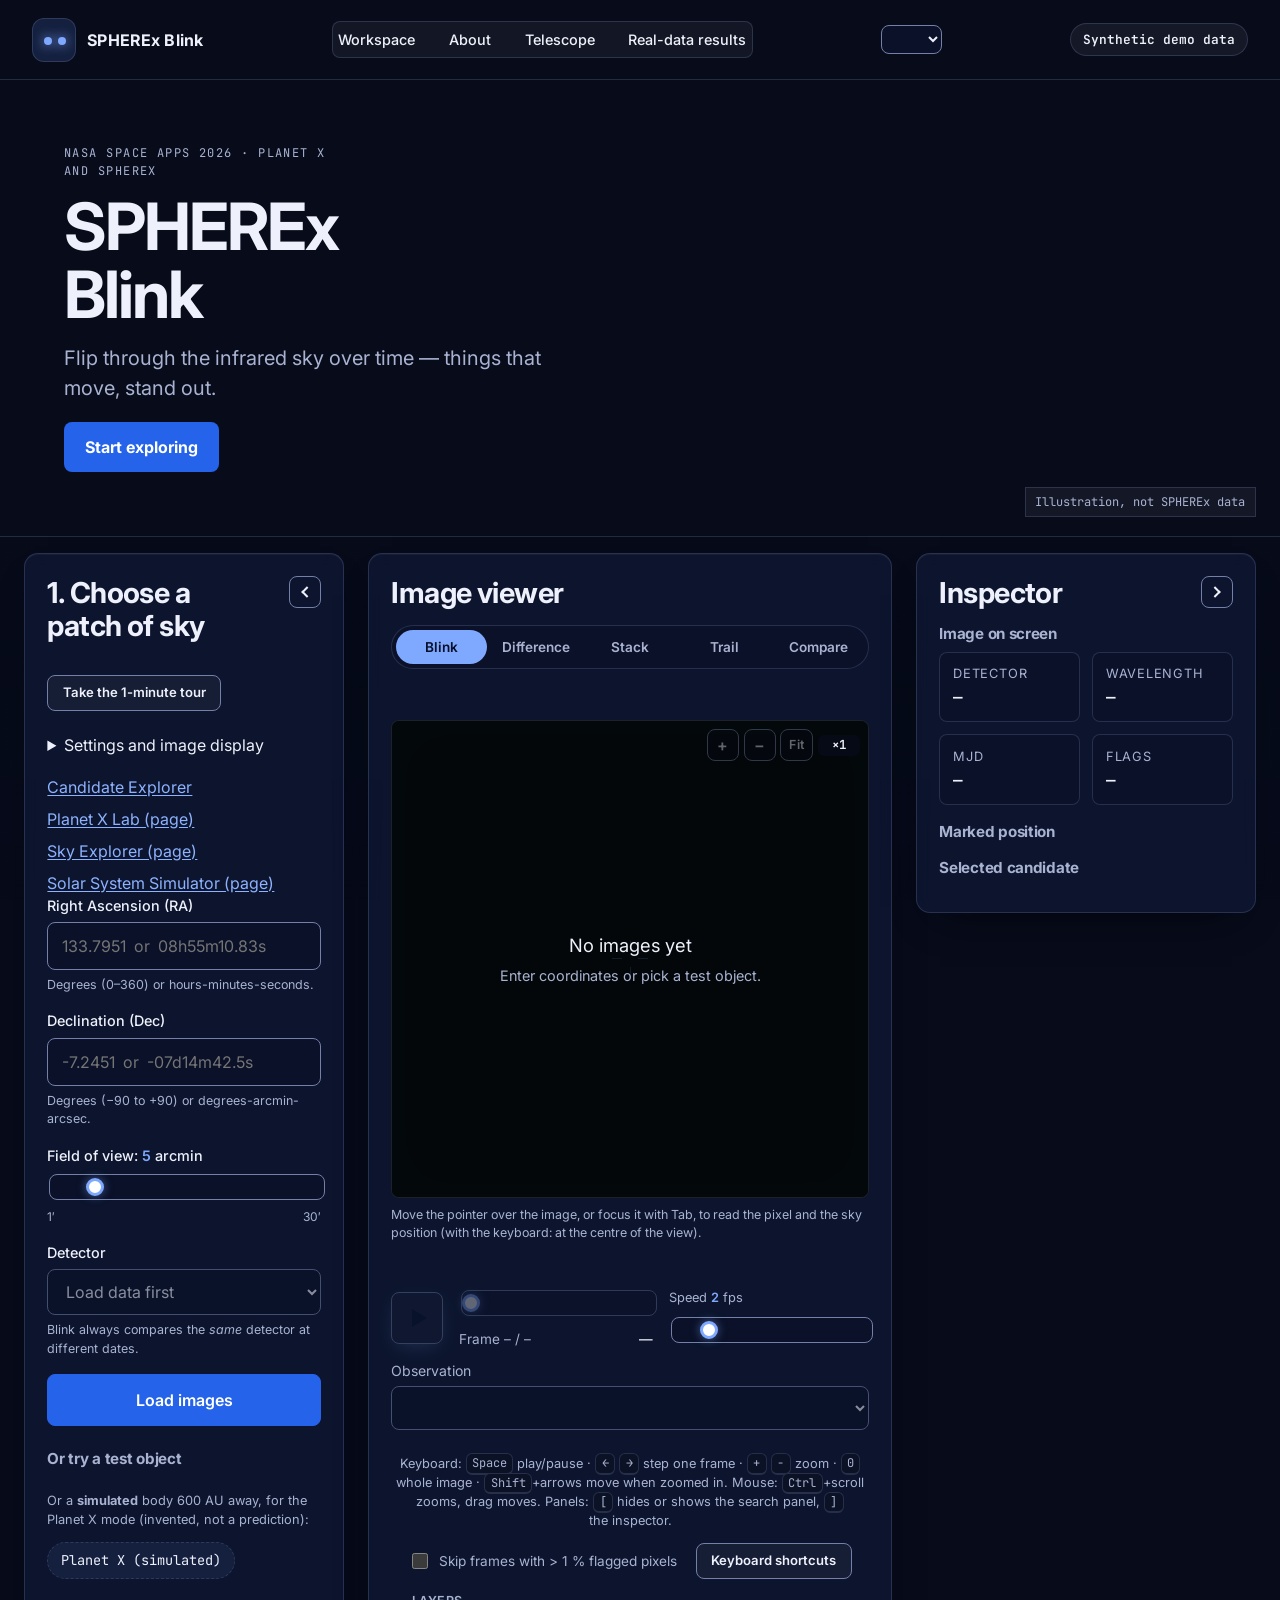
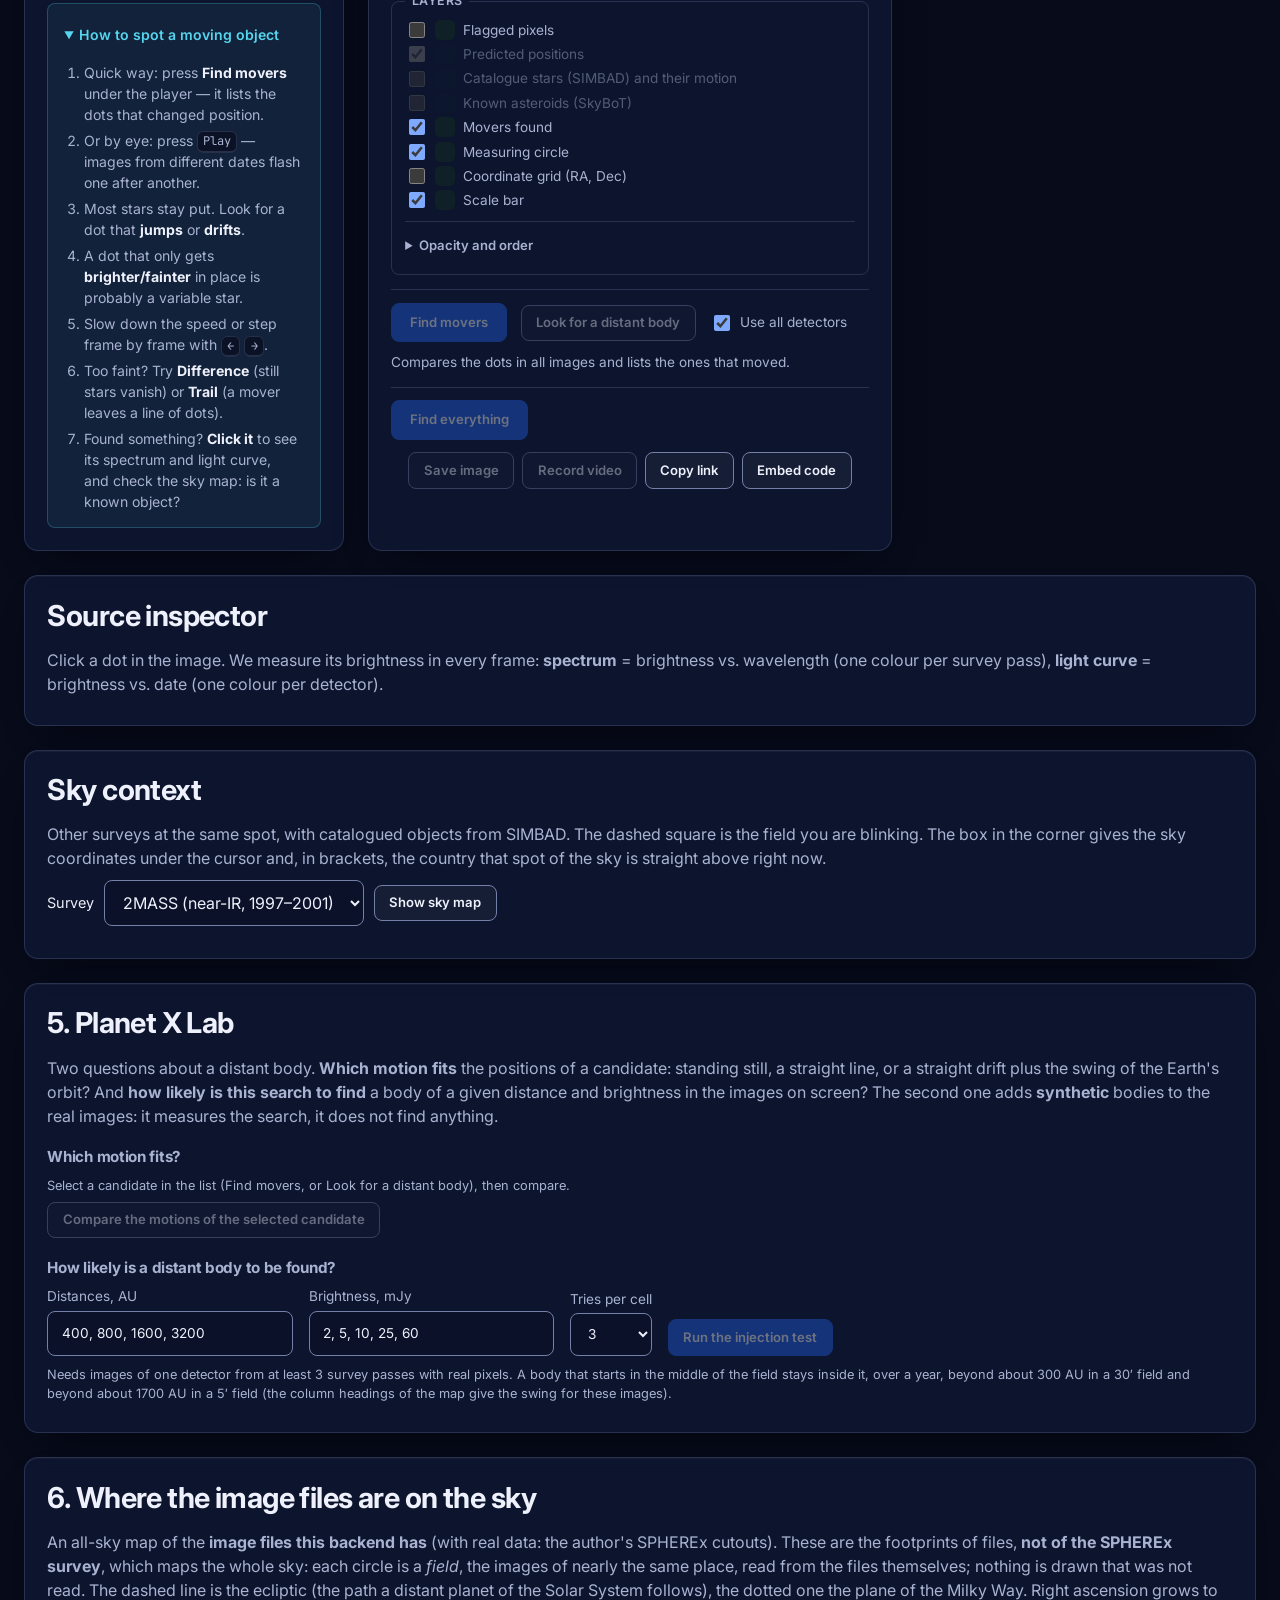
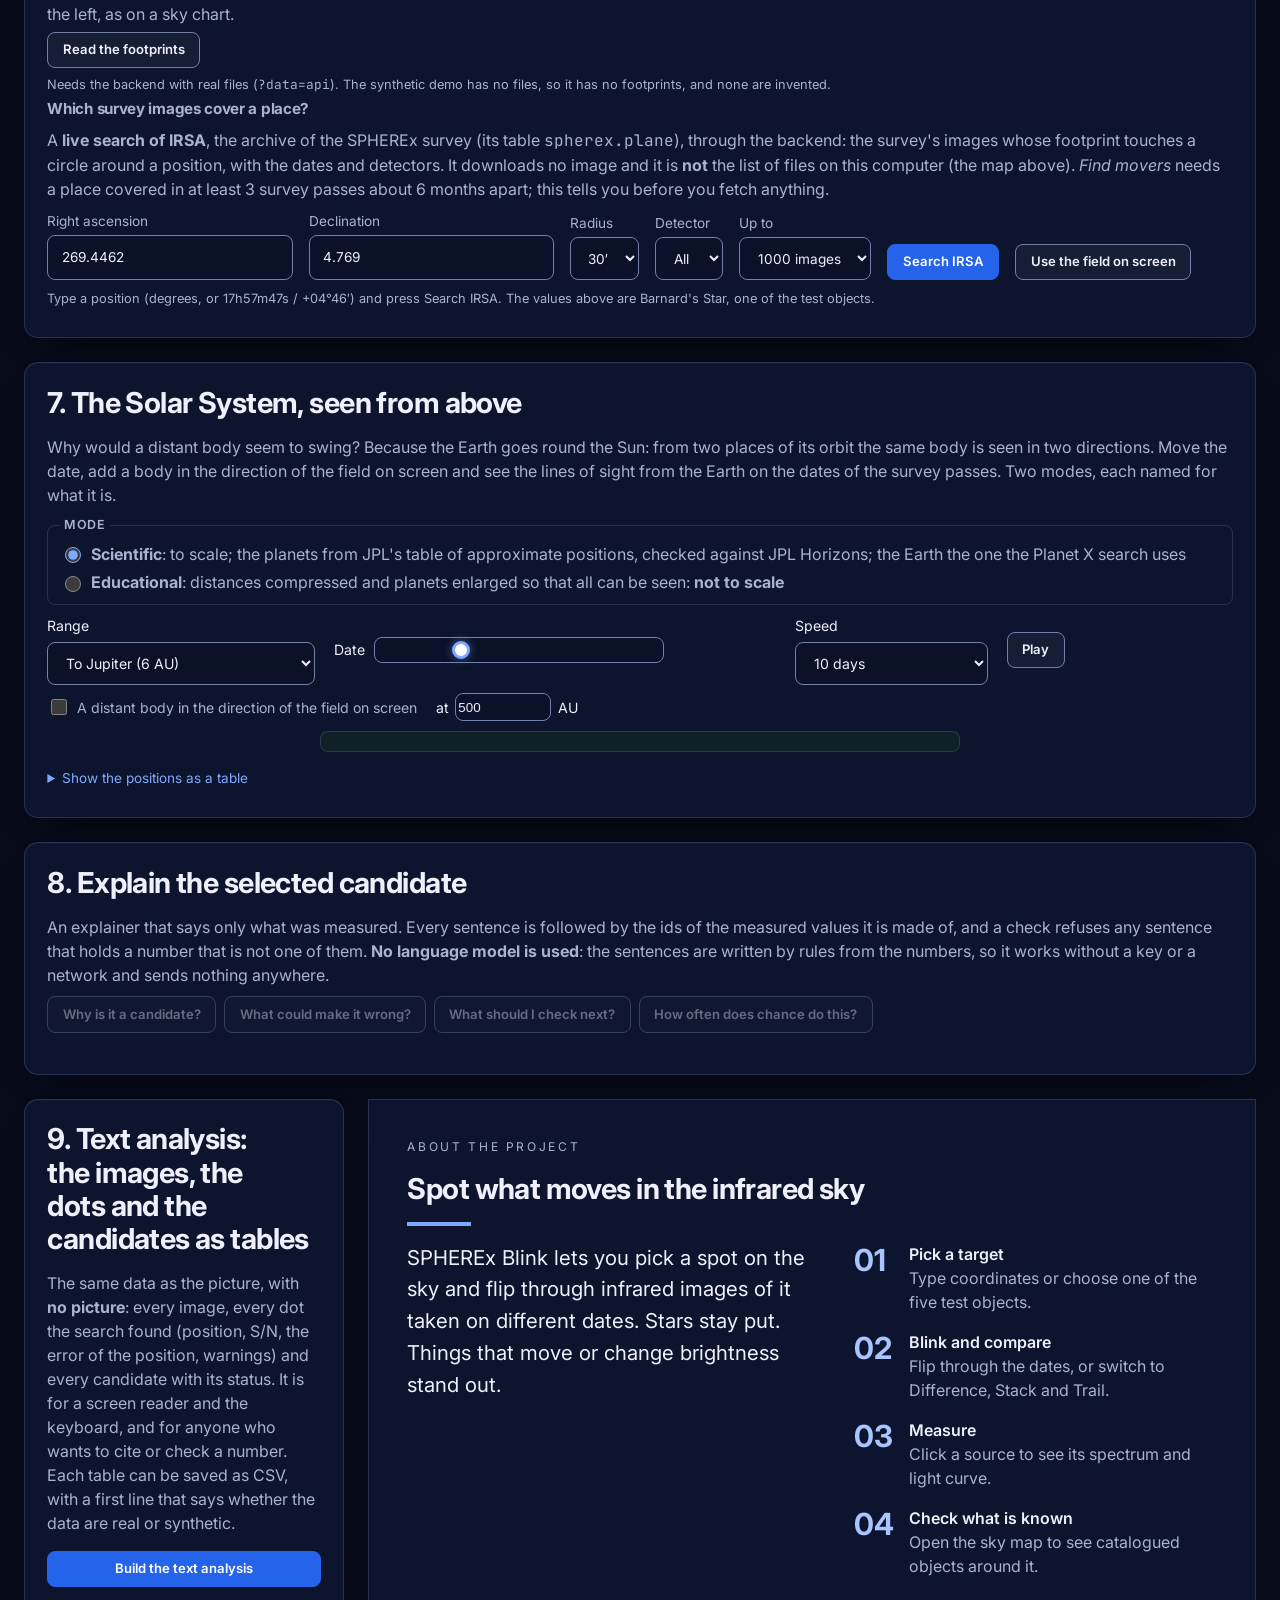
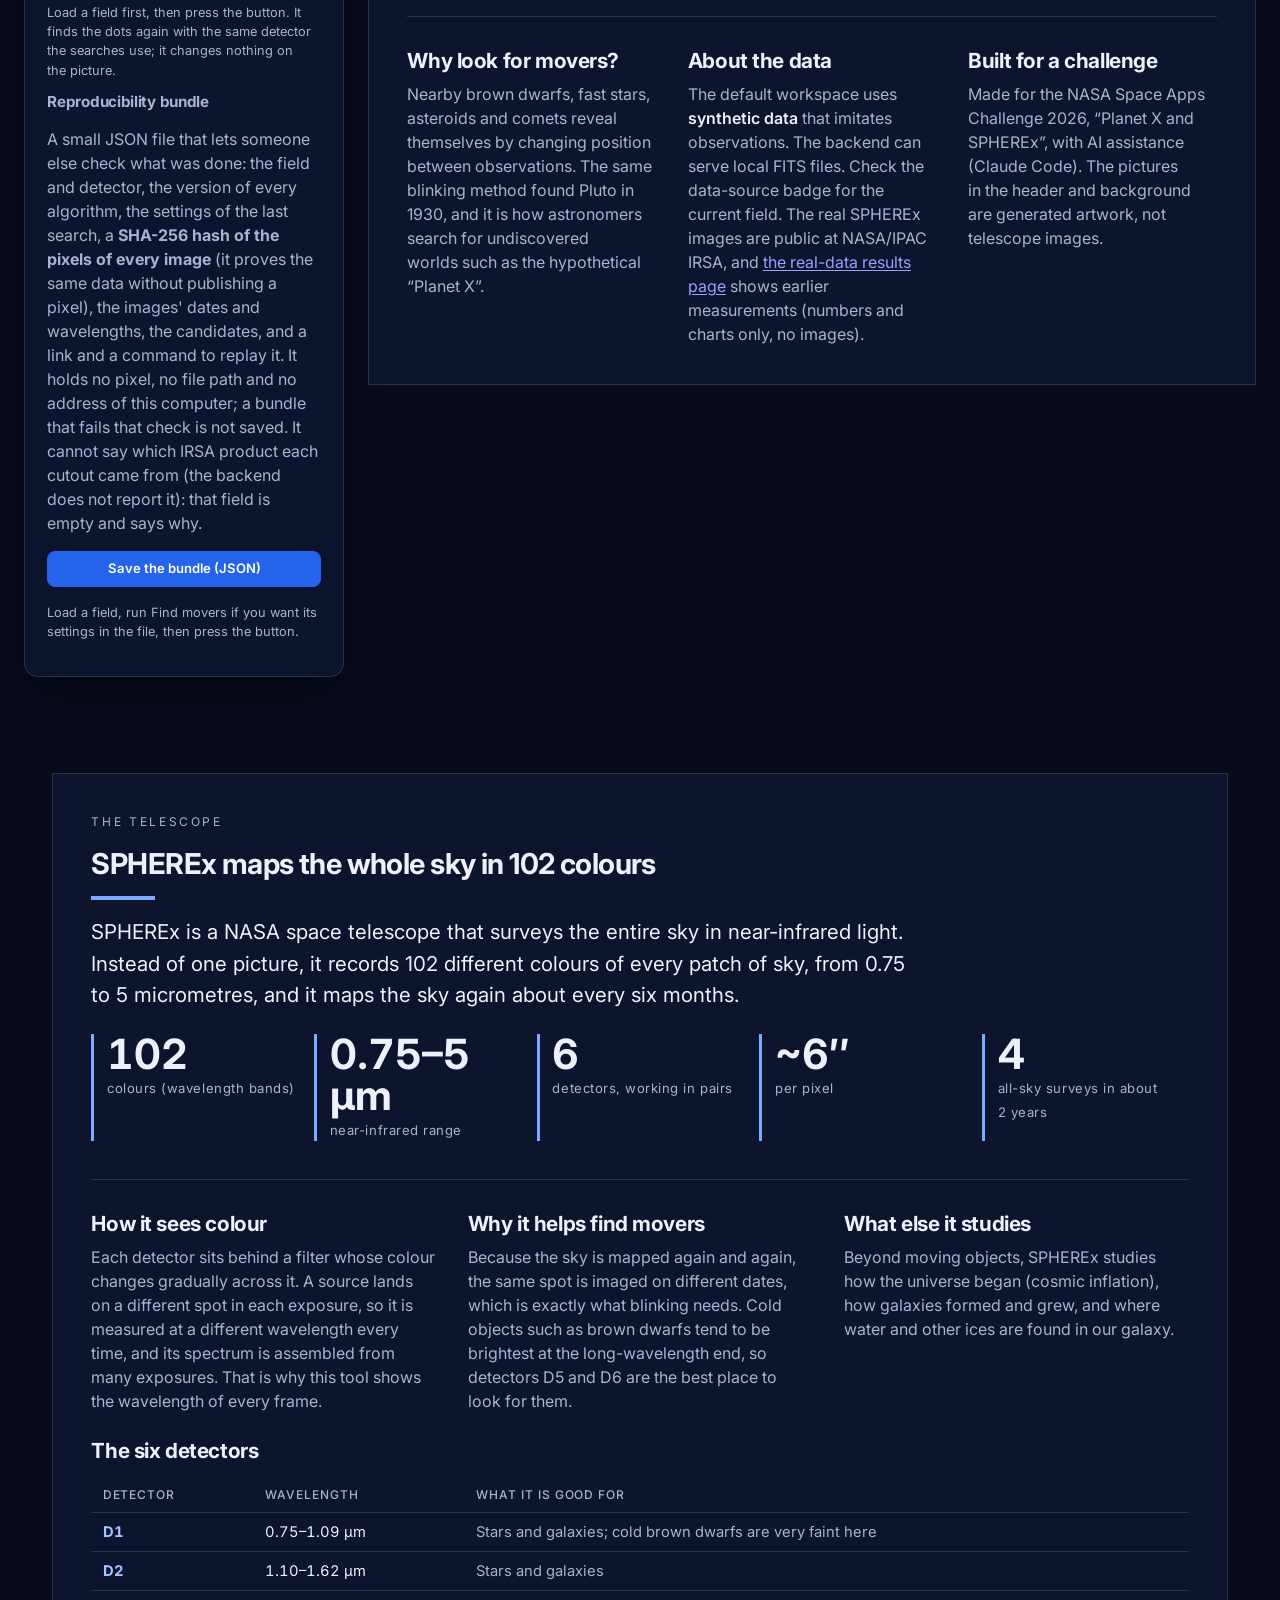
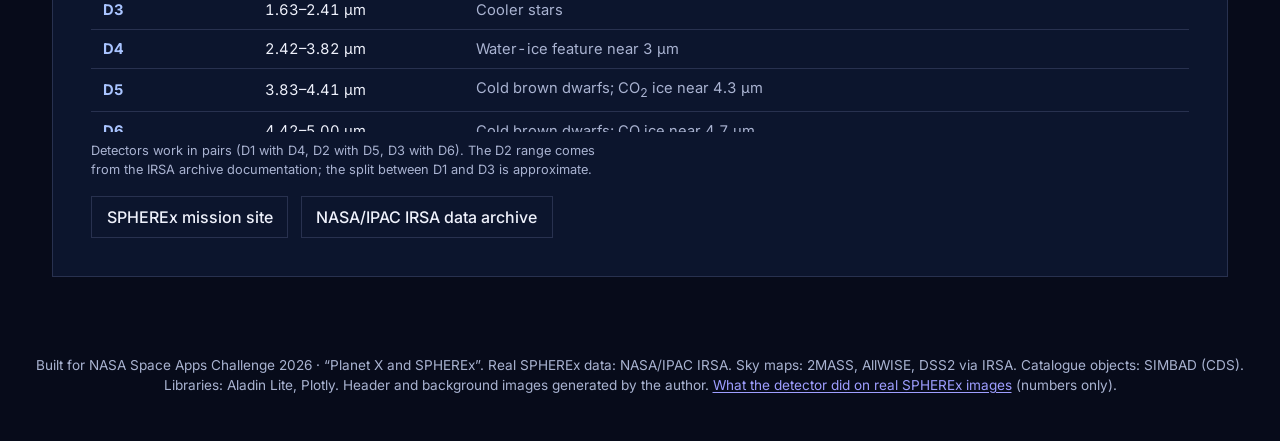
==== commit 9e4badbe: "Redesign: Midnight theme (dark navy, one blue action, two-column product hero) as the new default; E" ====
--- a/frontend/index.html
+++ b/frontend/index.html
@@ -1,11 +1,11 @@
 <!DOCTYPE html>
-<html lang="en" data-theme="editorial">
+<html lang="en" data-theme="midnight">
 <head>
   <meta charset="UTF-8">
   <meta name="viewport" content="width=device-width, initial-scale=1.0">
-  <meta name="theme-color" content="#F6F4EF">
+  <meta name="theme-color" content="#070B1A">
   <!-- Colour theme, applied before the first paint (js/features/theme.js does the same and handles the switch; keep the key and the names in step) -->
-  <script>try{var t=new URLSearchParams(location.search).get("theme")||localStorage.getItem("spherex-blink-theme");if(/^(editorial|nebula|deep-space|observatory|light|classic)$/.test(t))document.documentElement.dataset.theme=t}catch(e){}</script>
+  <script>try{var t=new URLSearchParams(location.search).get("theme")||localStorage.getItem("spherex-blink-theme");if(/^(midnight|editorial|nebula|deep-space|observatory|light|classic)$/.test(t))document.documentElement.dataset.theme=t}catch(e){}</script>
   <title>SPHEREx Blink – Spot Moving Objects in the Infrared Sky</title>
   <meta name="description" content="Enter sky coordinates and blink through NASA SPHEREx near-infrared images taken at different times to spot moving objects like brown dwarfs, nearby stars and asteroids.">
 
--- a/frontend/css/styles.css
+++ b/frontend/css/styles.css
@@ -1319,3 +1319,86 @@
 [data-theme="editorial"] .hero-logo, [data-theme="editorial"] .hero-title, [data-theme="editorial"] .hero-title :is(h1, p, span), [data-theme="editorial"] .hero-tag, [data-theme="editorial"] .hero-nav a { color: var(--text); }
 [data-theme="editorial"] .hero::before { background: var(--bg); height: 4.6rem; }
 [data-theme="editorial"] .hero-cta, [data-theme="editorial"] .hero-cta:hover { color: #FFFFFF; }
+
+/* ---------- Redesign step 2: navigation and banner, editorial theme (CSS only) ---------- */
+[data-theme="editorial"] .hero { background: var(--bg); min-height: 0; border-bottom: 1px solid var(--text); display: grid; grid-template-columns: minmax(0, 1.05fr) minmax(0, 1fr); grid-template-rows: auto 1fr; }
+[data-theme="editorial"] .hero::before { display: none; }
+[data-theme="editorial"] .hero::after { position: static; grid-column: 2; grid-row: 2; min-height: 22rem; transform: none; border-left: 1px solid var(--text); filter: none; z-index: 0; }
+[data-theme="editorial"] .hero-top { grid-column: 1 / -1; border-bottom: 1px solid var(--border); background: var(--bg); }
+[data-theme="editorial"] .hero-title { grid-column: 1; grid-row: 2; width: auto; align-self: center; background: transparent; padding: clamp(1.2rem, 4vw, 3.5rem); }
+[data-theme="editorial"] .hero-eyebrow { font-family: var(--font-mono); color: var(--text-muted); letter-spacing: .12em; }
+[data-theme="editorial"] .hero-credit { background: var(--surface); border: 1px solid var(--border); font-family: var(--font-mono); }
+[data-theme="editorial"] .hero-scroll { display: none; }
+[data-theme="editorial"] .hero-nav a:hover { color: var(--text); text-decoration-thickness: 2px; }
+[data-theme="editorial"] .hero .badge { background: var(--surface); color: var(--text); border: 1px solid var(--text); border-radius: var(--radius-sm); font-family: var(--font-mono); }
+@media (max-width: 860px) {
+  [data-theme="editorial"] .hero { grid-template-columns: minmax(0, 1fr); }
+  [data-theme="editorial"] .hero::after { grid-column: 1; grid-row: 3; min-height: 14rem; border-left: 0; border-top: 1px solid var(--text); }
+}
+
+/* =========================================================
+   MIDNIGHT (default since the second redesign of 11 Nov 2026): the reference was a dark, product-first page: navy ground, one clear blue action, large clean
+   headlines, quiet bordered surfaces, no decoration for its own sake. Colour comes from the sky photo and the data, not from the interface.
+   Contrast (checked by scratch/test_theme.mjs): text on the ground > 15:1, muted text > 8:1, white on the blue action 5.2:1.
+   Same functions, ids, classes and ARIA as every other theme: only tokens and CSS rules differ.
+   ========================================================= */
+[data-theme="midnight"] {
+  color-scheme: dark;
+  --bg: #070B1A; --bg-2: #0B1226; --surface: #0E1730; --raised: #15203F; --field: #0A1128;
+  --border: rgb(148 163 214 / .2); --control-border: #7480A8;
+  --text: #EEF1FB; --text-muted: #A9B3D1; --text-faint: #7F8BB0;
+  --primary: #2563EB; --primary-hover: #1D4FD8;
+  --accent: #7FA8FF; --accent-hi: #A9C4FF; --accent-text: #8DB2FF; --accent-rgb: 127 168 255; --on-accent: #06102A;
+  --accent-2: #56D6EE; --alt-rgb: 86 214 238; --rust: #FF6B6B;
+  --warn: #F5B942; --warn-rgb: 245 185 66; --danger: #FF8A94; --success: #4FD6A0;
+  --bg-rgb: 7 11 26; --surface-rgb: 14 23 48; --text-rgb: 238 241 251;
+  --panel-alpha: .9; --veil-top: .72; --veil-bottom: .94;
+  --radius: 14px; --radius-sm: 8px;
+  --shadow: 0 1px 0 rgb(255 255 255 / .04) inset, 0 18px 40px -24px rgb(0 0 0 / .8);
+  --display: "Space Grotesk", "Inter", system-ui, sans-serif; --font-head: "Space Grotesk", "Inter", system-ui, sans-serif;
+  --font-body: "Inter", system-ui, -apple-system, "Segoe UI", sans-serif;
+  --font-mono: "JetBrains Mono", ui-monospace, "SF Mono", Menlo, Consolas, monospace;
+}
+[data-theme="midnight"] body { background: var(--bg); }
+[data-theme="midnight"] :is(.stage, .chart) { --bg: #050814; --field: #050814; }
+/* type: large, tight headlines; controls in the plain sans; numbers and metadata in monospace */
+[data-theme="midnight"] :is(h1, h2, h3) { font-family: var(--font-head); font-weight: 700; letter-spacing: -.02em; text-wrap: balance; }
+[data-theme="midnight"] h2 { font-size: clamp(1.35rem, 1rem + 1vw, 1.9rem); line-height: 1.15; }
+[data-theme="midnight"] p, [data-theme="midnight"] li { text-wrap: pretty; }
+[data-theme="midnight"] :is(.badge, .chip, .cite, .tl-pass, code, kbd, .hero-eyebrow, .hero-credit) { font-family: var(--font-mono); }
+/* surfaces: one hairline border, a soft inner highlight, no glow */
+[data-theme="midnight"] .panel { border: 1px solid var(--border); border-radius: var(--radius); box-shadow: var(--shadow); }
+[data-theme="midnight"] :is(.btn, .btn-primary, .chip, .mover-item, .overview-item, .discover-item) { transition: background-color .15s var(--ease), border-color .15s var(--ease), color .15s var(--ease), transform .12s var(--ease); }
+[data-theme="midnight"] :is(.btn, .btn-primary, .chip, .mover-item, .overview-item, .discover-item):hover { transform: none; box-shadow: none; }
+[data-theme="midnight"] .btn:active:not(:disabled) { transform: scale(.98); }
+/* buttons: quiet outline by default, ONE clear blue for every primary action */
+[data-theme="midnight"] .btn { background: rgb(255 255 255 / .04); border: 1px solid var(--control-border); border-radius: var(--radius-sm); color: var(--text); }
+[data-theme="midnight"] .btn:hover:not(:disabled) { background: rgb(255 255 255 / .09); border-color: var(--accent); }
+[data-theme="midnight"] .btn-primary, [data-theme="midnight"] #load-btn { background: var(--primary); border: 1px solid var(--primary); color: #FFFFFF; box-shadow: none; }
+[data-theme="midnight"] .btn-primary:hover:not(:disabled), [data-theme="midnight"] #load-btn:hover:not(:disabled) { background: var(--primary-hover); border-color: var(--primary-hover); box-shadow: none; }
+[data-theme="midnight"] :is(input, select, textarea) { background: var(--field); border: 1px solid var(--control-border); border-radius: var(--radius-sm); color: var(--text); }
+[data-theme="midnight"] :is(input, select, textarea):focus { box-shadow: none; outline: 2px solid var(--accent); outline-offset: 1px; border-color: var(--accent); }
+[data-theme="midnight"] :focus-visible { outline: 2px solid var(--accent); outline-offset: 2px; }
+[data-theme="midnight"] a { text-underline-offset: .15em; }
+/* the banner: a two-column product hero, the sky photo on the right fading into the ground */
+[data-theme="midnight"] .hero { background: var(--bg); min-height: 0; display: grid; grid-template-columns: minmax(0, 1.05fr) minmax(0, 1fr); grid-template-rows: auto 1fr; border-bottom: 1px solid var(--border); overflow: hidden; }
+[data-theme="midnight"] .hero::before { display: none; }
+[data-theme="midnight"] .hero::after { position: static; grid-column: 2; grid-row: 2; min-height: 26rem; transform: none; filter: none; z-index: 0; -webkit-mask-image: linear-gradient(90deg, transparent, #000 38%); mask-image: linear-gradient(90deg, transparent, #000 38%); }
+[data-theme="midnight"] .hero-top { grid-column: 1 / -1; background: transparent; border-bottom: 1px solid var(--border); position: relative; z-index: 2; }
+[data-theme="midnight"] .hero-title { grid-column: 1; grid-row: 2; width: auto; align-self: center; background: transparent; padding: clamp(1.4rem, 5vw, 4.5rem); position: relative; z-index: 1; }
+[data-theme="midnight"] .hero-title h1 { font-size: clamp(2.2rem, 1.2rem + 3.6vw, 4.2rem); line-height: 1.04; letter-spacing: -.03em; }
+[data-theme="midnight"] :is(.hero-logo, .hero-title, .hero-title :is(h1, p, span), .hero-tag, .hero-nav a) { color: var(--text); }
+[data-theme="midnight"] .hero-title p { color: var(--text-muted); max-width: 44ch; }
+[data-theme="midnight"] .hero-nav { background: rgb(255 255 255 / .05); border: 1px solid var(--border); border-radius: var(--radius-sm); backdrop-filter: none; -webkit-backdrop-filter: none; }
+[data-theme="midnight"] .hero-nav a { text-decoration: none; border-radius: 6px; }
+[data-theme="midnight"] .hero-nav a:hover { background: rgb(255 255 255 / .08); color: var(--text); }
+[data-theme="midnight"] .hero-eyebrow { color: var(--text-muted); letter-spacing: .12em; }
+[data-theme="midnight"] .hero-credit { background: rgb(255 255 255 / .05); border: 1px solid var(--border); color: var(--text-muted); }
+[data-theme="midnight"] .hero-cta, [data-theme="midnight"] .hero-cta:hover { color: #FFFFFF; background: var(--primary); border-radius: var(--radius-sm); }
+[data-theme="midnight"] .hero-scroll { display: none; }
+[data-theme="midnight"] .hero .badge { background: rgb(255 255 255 / .06); color: var(--text); border: 1px solid var(--border); border-radius: 999px; }
+@media (max-width: 860px) {
+  [data-theme="midnight"] .hero { grid-template-columns: minmax(0, 1fr); }
+  [data-theme="midnight"] .hero::after { grid-column: 1; grid-row: 3; min-height: 14rem; -webkit-mask-image: linear-gradient(180deg, transparent, #000 40%); mask-image: linear-gradient(180deg, transparent, #000 40%); }
+}
+@media (prefers-reduced-motion: reduce) { [data-theme="midnight"] * { transition: none !important; } }
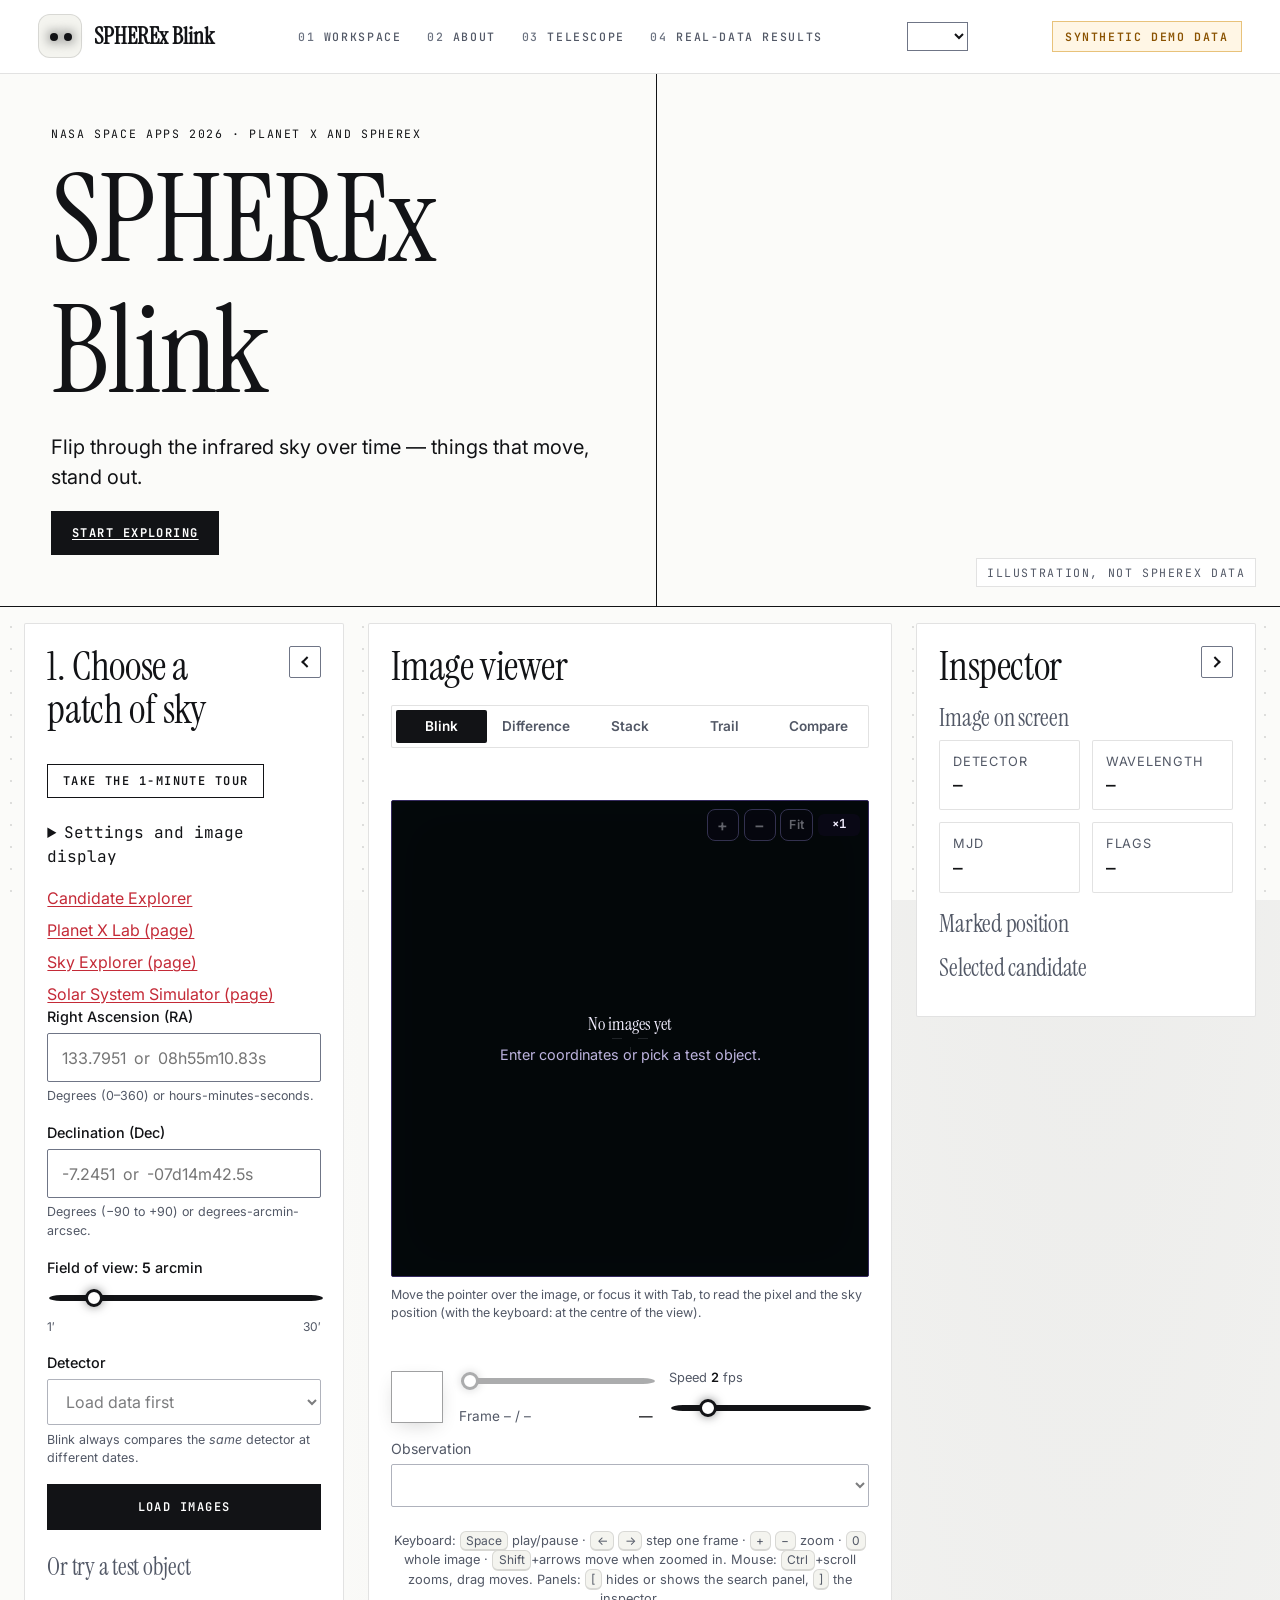
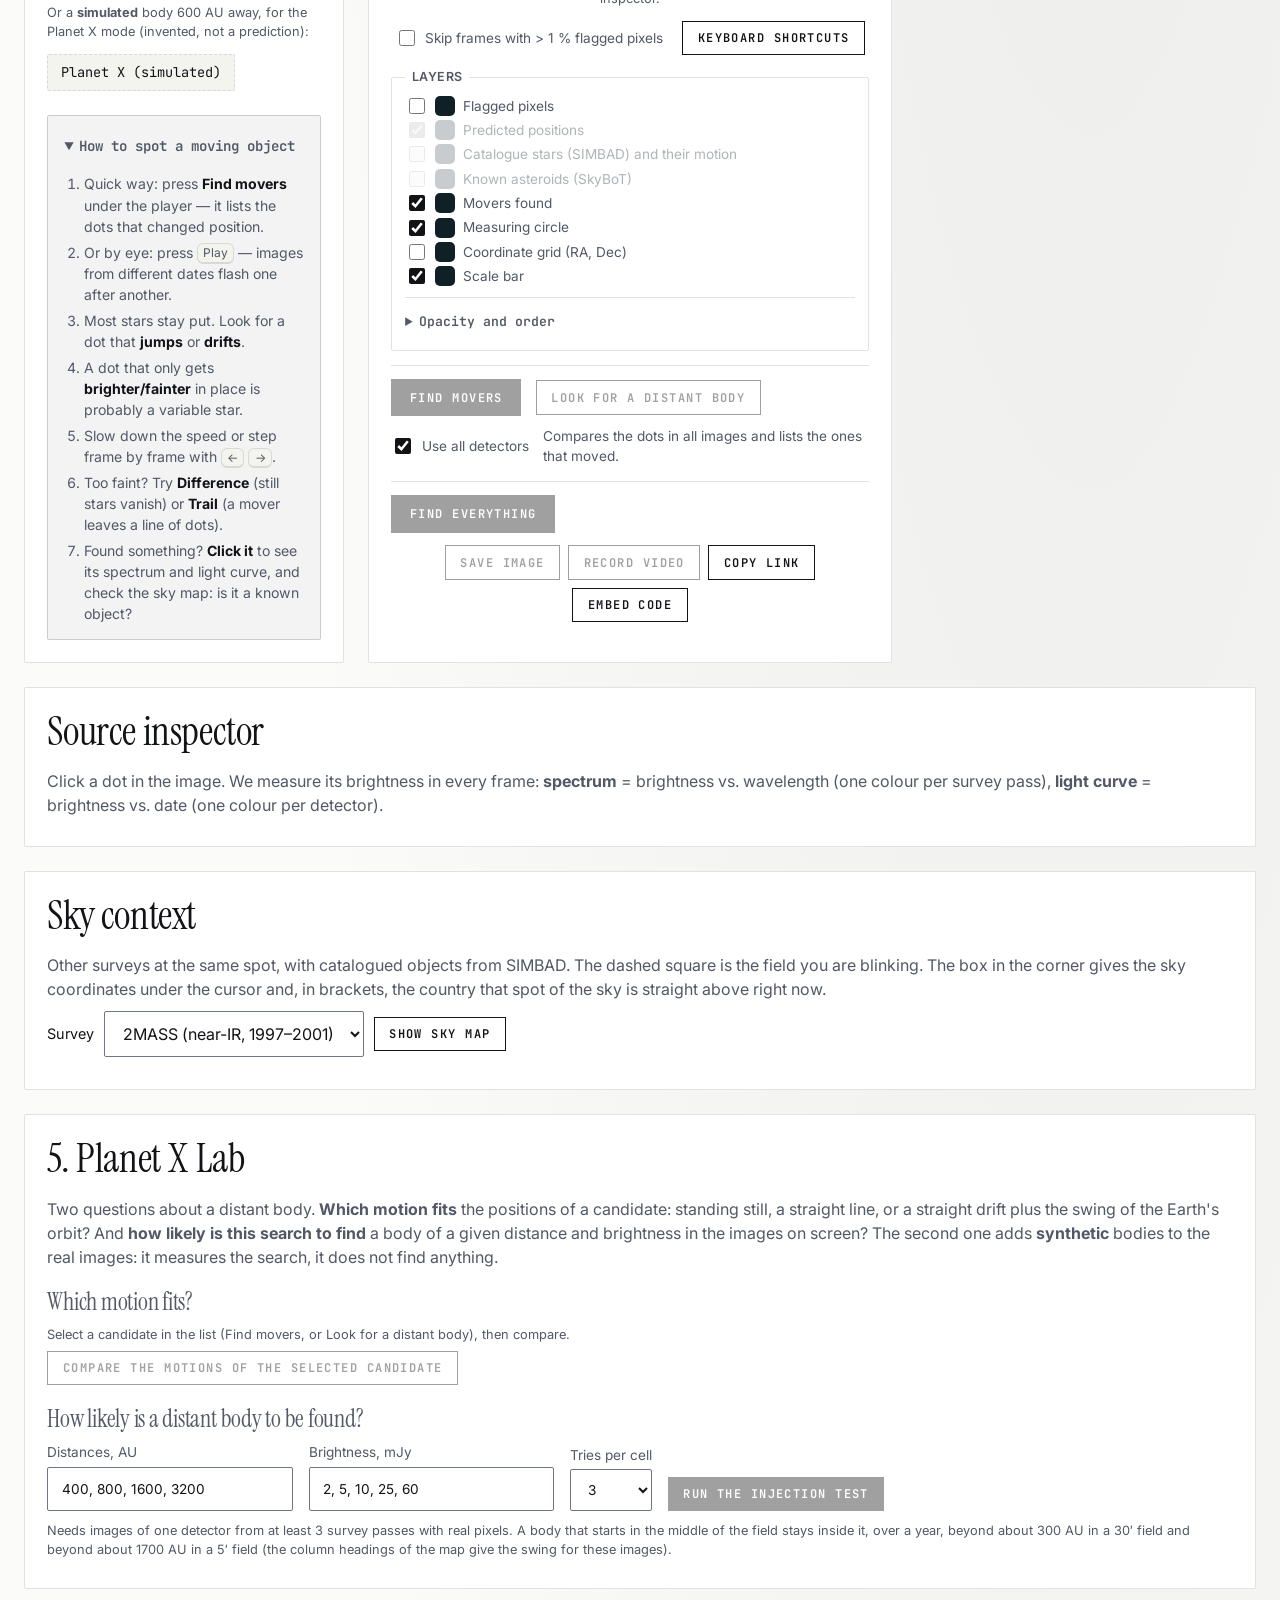
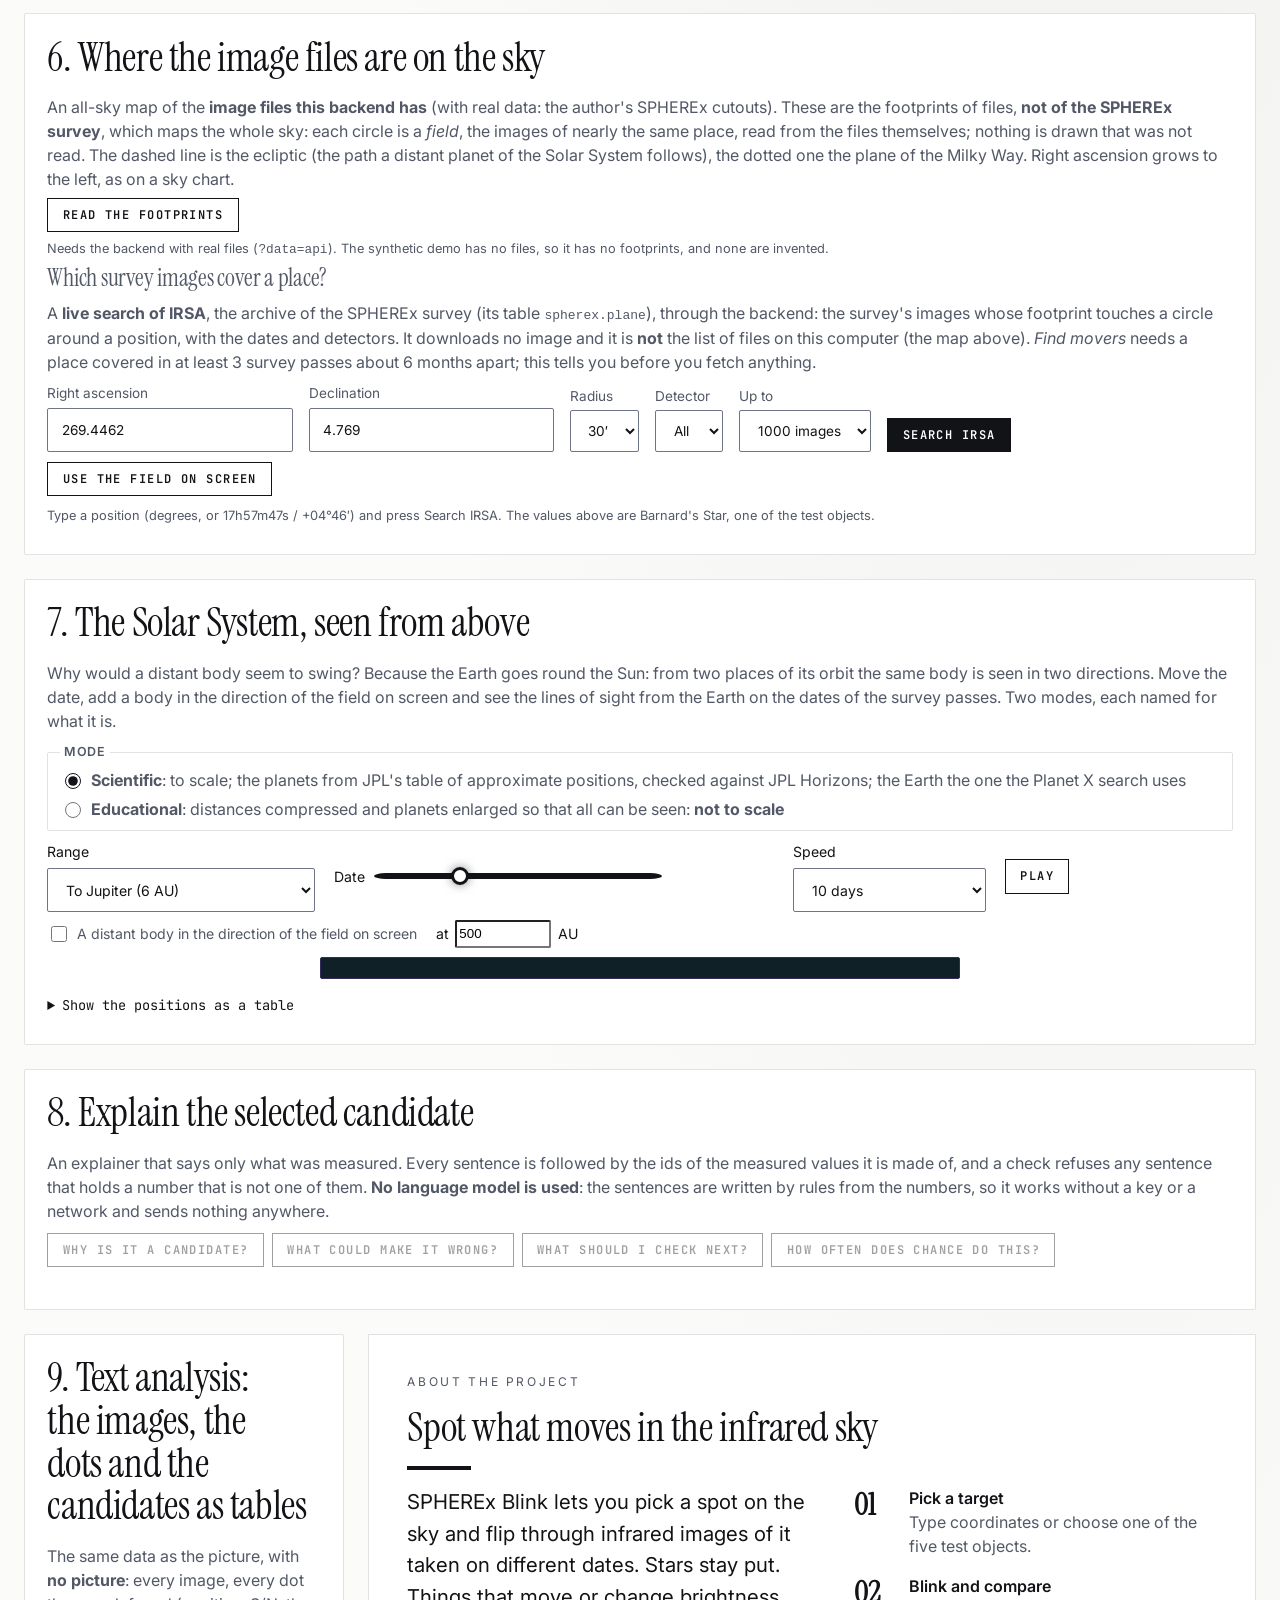
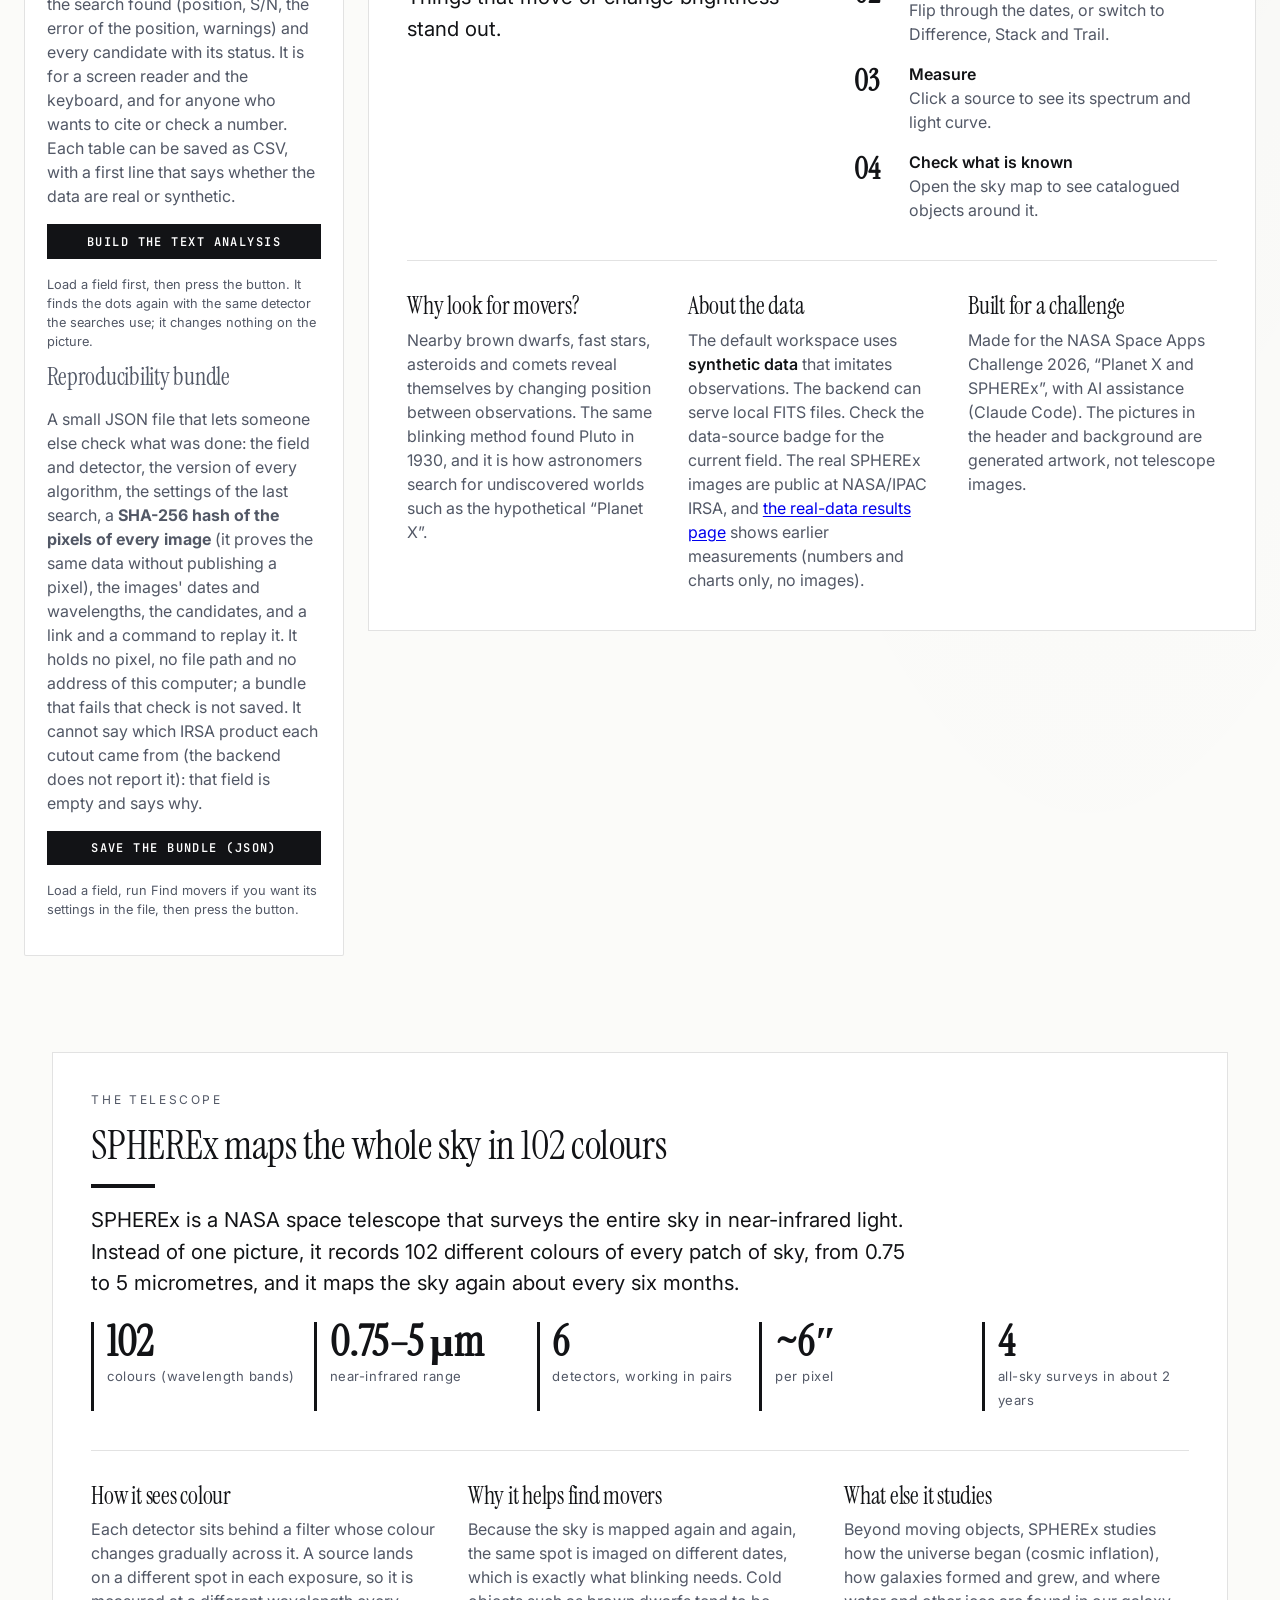
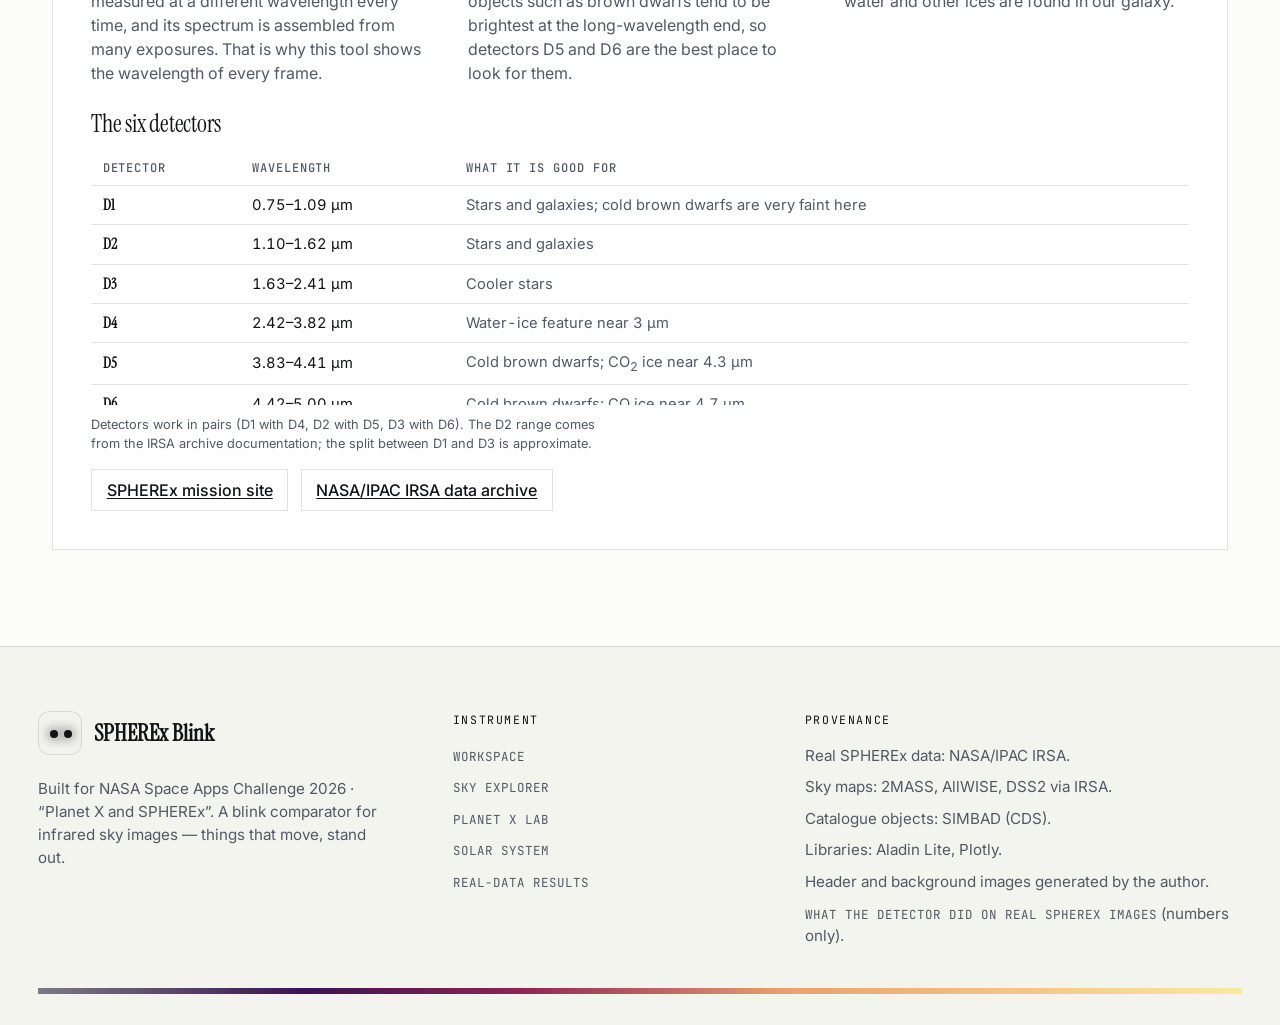
==== commit 4b3d71e6: "Redesign (Paper) step 1: tokens, serif and mono type, numbered top bar, three-column footer; Paper i" ====
--- a/frontend/index.html
+++ b/frontend/index.html
@@ -1,18 +1,18 @@
 <!DOCTYPE html>
-<html lang="en" data-theme="midnight">
+<html lang="en" data-theme="paper">
 <head>
   <meta charset="UTF-8">
   <meta name="viewport" content="width=device-width, initial-scale=1.0">
-  <meta name="theme-color" content="#070B1A">
+  <meta name="theme-color" content="#FBFBF9">
   <!-- Colour theme, applied before the first paint (js/features/theme.js does the same and handles the switch; keep the key and the names in step) -->
-  <script>try{var t=new URLSearchParams(location.search).get("theme")||localStorage.getItem("spherex-blink-theme");if(/^(midnight|editorial|nebula|deep-space|observatory|light|classic)$/.test(t))document.documentElement.dataset.theme=t}catch(e){}</script>
+  <script>try{var t=new URLSearchParams(location.search).get("theme")||localStorage.getItem("spherex-blink-theme");if(/^(paper|midnight|editorial|nebula|deep-space|observatory|light|classic)$/.test(t))document.documentElement.dataset.theme=t}catch(e){}</script>
   <title>SPHEREx Blink – Spot Moving Objects in the Infrared Sky</title>
   <meta name="description" content="Enter sky coordinates and blink through NASA SPHEREx near-infrared images taken at different times to spot moving objects like brown dwarfs, nearby stars and asteroids.">
 
   <!-- Google Fonts: Space Grotesk for headings, Inter for body text -->
   <link rel="preconnect" href="https://fonts.googleapis.com">
   <link rel="preconnect" href="https://fonts.gstatic.com" crossorigin>
-  <link href="https://fonts.googleapis.com/css2?family=Inter:wght@400;500;600;700&family=JetBrains+Mono:wght@400;500&family=Oswald:wght@500;700&family=Space+Grotesk:wght@500;700&display=swap" rel="stylesheet">
+  <link href="https://fonts.googleapis.com/css2?family=Inter:wght@400;500;600;700&family=Instrument+Serif:ital@0;1&family=JetBrains+Mono:wght@400;500&family=Oswald:wght@500;700&family=Space+Grotesk:wght@500;700&display=swap" rel="stylesheet">
 
   <script>if (/[?&]embed=1(&|$)/.test(location.search)) document.documentElement.classList.add("embed");</script>   <!-- ?embed=1: workspace only, for an <iframe> -->
   <link rel="stylesheet" href="css/styles.css?v=20">
@@ -670,7 +670,28 @@
   </section>
 
   <footer class="site-footer">
-    <p>Built for NASA Space Apps Challenge 2026 &middot; &ldquo;Planet X and SPHEREx&rdquo;. Real SPHEREx data: NASA/IPAC IRSA. Sky maps: 2MASS, AllWISE, DSS2 via IRSA. Catalogue objects: SIMBAD (CDS). Libraries: Aladin Lite, Plotly. Header and background images generated by the author. <a href="results.html">What the detector did on real SPHEREx images</a> (numbers only).</p>
+    <div class="foot-grid">
+      <div class="foot-brand">
+        <a class="hero-logo" href="#top"><span class="brand-logo" aria-hidden="true"></span><span>SPHEREx Blink</span></a>
+        <p>Built for NASA Space Apps Challenge 2026 &middot; &ldquo;Planet X and SPHEREx&rdquo;. A blink comparator for infrared sky images &mdash; things that move, stand out.</p>
+      </div>
+      <nav class="foot-col" aria-label="Pages of the project">
+        <p class="foot-h">Instrument</p>
+        <ul><li><a href="#workspace">Workspace</a></li><li><a href="#sky-explorer">Sky explorer</a></li><li><a href="#planet-lab">Planet X lab</a></li><li><a href="#solar-system">Solar system</a></li><li><a href="results.html">Real-data results</a></li></ul>
+      </nav>
+      <div class="foot-col">
+        <p class="foot-h">Provenance</p>
+        <ul>
+          <li>Real SPHEREx data: NASA/IPAC IRSA.</li>
+          <li>Sky maps: 2MASS, AllWISE, DSS2 via IRSA.</li>
+          <li>Catalogue objects: SIMBAD (CDS).</li>
+          <li>Libraries: Aladin Lite, Plotly.</li>
+          <li>Header and background images generated by the author.</li>
+          <li><a href="results.html">What the detector did on real SPHEREx images</a> (numbers only).</li>
+        </ul>
+      </div>
+    </div>
+    <div class="foot-bar" aria-hidden="true"></div>
   </footer>
 
   <!-- type="module" lets us use import/export without a bundler.
--- a/frontend/css/styles.css
+++ b/frontend/css/styles.css
@@ -1286,7 +1286,7 @@
   --font-mono: "JetBrains Mono", ui-monospace, "SF Mono", Menlo, Consolas, monospace;
 }
 /* the picture, the charts and the photo banner keep a dark ground (the image is black sky; the chart colours were validated on a dark ground): the Nebula tokens, as in the light theme */
-[data-theme="editorial"] :is(.stage, .chart) {
+:is([data-theme="editorial"], [data-theme="paper"]) :is(.stage, .chart) {
   color-scheme: dark;
   --bg: #0C0919; --bg-2: #130E2B; --surface: #1A1438; --raised: #261D52; --field: #0F0A22; --border: #35295F; --control-border: #7E72B8;
   --text: #F2EEFF; --text-muted: #BCB3DE; --text-faint: #8D84B8; --accent: #F2EEFF; --accent-hi: #F2EEFF; --accent-text: #F2EEFF; --accent-rgb: 242 238 255; --on-accent: #14081F;
@@ -1294,46 +1294,46 @@
   color: var(--text);
 }
 /* no photo, no stars, no glass, no glow */
-[data-theme="editorial"] body::before { background: var(--bg); }
-[data-theme="editorial"] .sky-bg { display: none; }
-[data-theme="editorial"] :is(.panel, .info-box, .hero-nav, .tooltip, .dlg) { backdrop-filter: none; -webkit-backdrop-filter: none; }
-[data-theme="editorial"] :is(.btn, .btn-primary, .chip, .mover-item, .overview-item, .discover-item):hover { transform: none; box-shadow: none; }
-[data-theme="editorial"] :is(.btn-primary, .btn-primary:hover:not(:disabled)) { box-shadow: none; }
+:is([data-theme="editorial"], [data-theme="paper"]) body::before { background: var(--bg); }
+:is([data-theme="editorial"], [data-theme="paper"]) .sky-bg { display: none; }
+:is([data-theme="editorial"], [data-theme="paper"]) :is(.panel, .info-box, .hero-nav, .tooltip, .dlg) { backdrop-filter: none; -webkit-backdrop-filter: none; }
+:is([data-theme="editorial"], [data-theme="paper"]) :is(.btn, .btn-primary, .chip, .mover-item, .overview-item, .discover-item):hover { transform: none; box-shadow: none; }
+:is([data-theme="editorial"], [data-theme="paper"]) :is(.btn-primary, .btn-primary:hover:not(:disabled)) { box-shadow: none; }
 /* a field in focus: a solid anthracite outline instead of the coloured glow (found by scratch/a11y_audit.mjs: removing the glow alone left six fields with no focus indicator) */
-[data-theme="editorial"] :is(input, select, textarea):focus { box-shadow: none; outline: 2px solid var(--text); outline-offset: 1px; border-color: var(--text); }
+:is([data-theme="editorial"], [data-theme="paper"]) :is(input, select, textarea):focus { box-shadow: none; outline: 2px solid var(--text); outline-offset: 1px; border-color: var(--text); }
 /* titles: the editorial face, bold; numbers and metadata: monospace */
-[data-theme="editorial"] :is(h1, h2, h3) { font-family: var(--font-head); font-weight: 700; letter-spacing: -.01em; }
+:is([data-theme="editorial"], [data-theme="paper"]) :is(h1, h2, h3) { font-family: var(--font-head); font-weight: 700; letter-spacing: -.01em; }
 /* buttons: square-ish, a 1 px anthracite border; the PRIMARY action is the only red thing on the page */
-[data-theme="editorial"] .btn { border-radius: var(--radius-sm); background: var(--surface); border-color: var(--text); }
-[data-theme="editorial"] .btn:hover:not(:disabled) { background: var(--bg-2); }
+:is([data-theme="editorial"], [data-theme="paper"]) .btn { border-radius: var(--radius-sm); background: var(--surface); border-color: var(--text); }
+:is([data-theme="editorial"], [data-theme="paper"]) .btn:hover:not(:disabled) { background: var(--bg-2); }
 /* the filled buttons of the sections (Find movers, Find everything, Run...) are anthracite; ONE button is red: the main action of the page, Load images */
-[data-theme="editorial"] .btn-primary { background: var(--text); color: #FFFFFF; border: 1px solid var(--text); }
-[data-theme="editorial"] .btn-primary:hover:not(:disabled) { background: #3A3A3E; border-color: #3A3A3E; }
-[data-theme="editorial"] #load-btn { background: var(--primary); border-color: var(--primary); }
-[data-theme="editorial"] #load-btn:hover:not(:disabled) { background: var(--primary-hover); border-color: var(--primary-hover); }
-[data-theme="editorial"] :is(.badge, .chip, .mode-switch, .mode-switch span, .theme-switch select, .cite, .tl-pass, select, input[type="text"], input[type="search"], input[type="number"]) { border-radius: var(--radius-sm); }
-[data-theme="editorial"] :focus-visible { outline: 2px solid var(--text); outline-offset: 2px; }
-[data-theme="editorial"] a { text-decoration: underline; text-underline-offset: .15em; }
-[data-theme="editorial"] .panel { border: 1px solid var(--border); }
+:is([data-theme="editorial"], [data-theme="paper"]) .btn-primary { background: var(--text); color: #FFFFFF; border: 1px solid var(--text); }
+:is([data-theme="editorial"], [data-theme="paper"]) .btn-primary:hover:not(:disabled) { background: #3A3A3E; border-color: #3A3A3E; }
+:is([data-theme="editorial"], [data-theme="paper"]) #load-btn { background: var(--primary); border-color: var(--primary); }
+:is([data-theme="editorial"], [data-theme="paper"]) #load-btn:hover:not(:disabled) { background: var(--primary-hover); border-color: var(--primary-hover); }
+:is([data-theme="editorial"], [data-theme="paper"]) :is(.badge, .chip, .mode-switch, .mode-switch span, .theme-switch select, .cite, .tl-pass, select, input[type="text"], input[type="search"], input[type="number"]) { border-radius: var(--radius-sm); }
+:is([data-theme="editorial"], [data-theme="paper"]) :focus-visible { outline: 2px solid var(--text); outline-offset: 2px; }
+:is([data-theme="editorial"], [data-theme="paper"]) a { text-decoration: underline; text-underline-offset: .15em; }
+:is([data-theme="editorial"], [data-theme="paper"]) .panel { border: 1px solid var(--border); }
 /* the banner in the editorial theme: anthracite words on the off-white ground (the old rules print white on the page colour); the scrim behind the top bar is a plain band, not a gradient */
-[data-theme="editorial"] .hero-logo, [data-theme="editorial"] .hero-title, [data-theme="editorial"] .hero-title :is(h1, p, span), [data-theme="editorial"] .hero-tag, [data-theme="editorial"] .hero-nav a { color: var(--text); }
-[data-theme="editorial"] .hero::before { background: var(--bg); height: 4.6rem; }
-[data-theme="editorial"] .hero-cta, [data-theme="editorial"] .hero-cta:hover { color: #FFFFFF; }
+:is([data-theme="editorial"], [data-theme="paper"]) .hero-logo, :is([data-theme="editorial"], [data-theme="paper"]) .hero-title, :is([data-theme="editorial"], [data-theme="paper"]) .hero-title :is(h1, p, span), :is([data-theme="editorial"], [data-theme="paper"]) .hero-tag, :is([data-theme="editorial"], [data-theme="paper"]) .hero-nav a { color: var(--text); }
+:is([data-theme="editorial"], [data-theme="paper"]) .hero::before { background: var(--bg); height: 4.6rem; }
+:is([data-theme="editorial"], [data-theme="paper"]) .hero-cta, :is([data-theme="editorial"], [data-theme="paper"]) .hero-cta:hover { color: #FFFFFF; }
 
 /* ---------- Redesign step 2: navigation and banner, editorial theme (CSS only) ---------- */
-[data-theme="editorial"] .hero { background: var(--bg); min-height: 0; border-bottom: 1px solid var(--text); display: grid; grid-template-columns: minmax(0, 1.05fr) minmax(0, 1fr); grid-template-rows: auto 1fr; }
-[data-theme="editorial"] .hero::before { display: none; }
-[data-theme="editorial"] .hero::after { position: static; grid-column: 2; grid-row: 2; min-height: 22rem; transform: none; border-left: 1px solid var(--text); filter: none; z-index: 0; }
-[data-theme="editorial"] .hero-top { grid-column: 1 / -1; border-bottom: 1px solid var(--border); background: var(--bg); }
-[data-theme="editorial"] .hero-title { grid-column: 1; grid-row: 2; width: auto; align-self: center; background: transparent; padding: clamp(1.2rem, 4vw, 3.5rem); }
-[data-theme="editorial"] .hero-eyebrow { font-family: var(--font-mono); color: var(--text-muted); letter-spacing: .12em; }
-[data-theme="editorial"] .hero-credit { background: var(--surface); border: 1px solid var(--border); font-family: var(--font-mono); }
-[data-theme="editorial"] .hero-scroll { display: none; }
-[data-theme="editorial"] .hero-nav a:hover { color: var(--text); text-decoration-thickness: 2px; }
-[data-theme="editorial"] .hero .badge { background: var(--surface); color: var(--text); border: 1px solid var(--text); border-radius: var(--radius-sm); font-family: var(--font-mono); }
+:is([data-theme="editorial"], [data-theme="paper"]) .hero { background: var(--bg); min-height: 0; border-bottom: 1px solid var(--text); display: grid; grid-template-columns: minmax(0, 1.05fr) minmax(0, 1fr); grid-template-rows: auto 1fr; }
+:is([data-theme="editorial"], [data-theme="paper"]) .hero::before { display: none; }
+:is([data-theme="editorial"], [data-theme="paper"]) .hero::after { position: static; grid-column: 2; grid-row: 2; min-height: 22rem; transform: none; border-left: 1px solid var(--text); filter: none; z-index: 0; }
+:is([data-theme="editorial"], [data-theme="paper"]) .hero-top { grid-column: 1 / -1; border-bottom: 1px solid var(--border); background: var(--bg); }
+:is([data-theme="editorial"], [data-theme="paper"]) .hero-title { grid-column: 1; grid-row: 2; width: auto; align-self: center; background: transparent; padding: clamp(1.2rem, 4vw, 3.5rem); }
+:is([data-theme="editorial"], [data-theme="paper"]) .hero-eyebrow { font-family: var(--font-mono); color: var(--text-muted); letter-spacing: .12em; }
+:is([data-theme="editorial"], [data-theme="paper"]) .hero-credit { background: var(--surface); border: 1px solid var(--border); font-family: var(--font-mono); }
+:is([data-theme="editorial"], [data-theme="paper"]) .hero-scroll { display: none; }
+:is([data-theme="editorial"], [data-theme="paper"]) .hero-nav a:hover { color: var(--text); text-decoration-thickness: 2px; }
+:is([data-theme="editorial"], [data-theme="paper"]) .hero .badge { background: var(--surface); color: var(--text); border: 1px solid var(--text); border-radius: var(--radius-sm); font-family: var(--font-mono); }
 @media (max-width: 860px) {
-  [data-theme="editorial"] .hero { grid-template-columns: minmax(0, 1fr); }
-  [data-theme="editorial"] .hero::after { grid-column: 1; grid-row: 3; min-height: 14rem; border-left: 0; border-top: 1px solid var(--text); }
+  :is([data-theme="editorial"], [data-theme="paper"]) .hero { grid-template-columns: minmax(0, 1fr); }
+  :is([data-theme="editorial"], [data-theme="paper"]) .hero::after { grid-column: 1; grid-row: 3; min-height: 14rem; border-left: 0; border-top: 1px solid var(--text); }
 }
 
 /* =========================================================
@@ -1402,3 +1402,83 @@
   [data-theme="midnight"] .hero::after { grid-column: 1; grid-row: 3; min-height: 14rem; -webkit-mask-image: linear-gradient(180deg, transparent, #000 40%); mask-image: linear-gradient(180deg, transparent, #000 40%); }
 }
 @media (prefers-reduced-motion: reduce) { [data-theme="midnight"] * { transition: none !important; } }
+
+/* ---------- Midnight: touch targets of 44 px (WCAG 2.5.5) on narrow or touch screens; layout only ---------- */
+@media (max-width: 860px), (pointer: coarse) {
+  [data-theme="midnight"] :is(.btn, button, select, summary, .theme-switch select, .hero-nav a, .tl-pass) { min-height: 44px; }
+  [data-theme="midnight"] :is(.btn, button.chip, .tl-pass) { min-width: 44px; }
+  [data-theme="midnight"] :is(input[type="text"], input[type="search"], input[type="number"], input:not([type]), select) { min-height: 44px; }
+  [data-theme="midnight"] label:has(> input[type="checkbox"], > input[type="radio"]) { min-height: 44px; display: flex; align-items: center; gap: .6rem; }
+  [data-theme="midnight"] .tl-dot { position: relative; }
+  [data-theme="midnight"] .tl-dot::after { content: ""; position: absolute; inset: -10px; }
+  [data-theme="midnight"] :is(.panel a, .info a, .hero-nav a) { display: inline-flex; align-items: center; min-height: 44px; }
+}
+
+/* ---------- Midnight: small polish (file picker, results-page links); CSS only ---------- */
+[data-theme="midnight"] input[type="file"]::file-selector-button { background: rgb(255 255 255 / .08); color: var(--text); border: 1px solid var(--control-border); border-radius: 6px; padding: .35rem .8rem; margin-right: .7rem; cursor: pointer; font: inherit; }
+[data-theme="midnight"] input[type="file"]::file-selector-button:hover { background: rgb(255 255 255 / .14); border-color: var(--accent); }
+[data-theme="midnight"] input[type="file"] { border-radius: var(--radius-sm); }
+
+/* =========================================================
+   PAPER (default since 11 Nov 2026): the page layout of the reference study ("Blink 3.0"): paper ground with a fine dot grid, large serif headlines, monospace
+   upper-case labels with wide tracking, hairlines instead of shadows, black primary buttons, one signal red for numbering and the active item, amber for the
+   "synthetic" chips. Shares the structural rules of Editorial (no glass, no glow, dark islands for the picture and the charts); the arrangement of the page
+   is in the PAPER sections below. Functions, ids, classes, labels and ARIA are the same as in every theme: labels are only DISPLAYED upper-case (text-transform).
+   Contrast (scratch/test_theme.mjs): text 17:1, muted 7.5:1, the signal red on paper 5.0:1 (the reference's #E63946 is 4.0:1 and fails AA for small text).
+   ========================================================= */
+[data-theme="paper"] {
+  color-scheme: light;
+  --bg: #FBFBF9; --bg-2: #F4F4EF; --surface: #FFFFFF; --raised: #F4F4EF; --field: #FFFFFF;
+  --border: rgb(18 19 22 / .12); --control-border: #6F7586;
+  --text: #121316; --text-muted: #525866; --text-faint: #6B7280;
+  --primary: #121316; --primary-hover: #2B2D33;
+  --accent: #121316; --accent-hi: #121316; --accent-text: #C42A37; --accent-rgb: 18 19 22; --on-accent: #FFFFFF;
+  --signal: #C42A37;
+  --accent-2: #525866; --alt-rgb: 82 88 102; --rust: #6B7280;
+  --warn: #8A5200; --warn-rgb: 138 82 0; --danger: #B3261E; --success: #1D6B38;
+  --bg-rgb: 251 251 249; --surface-rgb: 255 255 255; --text-rgb: 18 19 22;
+  --panel-alpha: 1; --veil-top: 1; --veil-bottom: 1;
+  --radius: 2px; --radius-sm: 2px;
+  --shadow: none;
+  --display: "Instrument Serif", "Iowan Old Style", "Palatino Linotype", Georgia, serif;
+  --font-head: "Instrument Serif", "Iowan Old Style", "Palatino Linotype", Georgia, serif;
+  --font-body: "Inter", system-ui, -apple-system, "Segoe UI", sans-serif;
+  --font-mono: "JetBrains Mono", ui-monospace, "SF Mono", Menlo, Consolas, monospace;
+}
+:is([data-theme="paper"]) :is(.stage, .chart) { --bg: #0B0F19; --field: #0B0F19; }
+/* paper ground with a fine dot grid */
+[data-theme="paper"] body::before { background: var(--bg) radial-gradient(rgb(18 19 22 / .13) 1px, transparent 1px) 0 0 / 22px 22px; }
+/* type: serif headlines, light and large; labels in monospace capitals */
+[data-theme="paper"] :is(h1, h2, h3) { font-family: var(--font-head); font-weight: 400; letter-spacing: -.01em; text-wrap: balance; line-height: 1.08; }
+[data-theme="paper"] h2 { font-size: clamp(1.7rem, 1.2rem + 1.6vw, 2.6rem); }
+[data-theme="paper"] h3 { font-size: clamp(1.25rem, 1.05rem + .6vw, 1.6rem); }
+[data-theme="paper"] :is(.badge, .chip, .cite, .tl-pass, .hero-eyebrow, .hero-credit, .foot-h, .hero-nav a, label > span:first-child, .field-label, th, summary) { font-family: var(--font-mono); }
+[data-theme="paper"] :is(.hero-eyebrow, .foot-h, .hero-credit, .badge, .hero-nav a) { text-transform: uppercase; letter-spacing: .14em; font-size: .72rem; }
+[data-theme="paper"] .hero-eyebrow { color: var(--signal); }
+[data-theme="paper"] :is(.btn, .btn-primary, .hero-cta) { font-family: var(--font-mono); text-transform: uppercase; letter-spacing: .12em; font-size: .75rem; border-radius: 0; }
+/* buttons: black rectangles; the secondary ones are outlined */
+[data-theme="paper"] .btn { background: var(--surface); border: 1px solid var(--text); color: var(--text); }
+[data-theme="paper"] .btn:hover:not(:disabled) { background: var(--bg-2); }
+[data-theme="paper"] :is(.btn-primary, #load-btn) { background: var(--text); border-color: var(--text); color: #FFFFFF; }
+[data-theme="paper"] :is(.btn-primary, #load-btn):hover:not(:disabled) { background: var(--primary-hover); border-color: var(--primary-hover); }
+[data-theme="paper"] :focus-visible { outline: 2px solid var(--signal); outline-offset: 2px; }
+[data-theme="paper"] :is(input, select, textarea):focus { outline: 2px solid var(--signal); border-color: var(--text); }
+/* the top bar: white, one hairline, logo left, numbered links, the data-source chip in amber */
+[data-theme="paper"] .hero-top { background: var(--surface); border-bottom: 1px solid var(--border); padding: 0 clamp(1rem, 3vw, 2.5rem); min-height: 4.6rem; gap: 1.2rem; }
+[data-theme="paper"] .hero-logo { font-family: var(--font-head); font-size: 1.45rem; letter-spacing: 0; text-decoration: none; }
+[data-theme="paper"] .hero-nav { background: transparent; border: 0; counter-reset: nav; gap: .2rem 1.6rem; }
+[data-theme="paper"] .hero-nav a { text-decoration: none; color: var(--text-muted); padding: .4rem 0; }
+[data-theme="paper"] .hero-nav a::before { counter-increment: nav; content: "0" counter(nav) "  " / ""; color: var(--text-faint); }
+[data-theme="paper"] .hero-nav a:hover { color: var(--signal); background: transparent; text-decoration: none; }
+[data-theme="paper"] .hero .badge, [data-theme="paper"] #data-source-badge { background: #FFF6E5; color: var(--warn); border: 1px solid #E8C27A; border-radius: 0; }
+[data-theme="paper"] .theme-switch select { font-family: var(--font-mono); font-size: .72rem; text-transform: uppercase; letter-spacing: .08em; border-radius: 0; }
+/* the footer: three columns, a hairline above, the detector colour strip below (decorative) */
+[data-theme="paper"] .site-footer { text-align: left; background: var(--bg-2); border-top: 1px solid var(--border); padding: clamp(2rem, 5vw, 4rem) clamp(1rem, 3vw, 2.5rem) 2rem; margin-top: 3rem; color: var(--text-muted); font-size: .95rem; }
+[data-theme="paper"] .foot-grid { display: grid; grid-template-columns: minmax(0, 1.2fr) minmax(0, 1fr) minmax(0, 1.4fr); gap: 2.5rem; max-width: 90rem; margin: 0 auto; }
+[data-theme="paper"] .foot-brand p { max-width: 34ch; margin: 1rem 0 0; }
+[data-theme="paper"] .foot-h { color: var(--text); margin: 0 0 1rem; }
+[data-theme="paper"] .foot-col ul { list-style: none; margin: 0; padding: 0; display: grid; gap: .55rem; }
+[data-theme="paper"] .foot-col a { color: var(--text-muted); text-decoration: none; font-family: var(--font-mono); font-size: .78rem; letter-spacing: .08em; text-transform: uppercase; }
+[data-theme="paper"] .foot-col a:hover { color: var(--signal); }
+[data-theme="paper"] .foot-bar { max-width: 90rem; margin: 2.5rem auto 0; height: 6px; background: linear-gradient(90deg, #7A7A85, #3C1252 22%, #8E2455 40%, #E9A070 62%, #FBE9A0); }
+@media (max-width: 860px) { [data-theme="paper"] .foot-grid { grid-template-columns: minmax(0, 1fr); gap: 1.8rem; } }
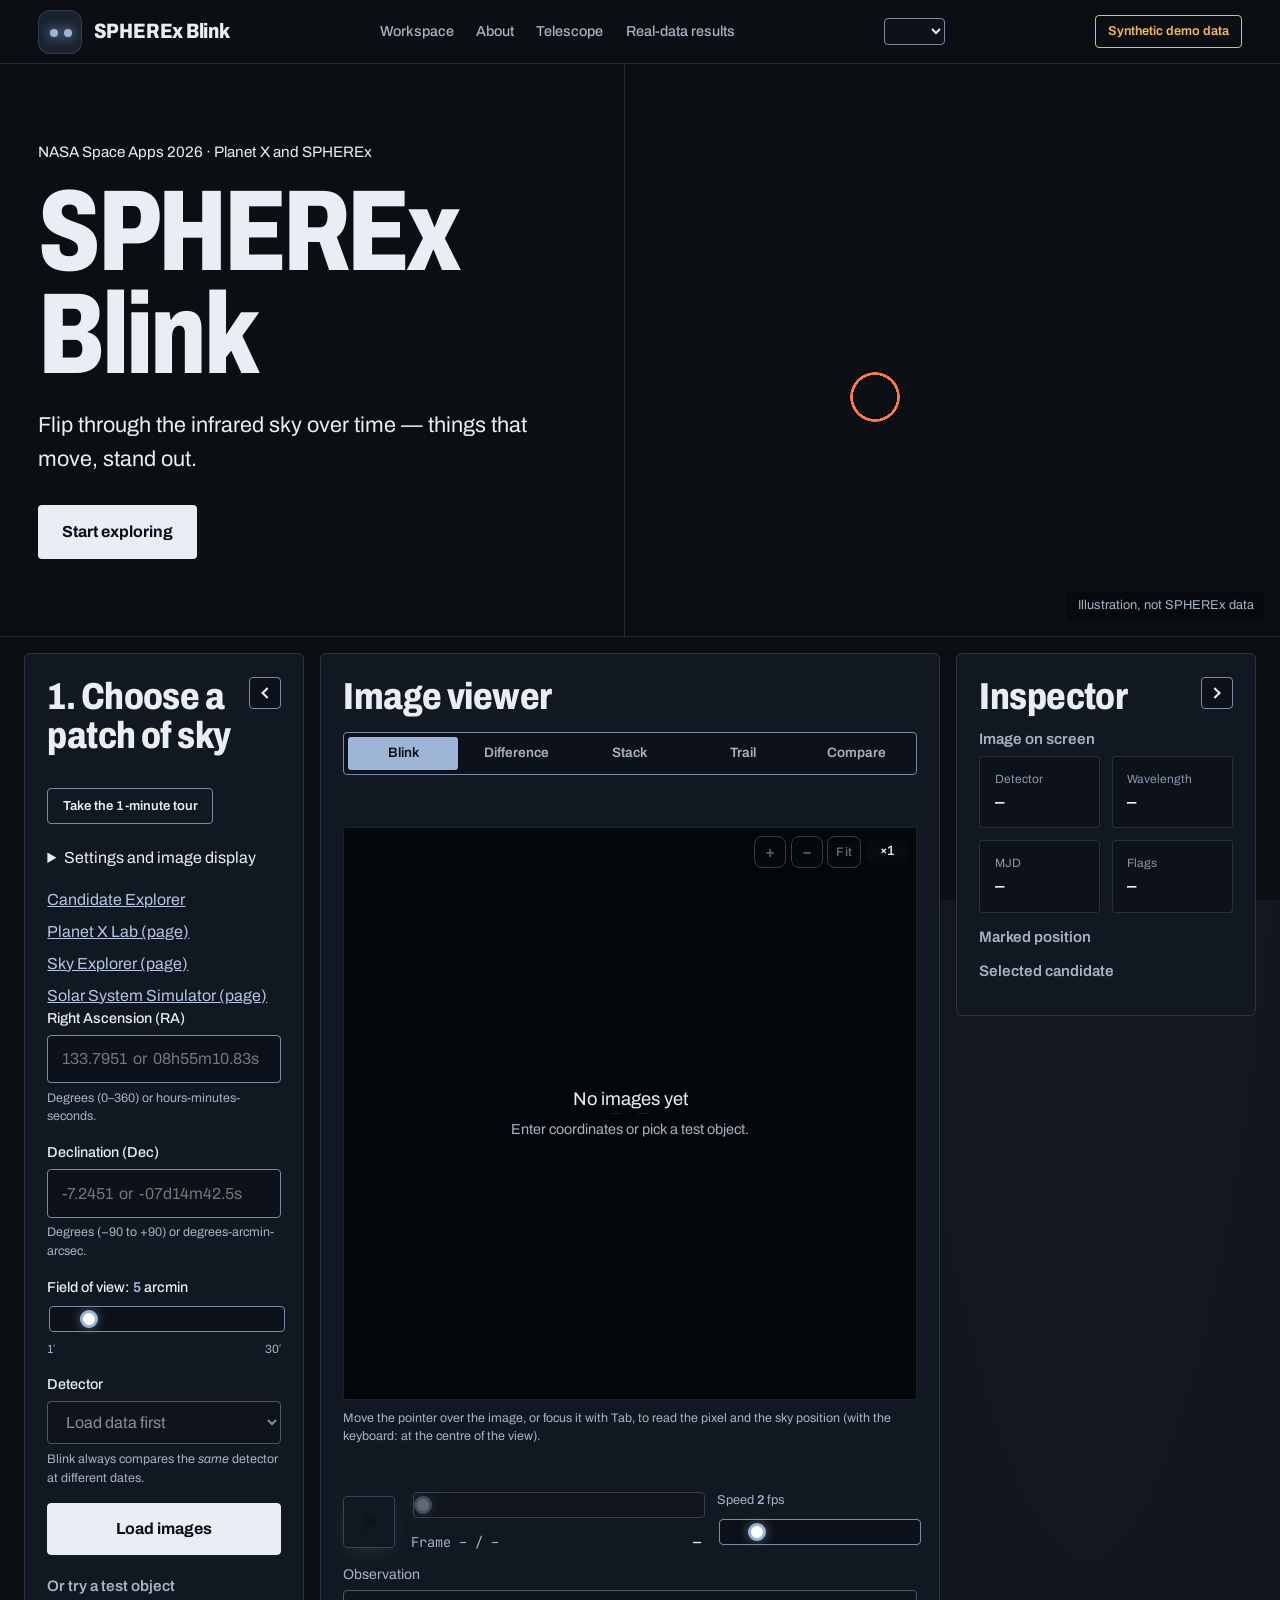
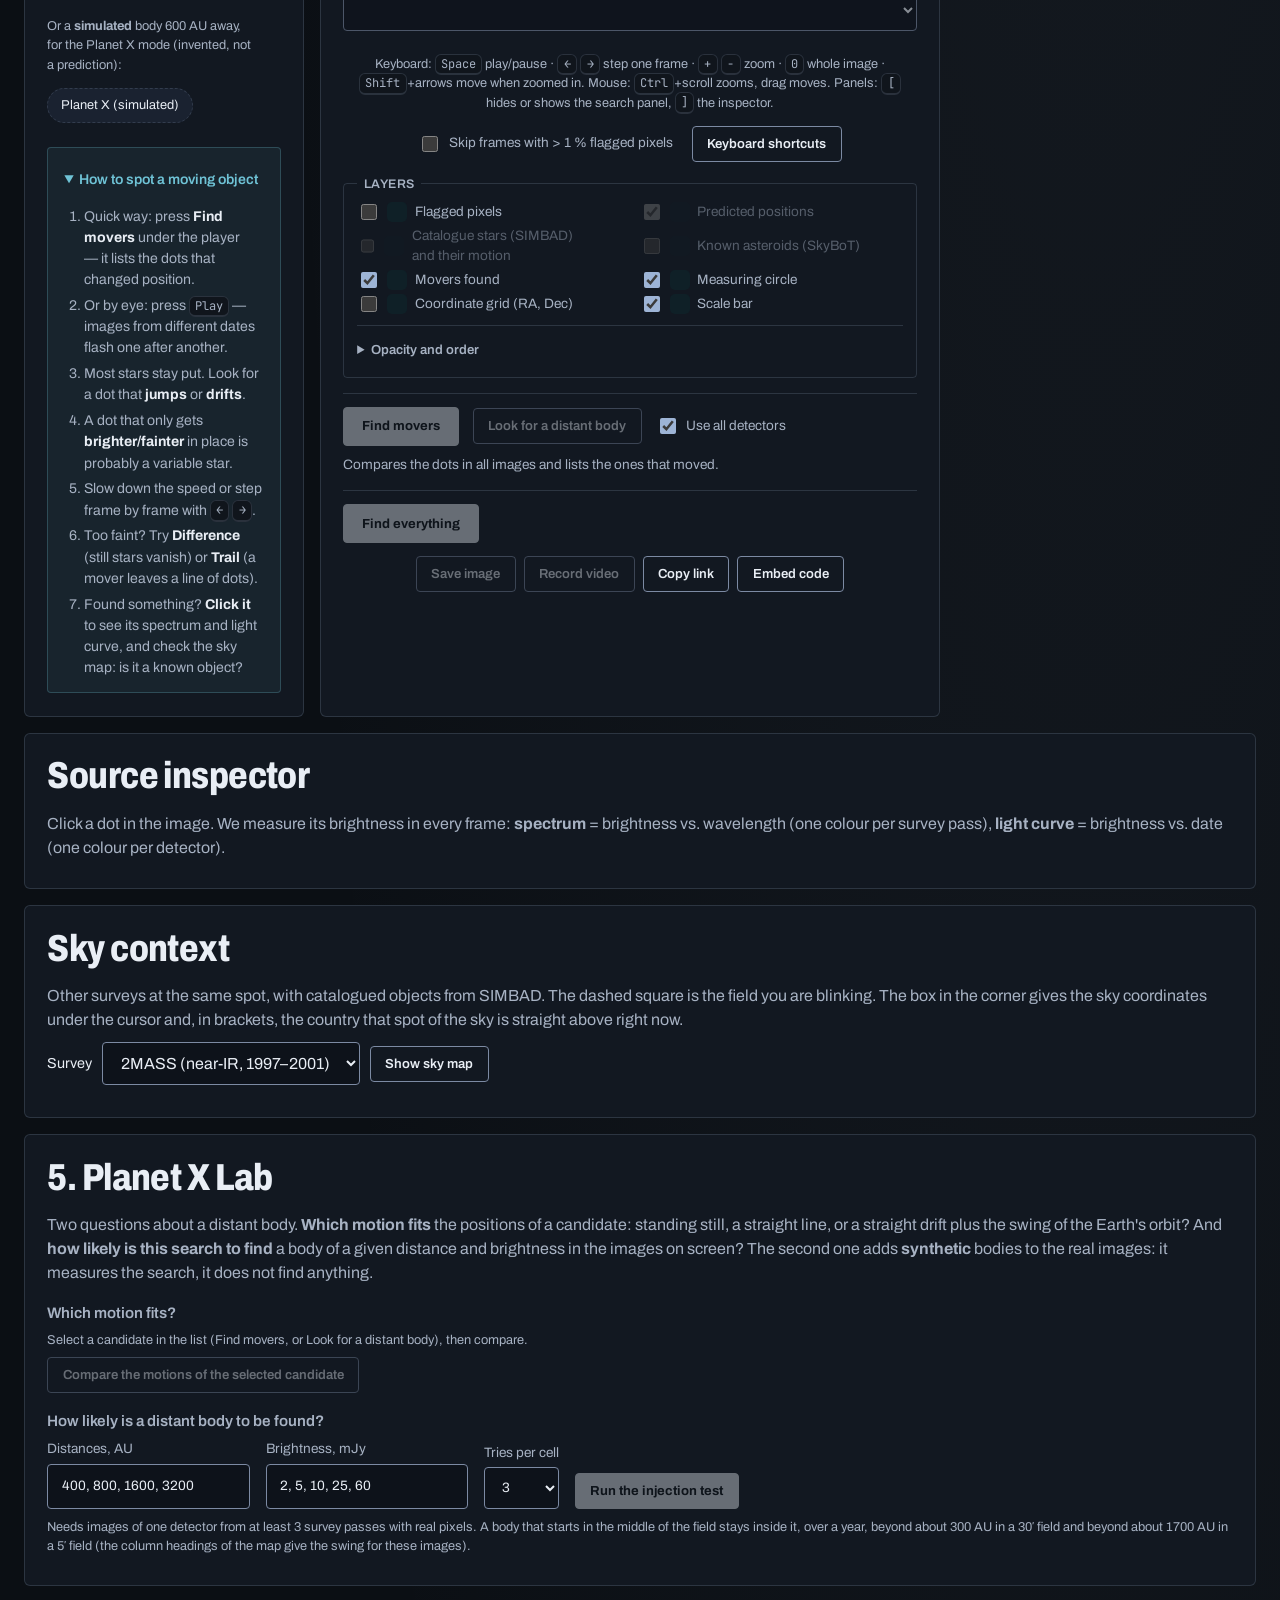
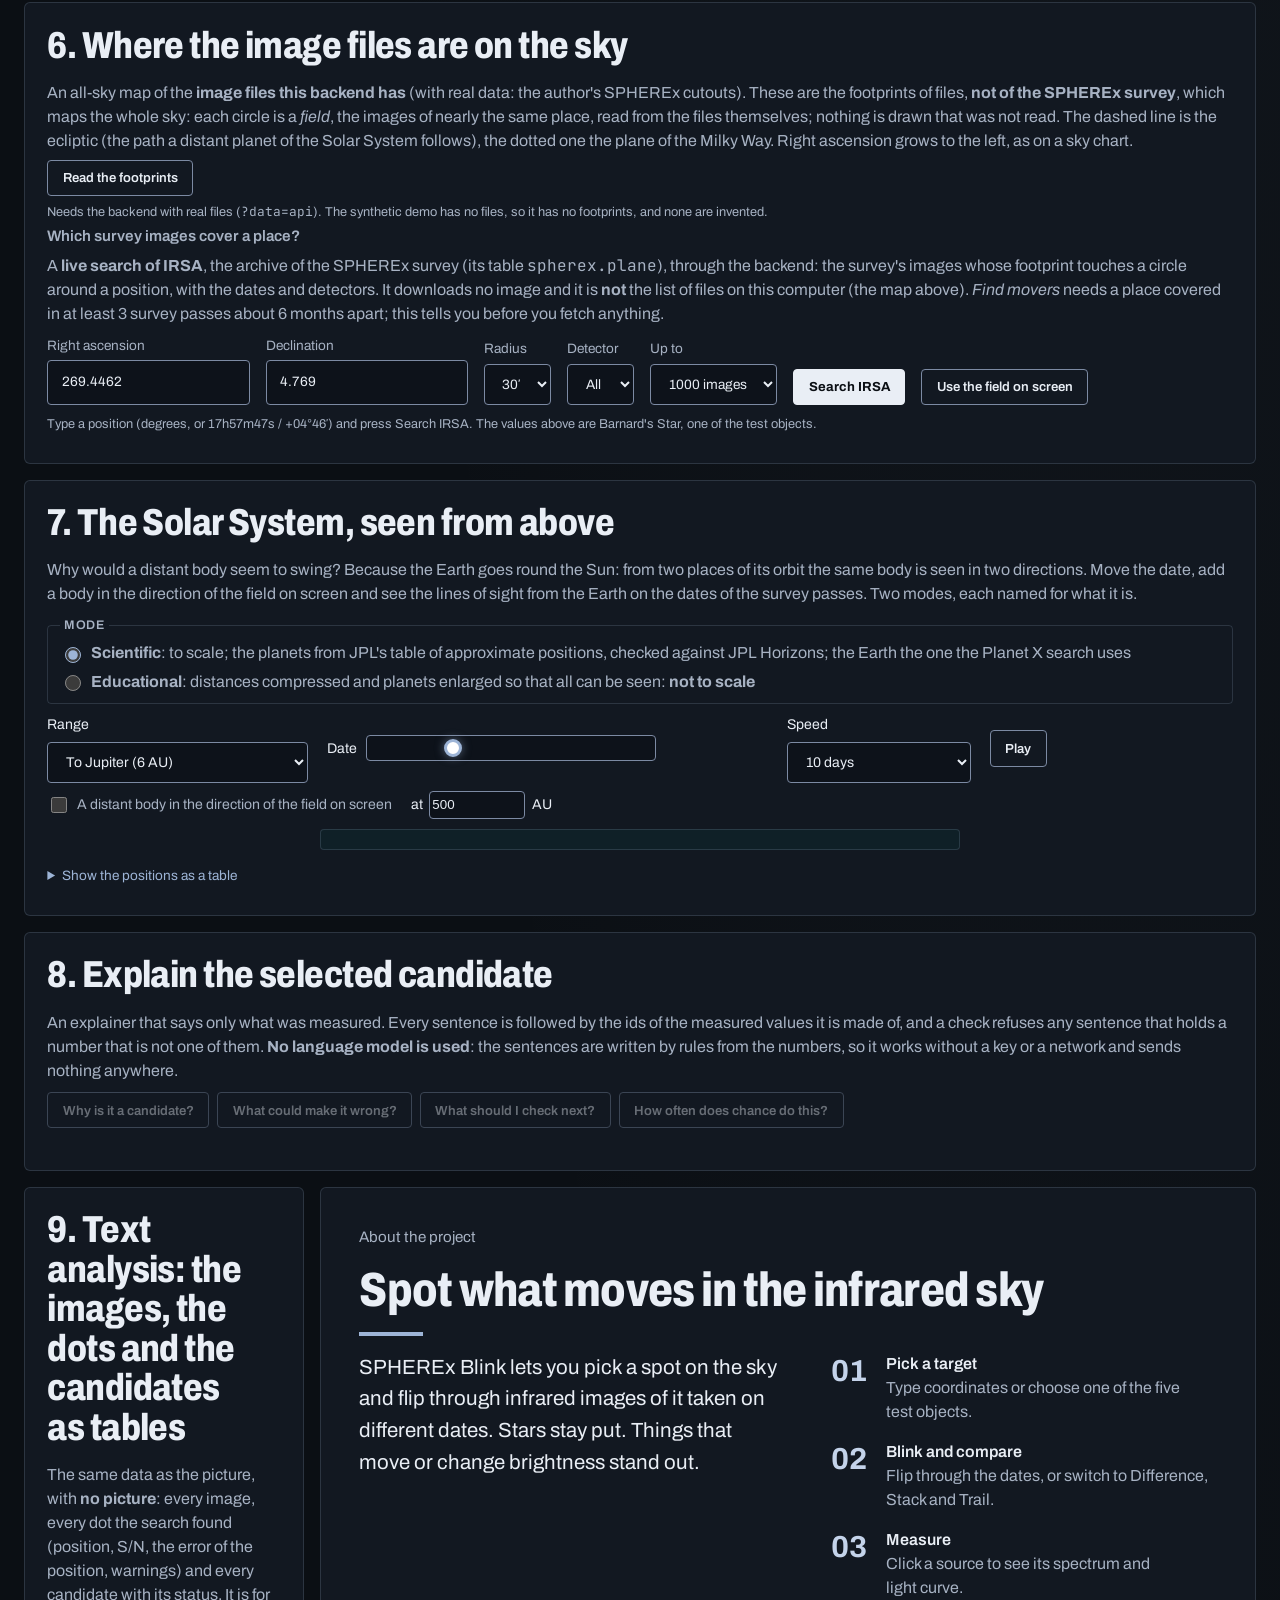
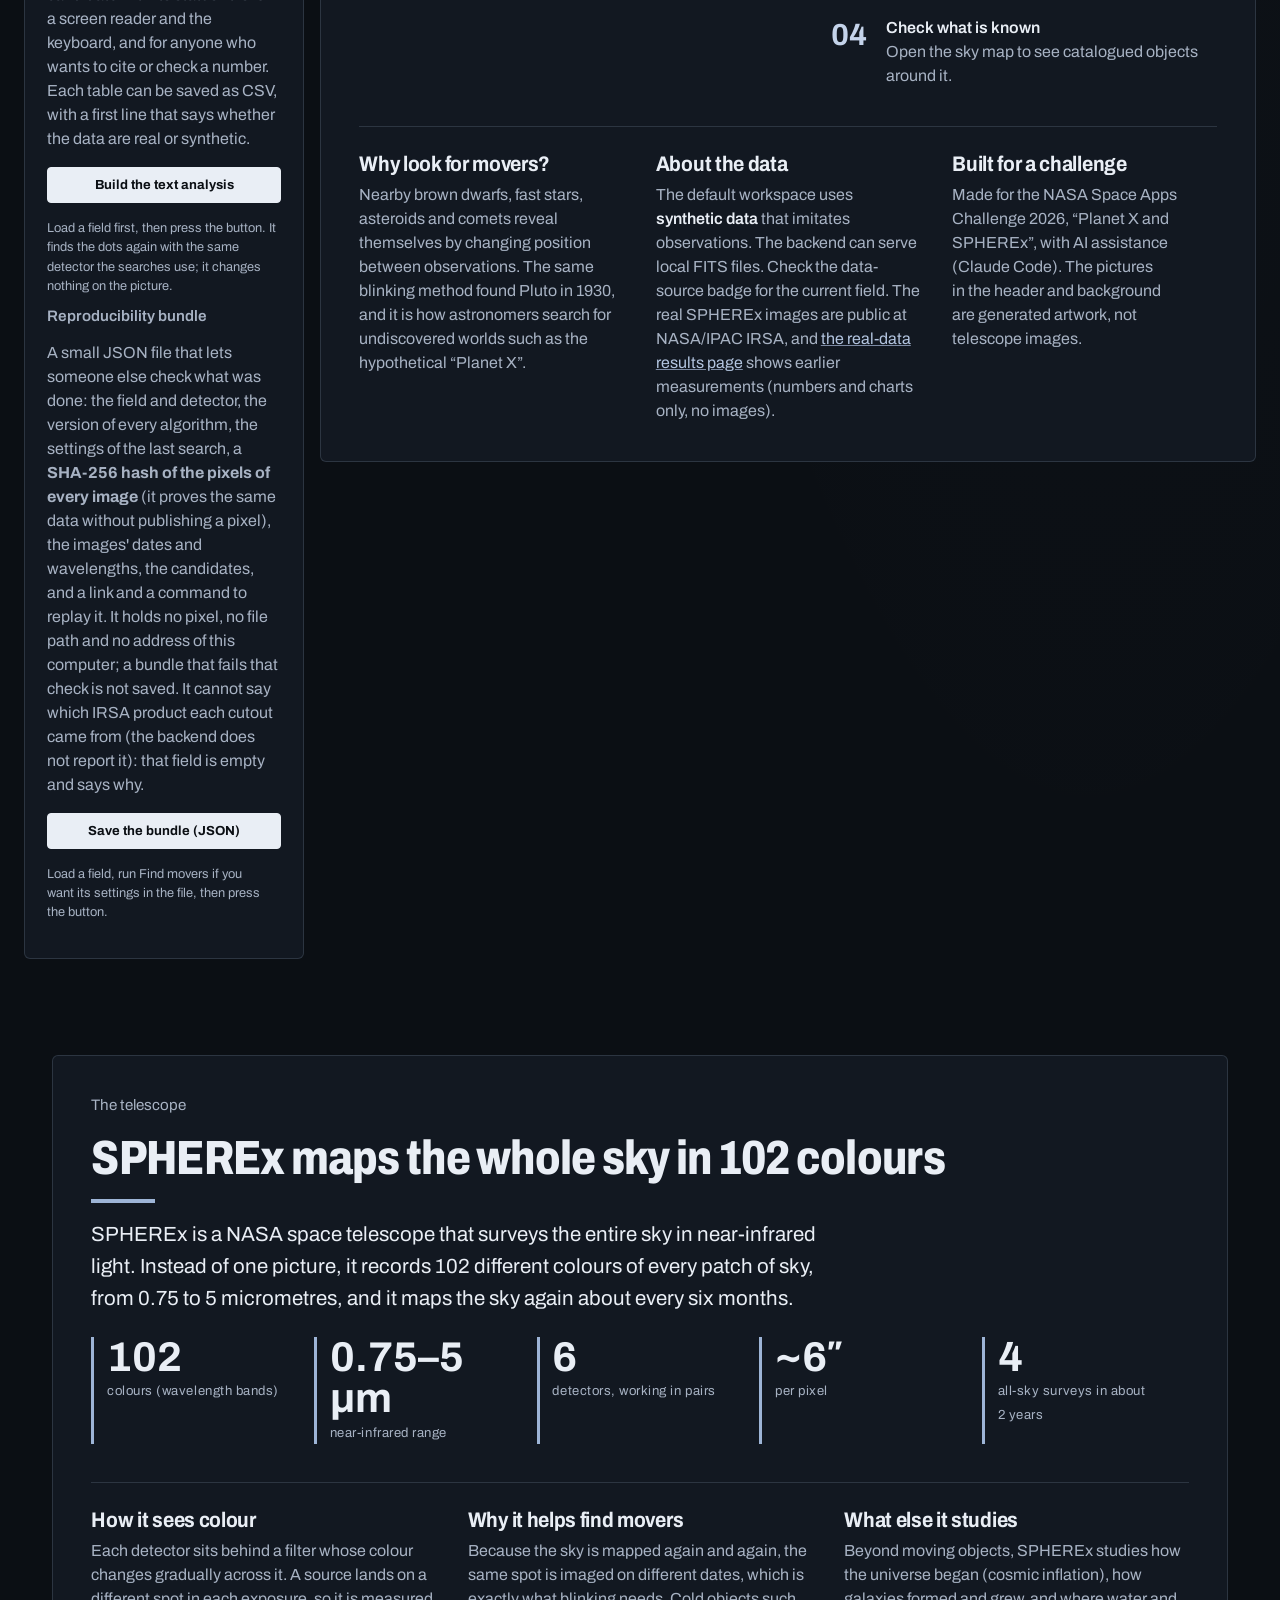
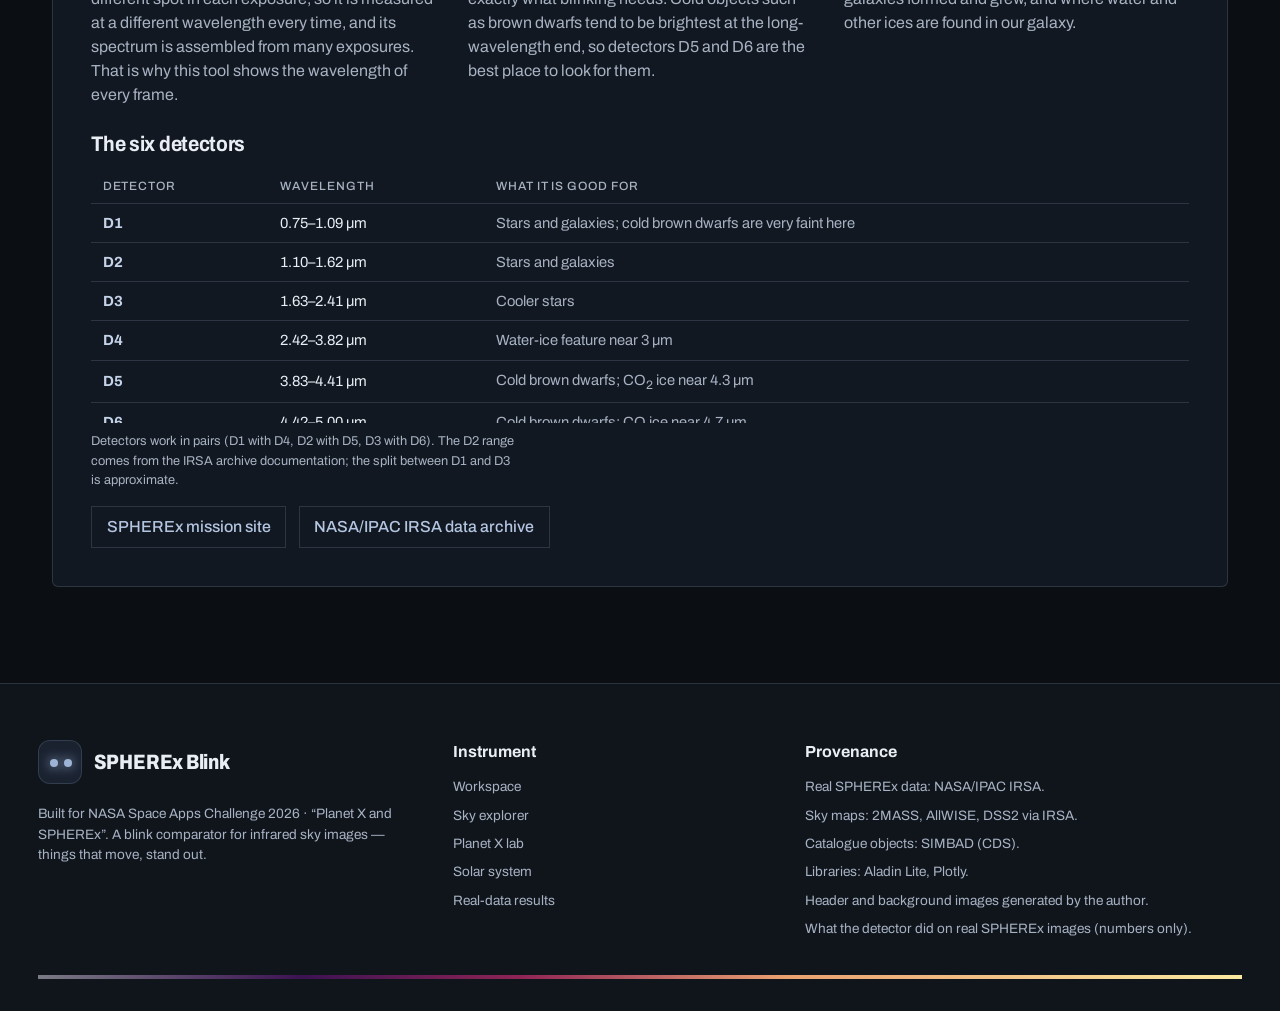
==== commit 5357abf9: "Infrared theme: a new default look (dark neutral instrument, one family of type, one filled button, " ====
--- a/frontend/index.html
+++ b/frontend/index.html
@@ -1,18 +1,18 @@
 <!DOCTYPE html>
-<html lang="en" data-theme="paper">
+<html lang="en" data-theme="infrared">
 <head>
   <meta charset="UTF-8">
   <meta name="viewport" content="width=device-width, initial-scale=1.0">
-  <meta name="theme-color" content="#FBFBF9">
+  <meta name="theme-color" content="#0B0F14">
   <!-- Colour theme, applied before the first paint (js/features/theme.js does the same and handles the switch; keep the key and the names in step) -->
-  <script>try{var t=new URLSearchParams(location.search).get("theme")||localStorage.getItem("spherex-blink-theme");if(/^(paper|midnight|editorial|nebula|deep-space|observatory|light|classic)$/.test(t))document.documentElement.dataset.theme=t}catch(e){}</script>
+  <script>try{var t=new URLSearchParams(location.search).get("theme")||localStorage.getItem("spherex-blink-theme");if(/^(infrared|paper|midnight|editorial|nebula|deep-space|observatory|light|classic)$/.test(t))document.documentElement.dataset.theme=t}catch(e){}</script>
   <title>SPHEREx Blink – Spot Moving Objects in the Infrared Sky</title>
   <meta name="description" content="Enter sky coordinates and blink through NASA SPHEREx near-infrared images taken at different times to spot moving objects like brown dwarfs, nearby stars and asteroids.">
 
   <!-- Google Fonts: Space Grotesk for headings, Inter for body text -->
   <link rel="preconnect" href="https://fonts.googleapis.com">
   <link rel="preconnect" href="https://fonts.gstatic.com" crossorigin>
-  <link href="https://fonts.googleapis.com/css2?family=Inter:wght@400;500;600;700&family=Instrument+Serif:ital@0;1&family=JetBrains+Mono:wght@400;500&family=Oswald:wght@500;700&family=Space+Grotesk:wght@500;700&display=swap" rel="stylesheet">
+  <link href="https://fonts.googleapis.com/css2?family=Inter:wght@400;500;600;700&family=Instrument+Serif:ital@0;1&family=Archivo:wdth,wght@75..125,400..800&family=JetBrains+Mono:wght@400;500&family=Oswald:wght@500;700&family=Space+Grotesk:wght@500;700&display=swap" rel="stylesheet">
 
   <script>if (/[?&]embed=1(&|$)/.test(location.search)) document.documentElement.classList.add("embed");</script>   <!-- ?embed=1: workspace only, for an <iframe> -->
   <link rel="stylesheet" href="css/styles.css?v=20">
--- a/frontend/css/styles.css
+++ b/frontend/css/styles.css
@@ -1405,13 +1405,13 @@
 
 /* ---------- Midnight: touch targets of 44 px (WCAG 2.5.5) on narrow or touch screens; layout only ---------- */
 @media (max-width: 860px), (pointer: coarse) {
-  [data-theme="midnight"] :is(.btn, button, select, summary, .theme-switch select, .hero-nav a, .tl-pass) { min-height: 44px; }
-  [data-theme="midnight"] :is(.btn, button.chip, .tl-pass) { min-width: 44px; }
-  [data-theme="midnight"] :is(input[type="text"], input[type="search"], input[type="number"], input:not([type]), select) { min-height: 44px; }
-  [data-theme="midnight"] label:has(> input[type="checkbox"], > input[type="radio"]) { min-height: 44px; display: flex; align-items: center; gap: .6rem; }
-  [data-theme="midnight"] .tl-dot { position: relative; }
-  [data-theme="midnight"] .tl-dot::after { content: ""; position: absolute; inset: -10px; }
-  [data-theme="midnight"] :is(.panel a, .info a, .hero-nav a) { display: inline-flex; align-items: center; min-height: 44px; }
+  :is([data-theme="midnight"], [data-theme="paper"]) :is(.btn, button, select, summary, .theme-switch select, .hero-nav a, .tl-pass) { min-height: 44px; }
+  :is([data-theme="midnight"], [data-theme="paper"]) :is(.btn, button.chip, .tl-pass) { min-width: 44px; }
+  :is([data-theme="midnight"], [data-theme="paper"]) :is(input[type="text"], input[type="search"], input[type="number"], input:not([type]), select) { min-height: 44px; }
+  :is([data-theme="midnight"], [data-theme="paper"]) label:has(> input[type="checkbox"], > input[type="radio"]) { min-height: 44px; display: flex; align-items: center; gap: .6rem; }
+  :is([data-theme="midnight"], [data-theme="paper"]) .tl-dot { position: relative; }
+  :is([data-theme="midnight"], [data-theme="paper"]) .tl-dot::after { content: ""; position: absolute; inset: -10px; }
+  :is([data-theme="midnight"], [data-theme="paper"]) :is(.panel a, .info a, .hero-nav a) { display: inline-flex; align-items: center; min-height: 44px; }
 }
 
 /* ---------- Midnight: small polish (file picker, results-page links); CSS only ---------- */
@@ -1482,3 +1482,253 @@
 [data-theme="paper"] .foot-col a:hover { color: var(--signal); }
 [data-theme="paper"] .foot-bar { max-width: 90rem; margin: 2.5rem auto 0; height: 6px; background: linear-gradient(90deg, #7A7A85, #3C1252 22%, #8E2455 40%, #E9A070 62%, #FBE9A0); }
 @media (max-width: 860px) { [data-theme="paper"] .foot-grid { grid-template-columns: minmax(0, 1fr); gap: 1.8rem; } }
+
+/* ---------- PAPER step 2: the home hero and the information sections (CSS only) ---------- */
+[data-theme="paper"] .hero { background: transparent; border-bottom: 0; grid-template-columns: minmax(0, 1.25fr) minmax(0, 1fr); grid-template-rows: auto 1fr; overflow: visible; min-height: 0; }
+[data-theme="paper"] .hero-title { padding: clamp(2.5rem, 7vw, 6rem) clamp(1rem, 3vw, 2.5rem) clamp(2rem, 5vw, 4rem); align-self: center; }
+[data-theme="paper"] .hero h1 { font-family: var(--font-head); font-weight: 400; font-size: clamp(3.6rem, 2rem + 7.5vw, 9rem); line-height: .92; letter-spacing: -.025em; margin: .3rem 0 0; }
+[data-theme="paper"] .hero h1 span:last-child::after { content: "."; color: var(--signal); }
+[data-theme="paper"] .hero-tag { font-size: clamp(1.05rem, 1rem + .5vw, 1.35rem); line-height: 1.6; color: var(--text-muted); max-width: 34em; margin-top: 1.6rem; }
+[data-theme="paper"] .hero-cta { background: var(--text); color: #FFFFFF; padding: 1rem 1.6rem; margin-top: 1.8rem; }
+[data-theme="paper"] .hero-cta:hover { background: var(--primary-hover); }
+/* the picture: a square with a hairline frame and a long soft shadow, like the reference's viewer; it is an illustration and the caption says so */
+[data-theme="paper"] .hero::after { position: static; grid-column: 2; grid-row: 2; align-self: center; justify-self: center; width: min(100%, 36rem); min-height: 0; aspect-ratio: 1 / 1; margin: 2rem clamp(1rem, 3vw, 2.5rem) 2rem 0; border: 1px solid var(--text); box-shadow: 0 40px 80px -30px rgb(18 19 22 / .45); background-position: 62% 50%; }
+[data-theme="paper"] .hero-credit { position: static; grid-column: 2; grid-row: 2; align-self: end; justify-self: end; margin: 0 clamp(1rem, 3vw, 2.5rem) 3rem 0; z-index: 2; background: rgb(11 15 25 / .86); color: #E7E9F2; border: 0; padding: .35rem .7rem; }
+@media (max-width: 860px) {
+  [data-theme="paper"] .hero { grid-template-columns: minmax(0, 1fr); }
+  [data-theme="paper"] .hero::after { grid-column: 1; grid-row: 3; width: calc(100% - 2rem); margin: 0 1rem 1.5rem; }
+  [data-theme="paper"] .hero-credit { grid-column: 1; grid-row: 3; margin: 0 1.5rem 2.5rem 0; }
+}
+/* information sections: white cards with a hairline, a numbered mono kicker, serif headings, the steps as a numbered list */
+[data-theme="paper"] .info-box { background: var(--surface); border: 1px solid var(--border); border-radius: 0; padding: clamp(1.4rem, 3vw, 2.6rem); }
+[data-theme="paper"] .info-kicker { font-family: var(--font-mono); font-size: .72rem; letter-spacing: .16em; color: var(--signal); }
+[data-theme="paper"] .info h2 { font-size: clamp(2rem, 1.4rem + 2vw, 3.2rem); }
+[data-theme="paper"] .info-lead { color: var(--text-muted); font-size: 1.05rem; line-height: 1.65; }
+[data-theme="paper"] .steps li::before { font-family: var(--font-mono); color: var(--signal); }
+[data-theme="paper"] .info-cols { border-top: 1px solid var(--border); padding-top: 1.6rem; }
+[data-theme="paper"] .info a { color: var(--text); text-decoration-color: var(--signal); }
+
+/* ---------- PAPER step 3: the workspace (CSS only): three columns separated by hairlines, no cards, metric tiles with mono labels ---------- */
+[data-theme="paper"] .layout { padding-top: 0; }
+[data-theme="paper"] .panel { border-radius: 0; box-shadow: none; background: var(--surface); }
+[data-theme="paper"] .panel h2 { color: var(--text); margin-bottom: 1.1rem; }
+[data-theme="paper"] .panel h3 { color: var(--text-muted); font-family: var(--font-mono); font-weight: 500; font-size: .72rem; letter-spacing: .14em; text-transform: uppercase; }
+@media (min-width: 1180px) {
+  [data-theme="paper"] .layout { column-gap: 0; row-gap: 1.5rem; max-width: 1760px; }
+  [data-theme="paper"] .layout > :is(.player, .inspector) { margin-left: -1px; }
+  [data-theme="paper"] .layout > .controls { padding-inline: 1.6rem; }
+}
+/* the tiles of the inspector: a hairline each, the label in monospace capitals, the value in monospace */
+[data-theme="paper"] .meta > div { background: var(--surface); border: 1px solid var(--border); border-radius: 0; padding: .8rem .9rem; }
+[data-theme="paper"] .meta dt { font-family: var(--font-mono); font-size: .66rem; letter-spacing: .14em; color: var(--text-faint); }
+[data-theme="paper"] .meta dd { font-family: var(--font-mono); font-size: .95rem; }
+/* the mode switch (Blink, Difference, Stack, Trail, Compare): one bordered bar, the chosen one filled black */
+[data-theme="paper"] .mode-switch { border-radius: 0; border: 1px solid var(--text); background: var(--surface); }
+[data-theme="paper"] .mode-switch :is(span, label, button) { font-family: var(--font-mono); font-size: .72rem; letter-spacing: .12em; text-transform: uppercase; border-radius: 0; }
+[data-theme="paper"] .panel-toggle { border-radius: 0; border-color: var(--text); background: var(--surface); }
+[data-theme="paper"] .chip, [data-theme="paper"] .tl-pass { border-radius: 999px; font-size: .7rem; letter-spacing: .1em; text-transform: uppercase; }
+[data-theme="paper"] input[type="range"] { accent-color: var(--signal); }
+[data-theme="paper"] :is(.player-controls, .frame-info, .frame-date) { font-family: var(--font-mono); }
+
+/* ---------- PAPER step 4: the other pages (Results, Planet X Lab, Sky Explorer, Simulator): same top bar, wide measure, huge serif titles, mono tables (CSS only) ---------- */
+[data-theme="paper"] .rhead { max-width: none; background: var(--surface); border-bottom: 1px solid var(--border); padding: 0 clamp(1rem, 3vw, 2.5rem); min-height: 4.6rem; counter-reset: nav; }
+[data-theme="paper"] .rhead-logo { font-family: var(--font-head); font-weight: 400; font-size: 1.45rem; text-decoration: none; }
+[data-theme="paper"] .rhead nav a { font-family: var(--font-mono); font-size: .72rem; letter-spacing: .14em; text-transform: uppercase; color: var(--text-muted); text-decoration: none; }
+[data-theme="paper"] .rhead nav a:hover { color: var(--signal); text-decoration: none; }
+[data-theme="paper"] .explore { max-width: 90rem; padding-top: 0; }
+[data-theme="paper"] .explore header { background: var(--surface); border-bottom: 1px solid var(--border); margin: 0 calc(-1 * clamp(.8rem, 3vw, 2rem)) 2.5rem; padding: 0 clamp(.8rem, 3vw, 2rem); min-height: 4.6rem; }
+[data-theme="paper"] .explore header nav a { font-family: var(--font-mono); font-size: .72rem; letter-spacing: .14em; text-transform: uppercase; color: var(--text-muted); text-decoration: none; }
+[data-theme="paper"] .explore header nav a:first-child { font-family: var(--font-head); font-size: 1.4rem; letter-spacing: 0; text-transform: none; color: var(--text); }
+[data-theme="paper"] .explore header nav a:hover { color: var(--signal); }
+[data-theme="paper"] .explore h1, [data-theme="paper"] .rintro h1, [data-theme="paper"] .rmain h1 { font-family: var(--font-head); font-weight: 400; font-size: clamp(2.6rem, 1.6rem + 4.5vw, 6rem); line-height: .98; letter-spacing: -.02em; }
+[data-theme="paper"] .rmain { max-width: 90rem; }
+[data-theme="paper"] .rintro h2::after { background: var(--signal); height: 2px; }
+[data-theme="paper"] .result-links { counter-reset: nav; display: flex; flex-wrap: wrap; gap: .4rem 1.6rem; }
+[data-theme="paper"] .result-links a { font-family: var(--font-mono); font-size: .72rem; letter-spacing: .14em; text-transform: uppercase; text-decoration: none; color: var(--text-muted); }
+[data-theme="paper"] .result-links a::before { counter-increment: nav; content: "0" counter(nav) "  " / ""; color: var(--text-faint); }
+[data-theme="paper"] .result-links a:hover { color: var(--signal); }
+[data-theme="paper"] :is(.rtable, #measure-table, table) th { font-family: var(--font-mono); font-size: .68rem; letter-spacing: .14em; text-transform: uppercase; color: var(--text-faint); background: var(--bg-2); font-weight: 500; }
+[data-theme="paper"] .explore :is(input, select) { border-radius: 0; }
+[data-theme="paper"] .rnotice { border-left-color: var(--signal); background: #FFF6E5; }
+[data-theme="paper"] .rintro a, [data-theme="paper"] .rsec a, [data-theme="paper"] .explore a { color: var(--text); text-decoration-color: var(--signal); }
+[data-theme="paper"] .explore header nav a, [data-theme="paper"] .rhead nav a { text-decoration: none; }
+
+/* ---------- PAPER step 5: mobile (CSS only) ---------- */
+[data-theme="paper"] :is(.hero-nav a, .result-links a)::before { margin-right: .7em; }
+@media (max-width: 860px) {
+  [data-theme="paper"] .hero-top { padding-block: .7rem; gap: .5rem 1rem; flex-wrap: wrap; }
+  [data-theme="paper"] .hero-nav { order: 5; width: 100%; gap: 0 1.2rem; }
+  [data-theme="paper"] .hero h1 { font-size: clamp(3.2rem, 17vw, 5rem); }
+  [data-theme="paper"] .site-footer { padding-inline: 1rem; }
+}
+@media (max-width: 860px), (pointer: coarse) {
+  [data-theme="paper"] input[type="range"] { min-height: 44px; }
+  [data-theme="paper"] :is(.foot-col a, .research-nav a, .layout a) { display: inline-flex; align-items: center; min-height: 44px; }
+}
+
+/* ---------- PAPER: the eye-catchers (CSS only, decorative, aria-hidden by nature: pseudo-elements and transforms) ---------- */
+/* 1. the hero picture blinks between two frames and a red ring jumps with the "dot", like the reference's demo. It is the same labelled illustration (not SPHEREx data); it runs
+   3 times (4.8 s) and stops, so nothing moves for longer than 5 s (WCAG 2.2.2), and never under reduced motion. */
+@keyframes paper-blink {
+  0%, 49.9% { background-position: 31% 64%, 62% 50%; }
+  50%, 100% { background-position: 37% 59%, 61% 50%; }
+}
+@media (prefers-reduced-motion: no-preference) {
+  [data-theme="paper"] .hero::after {
+    background-image: radial-gradient(circle, transparent 0 22px, var(--signal) 22px 24.5px, transparent 25px), url("../img/header-nebula-hd.jpg");
+    background-size: 56px 56px, cover; background-repeat: no-repeat;
+    animation: paper-blink 1.6s steps(1, end) 3 .8s both;
+  }
+}
+/* 2. the one strong colour of the page is the main action: Load images, in signal red */
+[data-theme="paper"] #load-btn { background: var(--signal); border-color: var(--signal); color: #FFFFFF; padding-block: .95rem; font-size: .8rem; }
+[data-theme="paper"] #load-btn:hover:not(:disabled) { background: #A3202C; border-color: #A3202C; }
+/* 3. entrance: the hero lines rise one after the other when the page opens; the information cards and the footer rise when they scroll into view (ease-out, small, only transform and opacity) */
+@keyframes paper-rise { from { opacity: 0; transform: translateY(16px); } to { opacity: 1; transform: none; } }
+@media (prefers-reduced-motion: no-preference) {
+  [data-theme="paper"] .hero-eyebrow, [data-theme="paper"] .hero h1 span, [data-theme="paper"] .hero-tag, [data-theme="paper"] .hero-cta { animation: paper-rise .7s cubic-bezier(.2, .8, .2, 1) backwards; }
+  [data-theme="paper"] .hero h1 span:nth-child(1) { animation-delay: .08s; }
+  [data-theme="paper"] .hero h1 span:nth-child(2) { animation-delay: .18s; }
+  [data-theme="paper"] .hero-tag { animation-delay: .3s; }
+  [data-theme="paper"] .hero-cta { animation-delay: .4s; }
+  @supports (animation-timeline: view()) {
+    [data-theme="paper"] :is(.info-box, .foot-grid) { animation: paper-rise linear both; animation-timeline: view(); animation-range: entry 0% entry 35%; }
+  }
+}
+
+/* =========================================================
+   INFRARED (default since 13 Nov 2026): a dark, neutral instrument. The interface is cool grey and one family of type (Archivo, with its width axis); the only warm colour
+   is the SIGNAL, and it means one thing: something here moved (the ring on the hero picture). Buttons: one filled button per view, in ice white.
+   No all-capitals labels, no eyebrows above headings, no decorative gradients. Same functions, ids, classes, labels and ARIA as every other theme: only tokens and CSS rules.
+   Contrast is checked by scratch/test_theme.mjs.
+   ========================================================= */
+[data-theme="infrared"] {
+  color-scheme: dark;
+  --bg: #0B0F14; --bg-2: #10151C; --surface: #121821; --raised: #1A2230; --field: #0D121A;
+  --border: rgb(160 180 210 / .18); --control-border: #7C8AA3;
+  --text: #E9EEF5; --text-muted: #A7B2C3; --text-faint: #8794A8;
+  --primary: #E9EEF5; --primary-hover: #FFFFFF;
+  --accent: #9DB4D6; --accent-hi: #C4D3EA; --accent-text: #B3C5E0; --accent-rgb: 157 180 214; --on-accent: #0B0F14;
+  --signal: #FF7A45;
+  --accent-2: #6FC3D6; --alt-rgb: 111 195 214; --rust: #FF7A45;
+  --warn: #F2B95A; --warn-rgb: 242 185 90; --danger: #FF8A80; --success: #66D1A3;
+  --bg-rgb: 11 15 20; --surface-rgb: 18 24 33; --text-rgb: 233 238 245;
+  --panel-alpha: 1; --veil-top: 1; --veil-bottom: 1;
+  --radius: 6px; --radius-sm: 4px;
+  --shadow: none;
+  --display: "Archivo", "Inter", system-ui, sans-serif; --font-head: "Archivo", "Inter", system-ui, sans-serif;
+  --font-body: "Archivo", "Inter", system-ui, -apple-system, "Segoe UI", sans-serif;
+  --font-mono: "JetBrains Mono", ui-monospace, "SF Mono", Menlo, Consolas, monospace;
+}
+[data-theme="infrared"] :is(.stage, .chart) { --bg: #06090D; --field: #06090D; }
+[data-theme="infrared"] body { font-family: var(--font-body); font-stretch: 100%; }
+[data-theme="infrared"] body::before { background: var(--bg); }
+[data-theme="infrared"] .sky-bg { display: none; }
+[data-theme="infrared"] :is(.panel, .info-box, .hero-nav, .tooltip, .dlg) { backdrop-filter: none; -webkit-backdrop-filter: none; }
+/* type: one family; headlines use the narrow end of the width axis and a heavy weight, so they read as an instrument plate */
+[data-theme="infrared"] :is(h1, h2, h3) { font-family: var(--font-head); letter-spacing: -.015em; text-wrap: balance; line-height: 1.05; }
+[data-theme="infrared"] :is(h1, h2) { font-weight: 800; font-stretch: 82%; }
+[data-theme="infrared"] h2 { font-size: clamp(1.6rem, 1.15rem + 1.5vw, 2.5rem); }
+[data-theme="infrared"] h3 { font-weight: 700; font-stretch: 90%; font-size: clamp(1.1rem, 1rem + .4vw, 1.4rem); }
+[data-theme="infrared"] p, [data-theme="infrared"] li { text-wrap: pretty; }
+[data-theme="infrared"] :is(.meta dd, .frame-info, .mover-sub, .discover-sub, .measure-pos, code, kbd, .cite) { font-family: var(--font-mono); }
+/* surfaces: flat, one hairline */
+[data-theme="infrared"] .panel { background: var(--surface); border: 1px solid var(--border); border-radius: var(--radius); box-shadow: none; }
+[data-theme="infrared"] .panel h2 { margin-bottom: 1rem; }
+[data-theme="infrared"] .panel h3 { color: var(--text-muted); font-weight: 600; font-size: .95rem; letter-spacing: 0; text-transform: none; font-stretch: 100%; }
+/* buttons: neutral outlines; ONE filled button (Load images and the other primary actions) in ice white */
+[data-theme="infrared"] :is(.btn, .btn-primary, .chip, .mover-item, .overview-item, .discover-item) { transition: background-color .15s var(--ease), border-color .15s var(--ease), color .15s var(--ease); }
+[data-theme="infrared"] :is(.btn, .btn-primary, .chip, .mover-item, .overview-item, .discover-item):hover { transform: none; box-shadow: none; }
+[data-theme="infrared"] .btn { background: transparent; border: 1px solid var(--control-border); color: var(--text); border-radius: var(--radius-sm); }
+[data-theme="infrared"] .btn:hover:not(:disabled) { background: rgb(255 255 255 / .07); border-color: var(--accent-hi); }
+[data-theme="infrared"] .btn:active:not(:disabled) { transform: scale(.98); }
+[data-theme="infrared"] :is(.btn-primary, #load-btn) { background: var(--primary); border-color: var(--primary); color: var(--on-accent); font-weight: 700; box-shadow: none; }
+[data-theme="infrared"] :is(.btn-primary, #load-btn):hover:not(:disabled) { background: var(--primary-hover); border-color: var(--primary-hover); box-shadow: none; }
+[data-theme="infrared"] :is(input, select, textarea) { background: var(--field); border: 1px solid var(--control-border); border-radius: var(--radius-sm); color: var(--text); }
+[data-theme="infrared"] :is(input, select, textarea):focus { box-shadow: none; outline: 2px solid var(--accent-hi); outline-offset: 1px; border-color: var(--accent-hi); }
+[data-theme="infrared"] :focus-visible { outline: 2px solid var(--accent-hi); outline-offset: 2px; }
+[data-theme="infrared"] input[type="range"] { accent-color: var(--accent); }
+[data-theme="infrared"] .chip, [data-theme="infrared"] .tl-pass { border-radius: 999px; font-size: .8rem; letter-spacing: 0; text-transform: none; }
+[data-theme="infrared"] .mode-switch { border: 1px solid var(--control-border); border-radius: var(--radius-sm); background: var(--field); }
+[data-theme="infrared"] .mode-switch :is(span, label, button) { border-radius: 3px; letter-spacing: 0; text-transform: none; }
+[data-theme="infrared"] .panel-toggle { border-radius: var(--radius-sm); border-color: var(--control-border); background: var(--field); }
+/* the tiles of the inspector */
+[data-theme="infrared"] .meta > div { background: var(--field); border: 1px solid var(--border); border-radius: var(--radius-sm); padding: .8rem .9rem; }
+[data-theme="infrared"] .meta dt { font-size: .75rem; letter-spacing: 0; text-transform: none; color: var(--text-faint); }
+[data-theme="infrared"] .meta dd { font-size: .98rem; }
+/* the top bar */
+[data-theme="infrared"] .hero-top { background: var(--bg); border-bottom: 1px solid var(--border); padding: 0 clamp(1rem, 3vw, 2.5rem); min-height: 4rem; gap: 1.2rem; position: relative; z-index: 2; }
+[data-theme="infrared"] .hero-logo { font-family: var(--font-head); font-weight: 800; font-stretch: 85%; font-size: 1.3rem; letter-spacing: -.01em; color: var(--text); text-decoration: none; }
+[data-theme="infrared"] .hero-nav { background: transparent; border: 0; gap: .2rem 1.4rem; }
+[data-theme="infrared"] .hero-nav a { color: var(--text-muted); text-decoration: none; font-weight: 500; padding: .4rem 0; border-radius: 0; }
+[data-theme="infrared"] .hero-nav a:hover { color: var(--text); background: transparent; box-shadow: inset 0 -2px 0 var(--accent-hi); }
+[data-theme="infrared"] .hero .badge, [data-theme="infrared"] #data-source-badge { background: transparent; color: var(--warn); border: 1px solid var(--warn); border-radius: var(--radius-sm); font-family: var(--font-body); font-size: .8rem; letter-spacing: 0; text-transform: none; }
+/* the hero: the thing itself. A large frame, the same labelled illustration as always, blinking three times with a ring on the dot that jumps; then it rests (WCAG 2.2.2) */
+[data-theme="infrared"] .hero { background: var(--bg); min-height: 0; display: grid; grid-template-columns: minmax(0, 1fr) minmax(0, 1.05fr); grid-template-rows: auto 1fr; border-bottom: 1px solid var(--border); overflow: hidden; }
+[data-theme="infrared"] .hero::before { display: none; }
+[data-theme="infrared"] .hero-title { grid-column: 1; grid-row: 2; width: auto; align-self: center; background: transparent; padding: clamp(2rem, 6vw, 5rem) clamp(1rem, 3vw, 2.5rem); }
+[data-theme="infrared"] .hero-title :is(h1, p, span) { color: var(--text); }
+[data-theme="infrared"] .hero h1 { font-size: clamp(3.4rem, 1.6rem + 7vw, 8.5rem); line-height: .9; font-weight: 800; font-stretch: 75%; letter-spacing: -.025em; margin: 0; }
+[data-theme="infrared"] .hero-eyebrow { color: var(--text-muted); font-size: .95rem; letter-spacing: 0; text-transform: none; margin: 0 0 1rem; }
+[data-theme="infrared"] .hero-tag { color: var(--text-muted); font-size: clamp(1.05rem, 1rem + .5vw, 1.35rem); line-height: 1.55; max-width: 32em; margin-top: 1.4rem; }
+[data-theme="infrared"] .hero-cta, [data-theme="infrared"] .hero-cta:hover { background: var(--primary); color: var(--on-accent); font-weight: 700; padding: .95rem 1.5rem; border-radius: var(--radius-sm); margin-top: 1.8rem; }
+[data-theme="infrared"] .hero-cta:hover { background: var(--primary-hover); }
+[data-theme="infrared"] .hero-scroll { display: none; }
+[data-theme="infrared"] .hero::after { position: static; grid-column: 2; grid-row: 2; align-self: stretch; transform: none; filter: none; z-index: 0; min-height: 26rem; margin: 0; border-left: 1px solid var(--border); background-position: 62% 50%; }
+[data-theme="infrared"] .hero-credit { position: static; grid-column: 2; grid-row: 2; align-self: end; justify-self: end; margin: 0 1rem 1rem 0; z-index: 2; background: rgb(6 9 13 / .86); color: var(--text-muted); border: 0; padding: .3rem .65rem; font-size: .8rem; letter-spacing: 0; text-transform: none; }
+@media (prefers-reduced-motion: no-preference) {
+  [data-theme="infrared"] .hero::after {
+    background-image: radial-gradient(circle, transparent 0 22px, var(--signal) 22px 24.5px, transparent 25px), url("../img/header-nebula-hd.jpg");
+    background-size: 56px 56px, cover; background-repeat: no-repeat;
+    animation: paper-blink 1.6s steps(1, end) 3 .6s both;
+  }
+}
+@media (max-width: 860px) {
+  [data-theme="infrared"] .hero { grid-template-columns: minmax(0, 1fr); }
+  [data-theme="infrared"] .hero::after { grid-column: 1; grid-row: 3; min-height: 16rem; border-left: 0; border-top: 1px solid var(--border); }
+  [data-theme="infrared"] .hero-credit { grid-column: 1; grid-row: 3; }
+  [data-theme="infrared"] .hero-top { flex-wrap: wrap; padding-block: .7rem; }
+  [data-theme="infrared"] .hero-nav { order: 5; width: 100%; }
+}
+/* the workspace: a wider stage between slimmer side panels */
+@media (min-width: 1180px) {
+  [data-theme="infrared"] .layout { grid-template-columns: minmax(240px, 280px) minmax(0, 1fr) minmax(260px, 300px); max-width: 1760px; gap: 1rem; }
+  [data-theme="infrared"] .layout[data-left="closed"] { grid-template-columns: 3.25rem minmax(0, 1fr) minmax(260px, 300px); }
+  [data-theme="infrared"] .layout[data-right="closed"] { grid-template-columns: minmax(240px, 280px) minmax(0, 1fr) 3.25rem; }
+  [data-theme="infrared"] .layout[data-left="closed"][data-right="closed"] { grid-template-columns: 3.25rem minmax(0, 1fr) 3.25rem; }
+}
+/* information sections: left-aligned plates with a hairline */
+[data-theme="infrared"] .info-box { background: var(--surface); border: 1px solid var(--border); border-radius: var(--radius); padding: clamp(1.4rem, 3vw, 2.6rem); }
+[data-theme="infrared"] .info-kicker { font-family: var(--font-body); font-size: .95rem; letter-spacing: 0; text-transform: none; color: var(--text-muted); }
+[data-theme="infrared"] .info h2 { font-size: clamp(2rem, 1.4rem + 2vw, 3.2rem); }
+[data-theme="infrared"] .info-lead { color: var(--text-muted); font-size: 1.05rem; line-height: 1.65; }
+[data-theme="infrared"] .info-cols { border-top: 1px solid var(--border); padding-top: 1.6rem; }
+[data-theme="infrared"] .info a { color: var(--accent-text); text-decoration-color: var(--control-border); }
+/* the footer */
+[data-theme="infrared"] .site-footer { background: var(--bg-2); border-top: 1px solid var(--border); color: var(--text-muted); text-align: left; padding: clamp(2rem, 5vw, 3.5rem) clamp(1rem, 3vw, 2.5rem) 2rem; margin-top: 3rem; }
+[data-theme="infrared"] .foot-grid { display: grid; grid-template-columns: minmax(0, 1.2fr) minmax(0, 1fr) minmax(0, 1.4fr); gap: 2.5rem; max-width: 90rem; margin: 0 auto; }
+[data-theme="infrared"] .foot-h { color: var(--text); font-weight: 700; margin: 0 0 .8rem; font-size: 1rem; letter-spacing: 0; text-transform: none; }
+[data-theme="infrared"] .foot-col ul { list-style: none; margin: 0; padding: 0; display: grid; gap: .5rem; }
+[data-theme="infrared"] .foot-col a { color: var(--text-muted); text-decoration: none; }
+[data-theme="infrared"] .foot-col a:hover { color: var(--text); text-decoration: underline; }
+[data-theme="infrared"] .foot-bar { max-width: 90rem; margin: 2.2rem auto 0; height: 4px; background: linear-gradient(90deg, #7A7A85, #3C1252 22%, #8E2455 40%, #E9A070 62%, #FBE9A0); }
+@media (max-width: 860px) { [data-theme="infrared"] .foot-grid { grid-template-columns: minmax(0, 1fr); gap: 1.6rem; } }
+/* other pages */
+[data-theme="infrared"] .rhead { max-width: none; background: var(--bg); border-bottom: 1px solid var(--border); padding: 0 clamp(1rem, 3vw, 2.5rem); min-height: 4rem; }
+[data-theme="infrared"] .rhead-logo { font-family: var(--font-head); font-weight: 800; font-stretch: 85%; font-size: 1.3rem; }
+[data-theme="infrared"] :is(.explore h1, .rmain h1, .rintro h1) { font-family: var(--font-head); font-weight: 800; font-stretch: 78%; font-size: clamp(2.4rem, 1.5rem + 4vw, 5.4rem); line-height: .95; letter-spacing: -.02em; }
+[data-theme="infrared"] .rmain, [data-theme="infrared"] .explore { max-width: 90rem; }
+[data-theme="infrared"] input[type="file"]::file-selector-button { background: rgb(255 255 255 / .08); color: var(--text); border: 1px solid var(--control-border); border-radius: 4px; padding: .35rem .8rem; margin-right: .7rem; cursor: pointer; font: inherit; }
+/* touch targets of 44 px on narrow or touch screens */
+@media (max-width: 860px), (pointer: coarse) {
+  [data-theme="infrared"] :is(.btn, button, select, summary, .hero-nav a, .tl-pass) { min-height: 44px; }
+  [data-theme="infrared"] :is(.btn, button.chip, .tl-pass) { min-width: 44px; }
+  [data-theme="infrared"] :is(input[type="text"], input[type="search"], input[type="number"], input:not([type]), select, input[type="range"]) { min-height: 44px; }
+  [data-theme="infrared"] label:has(> input[type="checkbox"], > input[type="radio"]) { min-height: 44px; display: flex; align-items: center; gap: .6rem; }
+  [data-theme="infrared"] .tl-dot { position: relative; }
+  [data-theme="infrared"] .tl-dot::after { content: ""; position: absolute; inset: -10px; }
+  [data-theme="infrared"] :is(.foot-col a, .research-nav a, .layout a, .info a, .hero-nav a) { display: inline-flex; align-items: center; min-height: 44px; }
+}
+@media (prefers-reduced-motion: reduce) { [data-theme="infrared"] * { transition: none !important; } }
+[data-theme="infrared"] .hero-top { grid-column: 1 / -1; flex-wrap: nowrap; }
+@media (max-width: 860px) { [data-theme="infrared"] .hero-top { flex-wrap: wrap; } }
